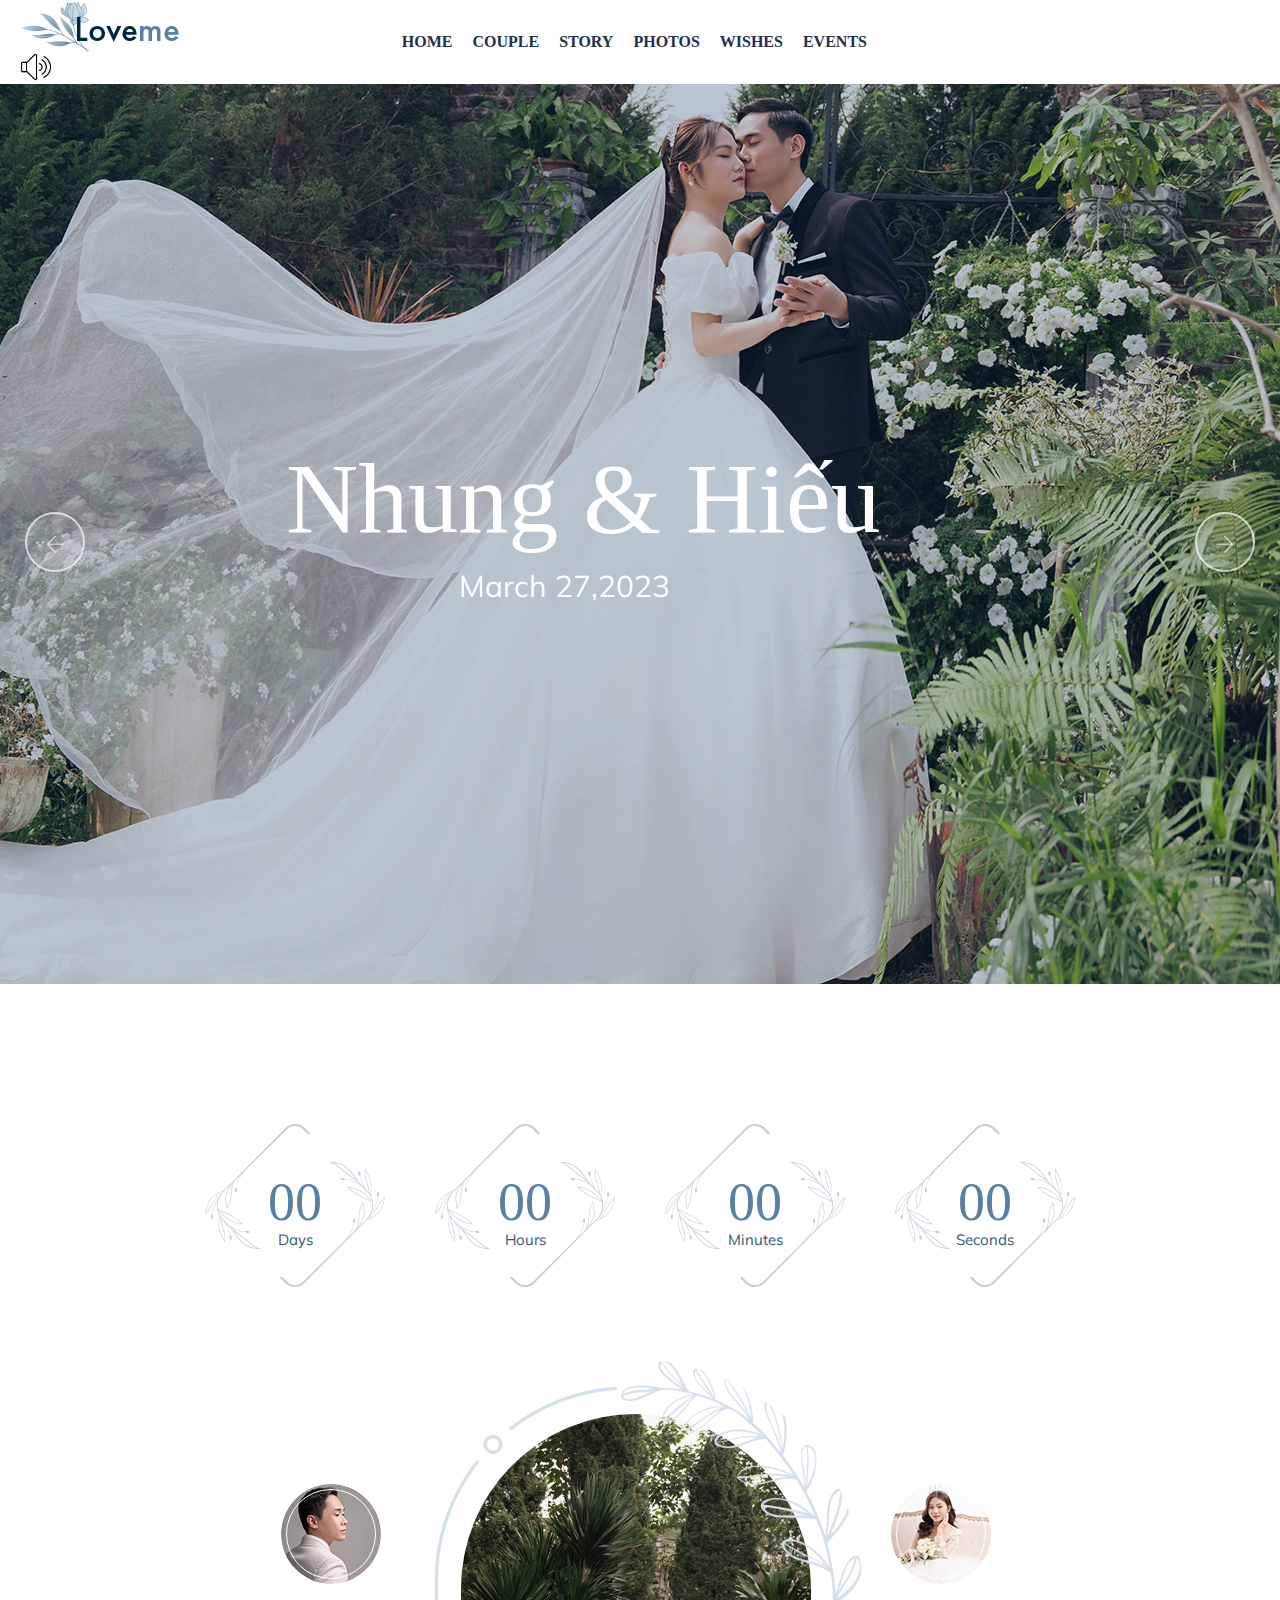
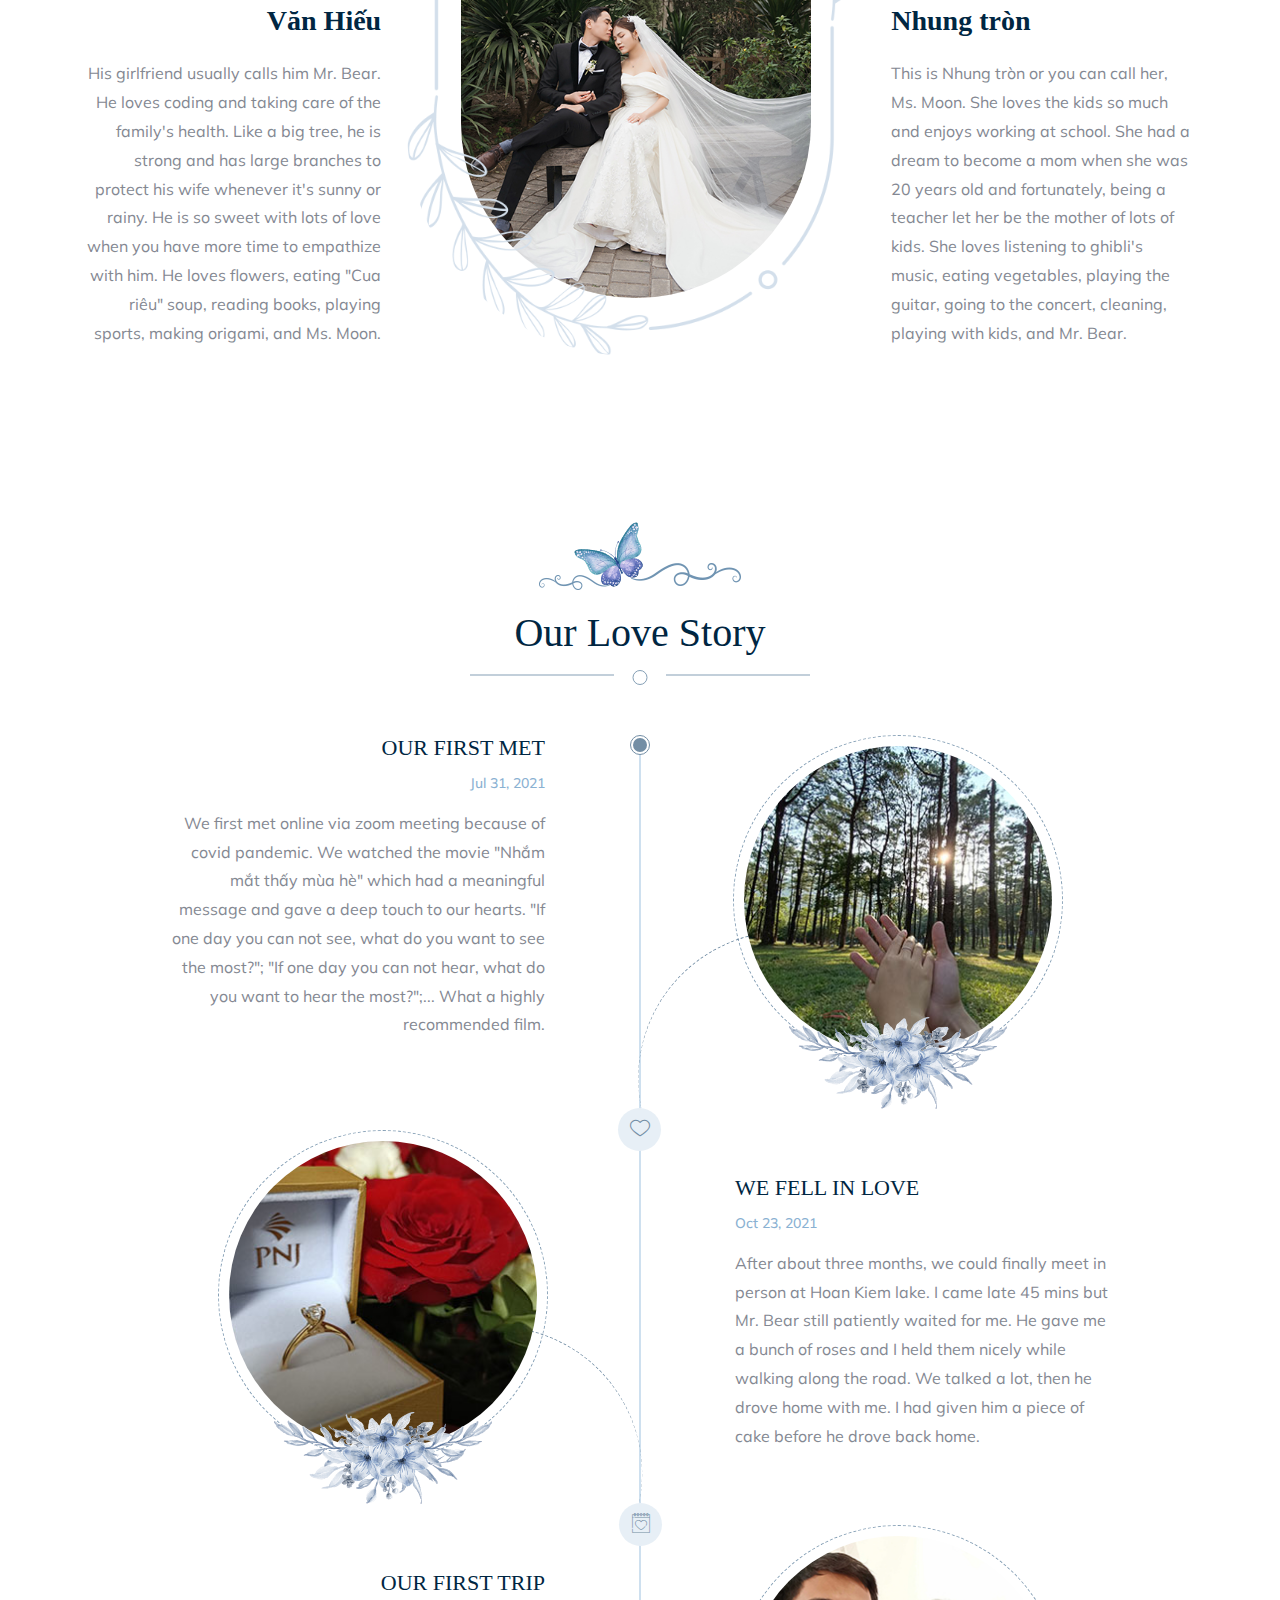
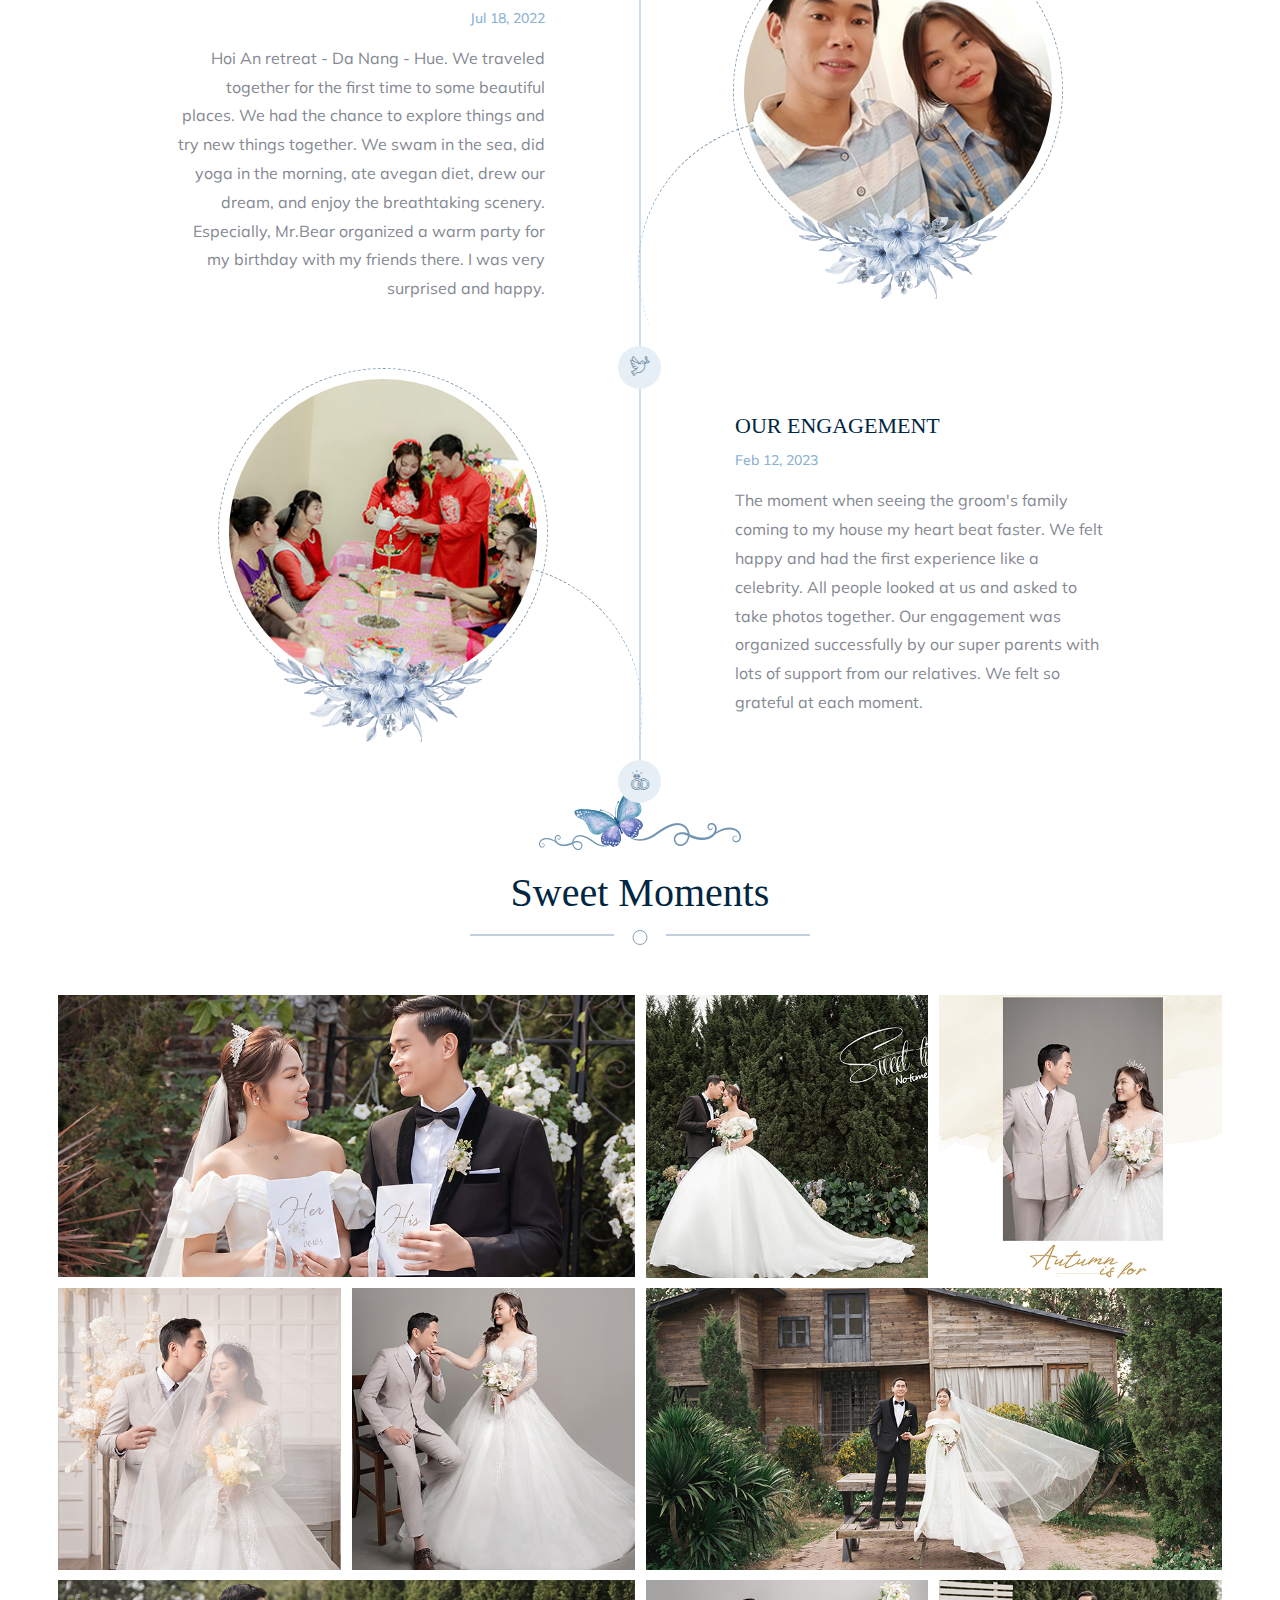
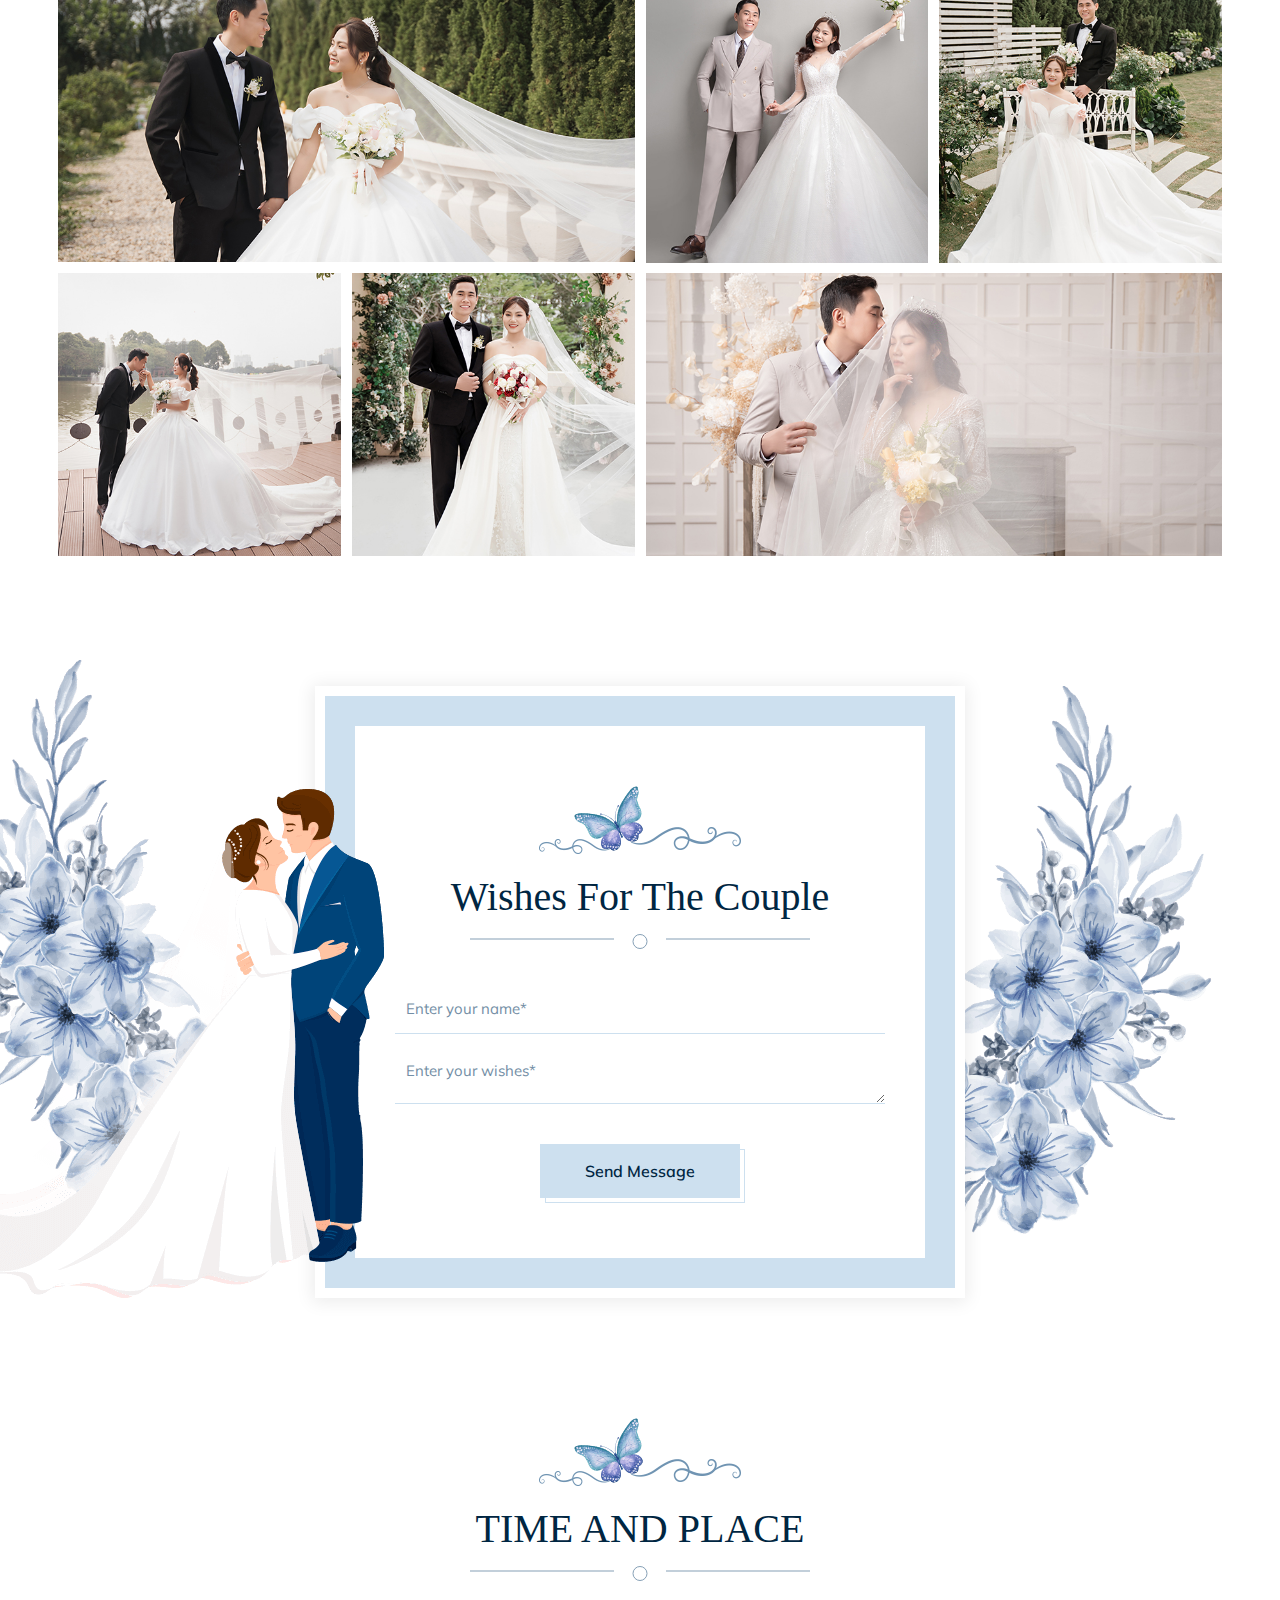
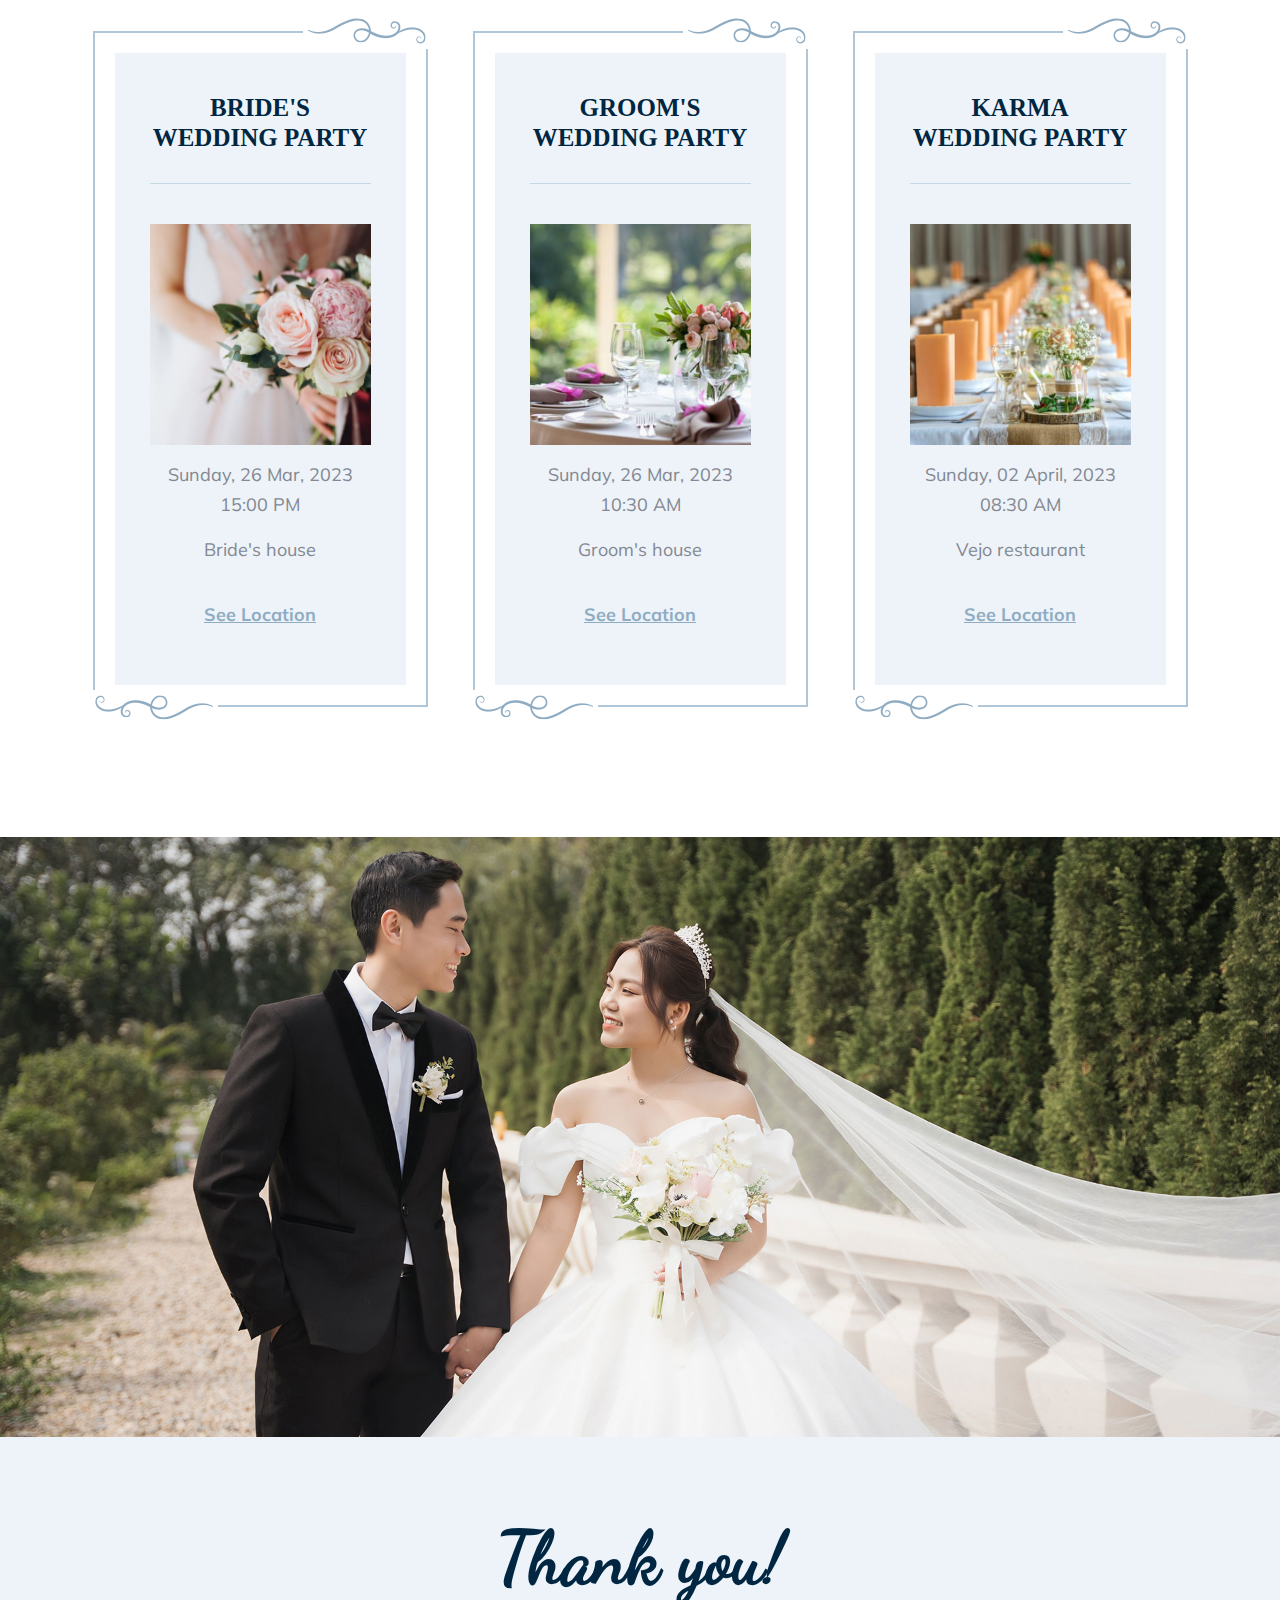
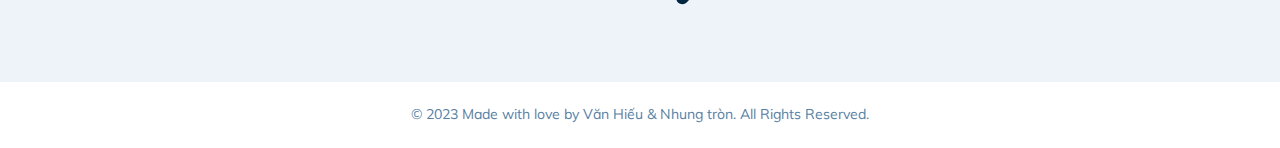
==== index.html @ 2d2f44b2 "Bổ sung nhạc" ====
<!DOCTYPE html>
<!-- saved from url=(0047)https://nhunghieu.github.io -->
<html lang="en" class="js no-touch cssanimations csstransitions">

<head>
    <meta http-equiv="Content-Type" content="text/html; charset=UTF-8">

    <meta http-equiv="X-UA-Compatible" content="IE=edge">
    <meta name="viewport" content="width=device-width, initial-scale=1">
    <meta name="author" content="wpOceans">
    <link rel="shortcut icon" type="image/png"
        href="./Loveme - Wedding &amp; Wedding Planner HTML5 Template_files/favicon.png">
    <title> Loveme - Wedding &amp; Wedding Planner HTML5 Template</title>
    <link href="./Loveme - Wedding &amp; Wedding Planner HTML5 Template_files/themify-icons.css" rel="stylesheet">
    <link href="./Loveme - Wedding &amp; Wedding Planner HTML5 Template_files/font-awesome.min.css" rel="stylesheet">
    <link href="./Loveme - Wedding &amp; Wedding Planner HTML5 Template_files/flaticon.css" rel="stylesheet">
    <link href="./Loveme - Wedding &amp; Wedding Planner HTML5 Template_files/bootstrap.min.css" rel="stylesheet">
    <link href="./Loveme - Wedding &amp; Wedding Planner HTML5 Template_files/magnific-popup.css" rel="stylesheet">
    <link href="./Loveme - Wedding &amp; Wedding Planner HTML5 Template_files/animate.css" rel="stylesheet">
    <link href="./Loveme - Wedding &amp; Wedding Planner HTML5 Template_files/owl.carousel.css" rel="stylesheet">
    <link href="./Loveme - Wedding &amp; Wedding Planner HTML5 Template_files/owl.theme.css" rel="stylesheet">
    <link href="./Loveme - Wedding &amp; Wedding Planner HTML5 Template_files/slick.css" rel="stylesheet">
    <link href="./Loveme - Wedding &amp; Wedding Planner HTML5 Template_files/slick-theme.css" rel="stylesheet">
    <link href="./Loveme - Wedding &amp; Wedding Planner HTML5 Template_files/swiper.min.css" rel="stylesheet">
    <link href="./Loveme - Wedding &amp; Wedding Planner HTML5 Template_files/nice-select.css" rel="stylesheet">
    <link href="./Loveme - Wedding &amp; Wedding Planner HTML5 Template_files/owl.transitions.css" rel="stylesheet">
    <link href="./Loveme - Wedding &amp; Wedding Planner HTML5 Template_files/jquery.fancybox.css" rel="stylesheet">
    <link href="./Loveme - Wedding &amp; Wedding Planner HTML5 Template_files/odometer-theme-default.css"
        rel="stylesheet">
    <link href="./Loveme - Wedding &amp; Wedding Planner HTML5 Template_files/style.css" rel="stylesheet">
    <link href="./Loveme - Wedding &amp; Wedding Planner HTML5 Template_files/fonts.css" rel="stylesheet">
    <style type="text/css">
        .fancybox-margin {
            margin-right: 14px;
        }
    </style>
</head>

<body>

    <!-- start page-wrapper -->
    <div class="page-wrapper">
        <!-- start preloader -->
        <div class="preloader" style="display: none;">
            <div class="vertical-centered-box">
                <div class="content">
                    <div class="loader-circle"></div>
                    <div class="loader-line-mask">
                        <div class="loader-line"></div>
                    </div>
                    <img src="./Loveme - Wedding &amp; Wedding Planner HTML5 Template_files/favicon.png" alt="">
                </div>
            </div>
        </div>
        <!-- end preloader -->
        <!-- Start header -->
        <header id="header">
            <div class="wpo-site-header">
                <nav class="navigation navbar navbar-expand-lg navbar-light original">
                    <div class="container-fluid">
                        <div class="row align-items-center">
                            <div class="col-lg-3 col-md-3 col-3 d-lg-none dl-block">
                                <div class="mobail-menu">
                                    <button type="button" class="navbar-toggler open-btn">
                                        <span class="sr-only">Toggle navigation</span>
                                        <span class="icon-bar first-angle"></span>
                                        <span class="icon-bar middle-angle"></span>
                                        <span class="icon-bar last-angle"></span>
                                    </button>
                                </div>
                            </div>
                            <div class="col-lg-2 col-md-6 col-6">
                                <div class="navbar-header">
                                    <a class="navbar-brand" href="https://nhunghieu.github.io"><img
                                            src="./Loveme - Wedding &amp; Wedding Planner HTML5 Template_files/logo.png"
                                            alt=""></a>
                                </div>
                                <div>
                                    <audio
                                        src="./Loveme - Wedding &amp; Wedding Planner HTML5 Template_files/sources/music/A Thousand Years.mp3"
                                        id="audio"></audio>
                                    <span id="playerVolumeOff">
                                        <a href="javascript:playSound();"><img
                                                src="./Loveme - Wedding &amp; Wedding Planner HTML5 Template_files/images/Sound on.png"
                                                width="30" height="30" border="0" alt="Click for Sound"></a><br>
                                    </span>
                                    <span style="display:none;" id="playerVolumeOn">
                                        <a href="javascript:playSound();"><img
                                                src="./Loveme - Wedding &amp; Wedding Planner HTML5 Template_files/images/Sound off.png"
                                                width="30" height="30" border="0" alt="Click for Sound"></a><br>
                                    </span>
                                </div>
                            </div>
                            <div class="col-lg-8 col-md-1 col-1">
                                <div id="navbar" class="collapse navbar-collapse navigation-holder">
                                    <button class="menu-close"><i class="ti-close"></i></button>
                                    <ul class="nav navbar-nav mb-2 mb-lg-0">
                                        <li class="menu-item-has-children">
                                            <!-- <a href="https://nhunghieu.github.io#">Home</a> -->
                                            <a href="https://nhunghieu.github.io/#">Home</a>
                                            <!-- <ul class="sub-menu">
                                                <li><a href="https://nhunghieu.github.io">Main Home</a></li>
                                                <li><a href="https://wpocean.com/html/tf/loveme/index-2.html">Wedding Planner</a></li>
                                                <li><a class="active" href="https://nhunghieu.github.io">Announcement S1</a></li>
                                                <li><a href="https://wpocean.com/html/tf/loveme/index-4.html">Announcement S2</a></li>
                                                <li><a href="https://wpocean.com/html/tf/loveme/index-5.html">Wedding Home</a></li>
                                                <li><a href="https://wpocean.com/html/tf/loveme/index-7.html">Shop Home</a></li>
                                                <li><a href="https://wpocean.com/html/tf/loveme/index-6.html">Invitation</a></li>
                                            </ul> -->
                                        </li>
                                        <li class="menu-item-has-children">
                                            <a href="https://nhunghieu.github.io/#couple">Couple</a>
                                        </li>
                                        <li class="menu-item-has-children">
                                            <a href="https://nhunghieu.github.io/#story">Story</a>
                                        </li>
                                        <li class="menu-item-has-children">
                                            <a href="https://nhunghieu.github.io/#gallery">Photos</a>
                                        </li>
                                        <li class="menu-item-has-children">
                                            <a href="https://nhunghieu.github.io/#RSVP">Wishes</a>
                                        </li>
                                        <li class="menu-item-has-children">
                                            <a href="https://nhunghieu.github.io/#event">Events</a>
                                        </li>
                                    </ul>

                                </div><!-- end of nav-collapse -->
                            </div>
                            <!-- <div class="col-lg-2 col-md-2 col-2">
                                <div class="header-right">
                                    <div class="header-search-form-wrapper">
                                        <div class="cart-search-contact">
                                            <button class="search-toggle-btn"><i class="fi flaticon-search"></i></button>
                                            <div class="header-search-form">
                                                <form>
                                                    <div>
                                                        <input type="text" class="form-control" placeholder="Search here...">
                                                        <button type="submit"><i class="fi flaticon-search"></i></button>
                                                    </div>
                                                </form>
                                            </div>
                                        </div>
                                    </div>
                                    <div class="mini-cart">
                                        <button class="cart-toggle-btn"> <i class="fi flaticon-shopping-cart"></i>
                                            <span class="cart-count">2</span></button>
                                        <div class="mini-cart-content">
                                            <button class="mini-cart-close"><i class="ti-close"></i></button>
                                            <div class="mini-cart-items">
                                                <div class="mini-cart-item clearfix">
                                                    <div class="mini-cart-item-image">
                                                        <a href="https://wpocean.com/html/tf/loveme/shop.html"><img src="./Loveme - Wedding &amp; Wedding Planner HTML5 Template_files/img-1.jpg" alt=""></a>
                                                    </div>
                                                    <div class="mini-cart-item-des">
                                                        <a href="https://wpocean.com/html/tf/loveme/shop.html">Wedding Gown</a>
                                                        <span class="mini-cart-item-price">$20.15 x 1</span>
                                                        <span class="mini-cart-item-quantity"><a href="https://nhunghieu.github.io#"><i class="ti-close"></i></a></span>
                                                    </div>
                                                </div>
                                                <div class="mini-cart-item clearfix">
                                                    <div class="mini-cart-item-image">
                                                        <a href="https://wpocean.com/html/tf/loveme/shop.html"><img src="./Loveme - Wedding &amp; Wedding Planner HTML5 Template_files/img-2.jpg" alt=""></a>
                                                    </div>
                                                    <div class="mini-cart-item-des">
                                                        <a href="https://wpocean.com/html/tf/loveme/shop.html">Bridal Flower</a>
                                                        <span class="mini-cart-item-price">$13.25 x 2</span>
                                                        <span class="mini-cart-item-quantity"><a href="https://nhunghieu.github.io#"><i class="ti-close"></i></a></span>
                                                    </div>
                                                </div>
                                            </div>
                                            <div class="mini-cart-action clearfix">
                                                <span class="mini-checkout-price">Subtotal:
                                                    <span>$215.14</span></span>
                                                <div class="mini-btn">
                                                    <a href="https://wpocean.com/html/tf/loveme/checkout.html" class="view-cart-btn s1">Checkout</a>
                                                    <a href="https://wpocean.com/html/tf/loveme/cart.html" class="view-cart-btn">View Cart</a>
                                                </div>
                                            </div>
                                        </div>
                                    </div>
                                </div>
                            </div> -->
                        </div>
                    </div><!-- end of container -->
                </nav>
                <nav class="navigation navbar navbar-expand-lg navbar-light sticky-header">
                    <div class="container-fluid">
                        <div class="row align-items-center">
                            <div class="col-lg-3 col-md-3 col-3 d-lg-none dl-block">
                                <div class="mobail-menu">
                                    <button type="button" class="navbar-toggler open-btn">
                                        <span class="sr-only">Toggle navigation</span>
                                        <span class="icon-bar first-angle"></span>
                                        <span class="icon-bar middle-angle"></span>
                                        <span class="icon-bar last-angle"></span>
                                    </button>
                                </div>
                            </div>
                            <div class="col-lg-2 col-md-6 col-6">
                                <div class="navbar-header">
                                    <a class="navbar-brand" href="https://nhunghieu.github.io"><img
                                            src="./Loveme - Wedding &amp; Wedding Planner HTML5 Template_files/logo.png"
                                            alt=""></a>
                                </div>
                            </div>
                            <div class="col-lg-8 col-md-1 col-1">
                                <div id="navbar" class="collapse navbar-collapse navigation-holder">
                                    <button class="menu-close"><i class="ti-close"></i></button>
                                    <ul class="nav navbar-nav mb-2 mb-lg-0">
                                        <li class="menu-item-has-children">
                                            <a href="https://nhunghieu.github.io#">Home</a>
                                            <!-- <ul class="sub-menu"> -->
                                            <!-- <li><a href="https://nhunghieu.github.io">Main Home</a></li> -->
                                            <!-- <li><a href="https://wpocean.com/html/tf/loveme/index-2.html">Wedding Planner</a></li> -->
                                            <!-- <li><a class="active" href="https://nhunghieu.github.io">Announcement S1</a></li> -->
                                            <!-- <li><a href="https://wpocean.com/html/tf/loveme/index-4.html">Announcement S2</a></li> -->
                                            <!-- <li><a href="https://wpocean.com/html/tf/loveme/index-5.html">Wedding Home</a></li> -->
                                            <!-- <li><a href="https://wpocean.com/html/tf/loveme/index-7.html">Shop Home</a></li> -->
                                            <!-- <li><a href="https://wpocean.com/html/tf/loveme/index-6.html">Invitation</a></li> -->
                                            <!-- </ul> -->
                                        </li>
                                        <li class="menu-item-has-children">
                                            <a href="https://nhunghieu.github.io#couple">Couple</a>
                                        </li>
                                        <li class="menu-item-has-children">
                                            <a href="https://nhunghieu.github.io#story">Story</a>
                                        </li>
                                        <li class="menu-item-has-children">
                                            <a href="https://nhunghieu.github.io#gallery">Photos</a>
                                        </li>
                                        <li class="menu-item-has-children">
                                            <a href="https://nhunghieu.github.io#RSVP">Wishes</a>
                                        </li>
                                        <li class="menu-item-has-children">
                                            <a href="https://nhunghieu.github.io#event">Events</a>
                                        </li>
                                    </ul>

                                </div><!-- end of nav-collapse -->
                            </div>
                            <!-- <div class="col-lg-2 col-md-2 col-2">
                                <div class="header-right">
                                    <div class="header-search-form-wrapper">
                                        <div class="cart-search-contact">
                                            <button class="search-toggle-btn"><i class="fi flaticon-search"></i></button>
                                            <div class="header-search-form">
                                                <form>
                                                    <div>
                                                        <input type="text" class="form-control" placeholder="Search here...">
                                                        <button type="submit"><i class="fi flaticon-search"></i></button>
                                                    </div>
                                                </form>
                                            </div>
                                        </div>
                                    </div>
                                    <div class="mini-cart">
                                        <button class="cart-toggle-btn"> <i class="fi flaticon-shopping-cart"></i>
                                            <span class="cart-count">2</span></button>
                                        <div class="mini-cart-content">
                                            <button class="mini-cart-close"><i class="ti-close"></i></button>
                                            <div class="mini-cart-items">
                                                <div class="mini-cart-item clearfix">
                                                    <div class="mini-cart-item-image">
                                                        <a href="https://wpocean.com/html/tf/loveme/shop.html"><img src="./Loveme - Wedding &amp; Wedding Planner HTML5 Template_files/img-1.jpg" alt=""></a>
                                                    </div>
                                                    <div class="mini-cart-item-des">
                                                        <a href="https://wpocean.com/html/tf/loveme/shop.html">Wedding Gown</a>
                                                        <span class="mini-cart-item-price">$20.15 x 1</span>
                                                        <span class="mini-cart-item-quantity"><a href="https://nhunghieu.github.io#"><i class="ti-close"></i></a></span>
                                                    </div>
                                                </div>
                                                <div class="mini-cart-item clearfix">
                                                    <div class="mini-cart-item-image">
                                                        <a href="https://wpocean.com/html/tf/loveme/shop.html"><img src="./Loveme - Wedding &amp; Wedding Planner HTML5 Template_files/img-2.jpg" alt=""></a>
                                                    </div>
                                                    <div class="mini-cart-item-des">
                                                        <a href="https://wpocean.com/html/tf/loveme/shop.html">Bridal Flower</a>
                                                        <span class="mini-cart-item-price">$13.25 x 2</span>
                                                        <span class="mini-cart-item-quantity"><a href="https://nhunghieu.github.io#"><i class="ti-close"></i></a></span>
                                                    </div>
                                                </div>
                                            </div>
                                            <div class="mini-cart-action clearfix">
                                                <span class="mini-checkout-price">Subtotal:
                                                    <span>$215.14</span></span>
                                                <div class="mini-btn">
                                                    <a href="https://wpocean.com/html/tf/loveme/checkout.html" class="view-cart-btn s1">Checkout</a>
                                                    <a href="https://wpocean.com/html/tf/loveme/cart.html" class="view-cart-btn">View Cart</a>
                                                </div>
                                            </div>
                                        </div>
                                    </div>
                                </div>
                            </div> -->
                        </div>
                    </div><!-- end of container -->
                </nav>
            </div>
        </header>
        <!-- end of header -->
        <!-- start of hero -->
        <section class="wpo-hero-slider wpo-hero-slider-s2">
            <div class="swiper-container swiper-container-horizontal">
                <div class="swiper-wrapper"
                    style="transform: translate3d(-6088px, 0px, 0px); transition-duration: 1000ms;">
                    <div class="swiper-slide swiper-slide-duplicate swiper-slide-next swiper-slide-duplicate-prev"
                        data-swiper-slide-index="2" style="width: 1522px; transition: all 1000ms ease 0s;">
                        <div class="slide-inner slide-bg-image"
                            data-background="./Loveme - Wedding &amp; Wedding Planner HTML5 Template_files/assets/images/slider/slide-6.jpg"
                            style="transform: translate3d(3044px, 0px, 0px); transition: all 1000ms ease 0s; background-image: url(&quot;./Loveme - Wedding &amp; Wedding Planner HTML5 Template_files/assets/images/slider/slide-6.jpg&quot;);">
                            <!-- <div class="gradient-overlay"></div> -->
                            <div class="container-fluid">
                                <div class="slide-content">
                                    <div data-swiper-parallax="300" class="slide-title"
                                        style="transform: translate3d(300px, 0px, 0px); transition-duration: 1000ms;">
                                        <h2>Nhung &amp; Hiếu</h2>
                                    </div>
                                    <div data-swiper-parallax="400" class="slide-text"
                                        style="transform: translate3d(400px, 0px, 0px); transition-duration: 1000ms;">
                                        <p>March 27,2023</p>
                                    </div>
                                    <!-- <div class="border-1"></div>
                                    <div class="border-2"></div>
                                    <div class="border-3"></div>
                                    <div class="border-4"></div>
                                    <div class="s-img-1"><img src="./Loveme - Wedding &amp; Wedding Planner HTML5 Template_files/shape3.png" alt=""></div>
                                    <div class="s-img-2"><img src="./Loveme - Wedding &amp; Wedding Planner HTML5 Template_files/shape4.png" alt=""></div> -->
                                </div>
                            </div>
                        </div> <!-- end slide-inner -->
                    </div>
                    <div class="swiper-slide swiper-slide-duplicate-active" data-swiper-slide-index="0"
                        style="width: 1522px; transition: all 1000ms ease 0s;">
                        <div class="slide-inner slide-bg-image"
                            data-background="./Loveme - Wedding &amp; Wedding Planner HTML5 Template_files/assets/images/slider/slide-3.jpg"
                            style="transform: translate3d(2283px, 0px, 0px); transition: all 1000ms ease 0s; background-image: url(&quot;./Loveme - Wedding &amp; Wedding Planner HTML5 Template_files/assets/images/slider/slide-3.jpg&quot;);">
                            <!-- <div class="gradient-overlay"></div> -->
                            <div class="container-fluid">
                                <div class="slide-content">
                                    <div data-swiper-parallax="300" class="slide-title"
                                        style="transform: translate3d(300px, 0px, 0px); transition-duration: 1000ms;">
                                        <h2>Nhung &amp; Hiếu</h2>
                                    </div>
                                    <div data-swiper-parallax="400" class="slide-text"
                                        style="transform: translate3d(400px, 0px, 0px); transition-duration: 1000ms;">
                                        <p>March 27,2023</p>
                                    </div>
                                    <!-- <div class="border-1"></div>
                                    <div class="border-2"></div>
                                    <div class="border-3"></div>
                                    <div class="border-4"></div>
                                    <div class="s-img-1"><img src="./Loveme - Wedding &amp; Wedding Planner HTML5 Template_files/shape3.png" alt=""></div>
                                    <div class="s-img-2"><img src="./Loveme - Wedding &amp; Wedding Planner HTML5 Template_files/shape4.png" alt=""></div> -->
                                </div>
                            </div>
                        </div> <!-- end slide-inner -->
                    </div> <!-- end swiper-slide -->
                    <div class="swiper-slide swiper-slide-duplicate-active" data-swiper-slide-index="0"
                        style="width: 1522px; transition: all 1000ms ease 0s;">
                        <div class="slide-inner slide-bg-image"
                            data-background="./Loveme - Wedding &amp; Wedding Planner HTML5 Template_files/assets/images/slider/slide-4.jpg"
                            style="transform: translate3d(2283px, 0px, 0px); transition: all 1000ms ease 0s; background-image: url(&quot;./Loveme - Wedding &amp; Wedding Planner HTML5 Template_files/assets/images/slider/slide-4.jpg&quot;);">
                            <!-- <div class="gradient-overlay"></div> -->
                            <div class="container-fluid">
                                <div class="slide-content">
                                    <div data-swiper-parallax="300" class="slide-title"
                                        style="transform: translate3d(300px, 0px, 0px); transition-duration: 1000ms;">
                                        <h2>Nhung &amp; Hiếu</h2>
                                    </div>
                                    <div data-swiper-parallax="400" class="slide-text"
                                        style="transform: translate3d(400px, 0px, 0px); transition-duration: 1000ms;">
                                        <p>March 27,2023</p>
                                    </div>
                                    <!-- <div class="border-1"></div>
                                    <div class="border-2"></div>
                                    <div class="border-3"></div>
                                    <div class="border-4"></div>
                                    <div class="s-img-1"><img src="./Loveme - Wedding &amp; Wedding Planner HTML5 Template_files/shape3.png" alt=""></div>
                                    <div class="s-img-2"><img src="./Loveme - Wedding &amp; Wedding Planner HTML5 Template_files/shape4.png" alt=""></div> -->
                                </div>
                            </div>
                        </div> <!-- end slide-inner -->
                    </div> <!-- end swiper-slide -->

                    <div class="swiper-slide" data-swiper-slide-index="1"
                        style="width: 1522px; transition: all 1000ms ease 0s;">
                        <div class="slide-inner slide-bg-image"
                            data-background="./Loveme - Wedding &amp; Wedding Planner HTML5 Template_files/assets/images/slider/slide-5.jpg"
                            style="transform: translate3d(1522px, 0px, 0px); transition: all 1000ms ease 0s; background-image: url(&quot;./Loveme - Wedding &amp; Wedding Planner HTML5 Template_files/assets/images/slider/slide-5.jpg&quot;);">
                            <!-- <div class="gradient-overlay"></div> -->
                            <div class="container-fluid">
                                <div class="slide-content">
                                    <div data-swiper-parallax="300" class="slide-title"
                                        style="transform: translate3d(300px, 0px, 0px); transition-duration: 1000ms;">
                                        <h2>Nhung &amp; Hiếu</h2>
                                    </div>
                                    <div data-swiper-parallax="400" class="slide-text"
                                        style="transform: translate3d(400px, 0px, 0px); transition-duration: 1000ms;">
                                        <p>March 27,2023</p>
                                    </div>
                                    <!-- <div class="border-1"></div>
                                    <div class="border-2"></div>
                                    <div class="border-3"></div>
                                    <div class="border-4"></div>
                                    <div class="s-img-1"><img src="./Loveme - Wedding &amp; Wedding Planner HTML5 Template_files/shape3.png" alt=""></div>
                                    <div class="s-img-2"><img src="./Loveme - Wedding &amp; Wedding Planner HTML5 Template_files/shape4.png" alt=""></div> -->
                                </div>
                            </div>
                        </div> <!-- end slide-inner -->
                    </div> <!-- end swiper-slide -->

                    <div class="swiper-slide swiper-slide-prev swiper-slide-duplicate-next" data-swiper-slide-index="2"
                        style="width: 1522px; transition: all 1000ms ease 0s;">
                        <div class="slide-inner slide-bg-image"
                            data-background="./Loveme - Wedding &amp; Wedding Planner HTML5 Template_files/assets/images/slider/slide-6.jpg"
                            style="transform: translate3d(761px, 0px, 0px); transition: all 1000ms ease 0s; background-image: url(&quot;./Loveme - Wedding &amp; Wedding Planner HTML5 Template_files/assets/images/slider/slide-6.jpg&quot;);">
                            <!-- <div class="gradient-overlay"></div> -->
                            <div class="container-fluid">
                                <div class="slide-content">
                                    <div data-swiper-parallax="300" class="slide-title"
                                        style="transform: translate3d(300px, 0px, 0px); transition-duration: 1000ms;">
                                        <h2>Nhung &amp; Hiếu</h2>
                                    </div>
                                    <div data-swiper-parallax="400" class="slide-text"
                                        style="transform: translate3d(400px, 0px, 0px); transition-duration: 1000ms;">
                                        <p>March 27,2023</p>
                                    </div>
                                    <!-- <div class="border-1"></div>
                                    <div class="border-2"></div>
                                    <div class="border-3"></div>
                                    <div class="border-4"></div>
                                    <div class="s-img-1"><img src="./Loveme - Wedding &amp; Wedding Planner HTML5 Template_files/shape3.png" alt=""></div>
                                    <div class="s-img-2"><img src="./Loveme - Wedding &amp; Wedding Planner HTML5 Template_files/shape4.png" alt=""></div> -->
                                </div>
                            </div>
                        </div> <!-- end slide-inner -->
                    </div> <!-- end swiper-slide -->
                    <div class="swiper-slide swiper-slide-duplicate swiper-slide-active" data-swiper-slide-index="0"
                        style="width: 1522px; transition: all 1000ms ease 0s;">
                        <div class="slide-inner slide-bg-image"
                            data-background="./Loveme - Wedding &amp; Wedding Planner HTML5 Template_files/assets/images/slider/slide-4.jpg"
                            style="transform: translate3d(0px, 0px, 0px); transition: all 1000ms ease 0s; background-image: url(&quot;./Loveme - Wedding &amp; Wedding Planner HTML5 Template_files/assets/images/slider/slide-4.jpg&quot;);">
                            <!-- <div class="gradient-overlay"></div> -->
                            <div class="container-fluid">
                                <div class="slide-content">
                                    <div data-swiper-parallax="300" class="slide-title"
                                        style="transform: translate3d(0px, 0px, 0px); transition-duration: 1000ms;">
                                        <h2>Nhung &amp; Hiếu</h2>
                                    </div>
                                    <div data-swiper-parallax="400" class="slide-text"
                                        style="transform: translate3d(0px, 0px, 0px); transition-duration: 1000ms;">
                                        <p>March 27,2023</p>
                                    </div>
                                    <!-- <div class="border-1"></div>
                                    <div class="border-2"></div>
                                    <div class="border-3"></div>
                                    <div class="border-4"></div>
                                    <div class="s-img-1"><img src="./Loveme - Wedding &amp; Wedding Planner HTML5 Template_files/shape3.png" alt=""></div>
                                    <div class="s-img-2"><img src="./Loveme - Wedding &amp; Wedding Planner HTML5 Template_files/shape4.png" alt=""></div> -->
                                </div>
                            </div>
                        </div> <!-- end slide-inner -->
                    </div>
                </div>
                <!-- end swiper-wrapper -->

                <!-- swipper controls -->
                <div class="swiper-pagination swiper-pagination-clickable swiper-pagination-bullets"><span
                        class="swiper-pagination-bullet swiper-pagination-bullet-active"></span><span
                        class="swiper-pagination-bullet"></span><span class="swiper-pagination-bullet"></span></div>
                <div class="swiper-button-next"></div>
                <div class="swiper-button-prev"></div>
            </div>
        </section>
        <!-- end of wpo-hero-slide-section-->
        <!-- start wpo-wedding-date -->
        <section class="wpo-wedding-date section-padding">
            <h2 class="hidden">some</h2>
            <!-- <div class="container">
                <div class="row">
                    <div class="col col-xs-12">
                        <div class="clock-grids">
                            <div id="clock">
                                <div class="box">
                                    <div>
                                        <div class="time">00</div> <span>Month</span>
                                    </div>
                                </div>
                                <div class="box">
                                    <div>
                                        <div class="time">00</div> <span>Days</span>
                                    </div>
                                </div>
                                <div class="box">
                                    <div>
                                        <div class="time">00</div> <span>Hours</span>
                                    </div>
                                </div>
                                <div class="box">
                                    <div>
                                        <div class="time">00</div> <span>Mins</span>
                                    </div>
                                </div>
                                <div class="box">
                                    <div>
                                        <div class="time">00</div> <span>Secs</span>
                                    </div>
                                </div>
                            </div>
                        </div>
                    </div>
                </div>
            </div> -->
            <!-- end container -->
            <div class="container">
                <div class="row">
                    <div class="col col-xs-12">
                        <div class="clock-grids">
                            <div id="clock" data-date="2023-03-27" data-text-day="Days" data-text-hour="Hours"
                                data-text-minute="Minutes" data-text-second="Seconds">
                                <div class="box">
                                    <div>
                                        <div class="time">62</div>
                                        <span>Days</span>
                                    </div>
                                </div>
                                <div class="box">
                                    <div>
                                        <div class="time">22</div>
                                        <span>Hours</span>
                                    </div>
                                </div>
                                <div class="box">
                                    <div>
                                        <div class="time">42</div>
                                        <span>Mins</span>
                                    </div>
                                </div>
                                <div class="box">
                                    <div>
                                        <div class="time">15</div>
                                        <span>Secs</span>
                                    </div>
                                </div>
                            </div>
                        </div>
                    </div>
                </div>
            </div>
        </section>
        <!-- end wpo-wedding-date -->
        <!-- start couple-section -->
        <section class="couple-section section-padding" id="couple">
            <div class="container">
                <div class="row align-items-center">
                    <div class="col col-xs-12">
                        <div class="couple-area clearfix">
                            <div class="text-grid bride">
                                <div class="couple-img">
                                    <img src="./Loveme - Wedding &amp; Wedding Planner HTML5 Template_files/2.jpg"
                                        alt="">
                                </div>
                                <h3>Văn Hiếu</h3>
                                <p>His girlfriend usually calls him Mr. Bear. He loves coding and taking care of the
                                    family's health. Like a big tree, he is strong and has large branches to protect his
                                    wife whenever it's sunny or rainy. He is so sweet with lots of love when you have
                                    more time to empathize with him. He loves flowers, eating "Cua riêu" soup, reading
                                    books, playing sports, making origami, and Ms. Moon.</p>
                                <!-- <div class="social">
                                    <ul>
                                        <li><a href="https://nhunghieu.github.io#"><i class="ti-facebook"></i></a></li>
                                        <li><a href="https://nhunghieu.github.io#"><i class="ti-twitter-alt"></i></a></li>
                                        <li><a href="https://nhunghieu.github.io#"><i class="ti-instagram"></i></a></li>
                                    </ul>
                                </div> -->
                            </div>
                            <div class="middle-couple-pic">
                                <img src="./Loveme - Wedding &amp; Wedding Planner HTML5 Template_files/1.jpg" alt="">
                                <div class="frame-img"><img
                                        src="./Loveme - Wedding &amp; Wedding Planner HTML5 Template_files/shape.png"
                                        alt=""></div>
                            </div>
                            <div class="text-grid groom">
                                <div class="couple-img">
                                    <img src="./Loveme - Wedding &amp; Wedding Planner HTML5 Template_files/3.jpg"
                                        alt="">
                                </div>
                                <h3>Nhung tròn</h3>
                                <p>This is Nhung tròn or you can call her, Ms. Moon. She loves the kids so much and
                                    enjoys working at school. She had a dream to become a mom when she was 20 years old
                                    and fortunately, being a teacher let her be the mother of lots of kids. She loves
                                    listening to ghibli's music, eating vegetables, playing the guitar, going to the
                                    concert, cleaning, playing with kids, and Mr. Bear.</p>
                                <!-- <div class="social">
                                    <ul>
                                        <li><a href="https://nhunghieu.github.io#"><i class="ti-facebook"></i></a></li>
                                        <li><a href="https://nhunghieu.github.io#"><i class="ti-twitter-alt"></i></a></li>
                                        <li><a href="https://nhunghieu.github.io#"><i class="ti-instagram"></i></a></li>
                                    </ul>
                                </div> -->
                            </div>
                        </div>
                    </div>
                </div>
            </div> <!-- end container -->
        </section>
        <!-- end couple-section -->
        <!-- start wpo-video-section -->
        <!-- <section class="wpo-video-section-s2">
            <h2 class="hidden">some</h2>
            <div class="wpo-video-item">
                <div class="wpo-video-img">
                    <img src="./Loveme - Wedding &amp; Wedding Planner HTML5 Template_files/cta2.jpg" alt="">
                    <a href="https://www.youtube.com/embed/teLhLLlhfzc" class="video-btn" data-type="iframe"><i class="fi flaticon-play"></i></a>
                </div>
            </div>
        </section> -->
        <!-- end wpo-video-section-->

        <!-- start story-section -->
        <section class="story-section" id="story">
            <div class="container">
                <div class="row">
                    <div class="wpo-section-title-s2">
                        <div class="section-title-simg">
                            <img src="./Loveme - Wedding &amp; Wedding Planner HTML5 Template_files/section-title2.png"
                                alt="">
                        </div>
                        <h2>Our Love Story</h2>
                        <div class="section-title-img">
                            <div class="round-ball"></div>
                        </div>
                    </div>
                </div>

                <div class="row">
                    <div class="col col-xs-12">
                        <div class="story-timeline">
                            <div class="round-shape"></div>
                            <div class="row">
                                <div class="col col-lg-6 col-12">
                                    <div class="story-text right-align-text">
                                        <h3>Our first met</h3>
                                        <span class="date">Jul 31, 2021</span>
                                        <p>We first met online via zoom meeting because of covid pandemic. We watched
                                            the movie "Nhắm mắt thấy mùa hè" which had a meaningful message and gave a
                                            deep touch to our hearts. "If one day you can not see, what do you want to
                                            see the most?"; "If one day you can not hear, what do you want to hear the
                                            most?";... What a highly recommended film.</p>
                                    </div>
                                </div>
                                <div class="col col-lg-6 col-12">
                                    <div class="img-holder">
                                        <img src="./Loveme - Wedding &amp; Wedding Planner HTML5 Template_files/1(1).jpg"
                                            alt="" class="img img-responsive">
                                        <div class="story-shape-img">
                                            <img src="./Loveme - Wedding &amp; Wedding Planner HTML5 Template_files/shape(1).png"
                                                alt="">
                                        </div>
                                    </div>
                                </div>
                            </div>
                            <div class="row">
                                <div class="col col-lg-6 col-12">
                                    <div class="img-holder right-align-text left-site">
                                        <img src="./Loveme - Wedding &amp; Wedding Planner HTML5 Template_files/2(1).jpg"
                                            alt="" class="img img-responsive">
                                        <div class="story-shape-img">
                                            <img src="./Loveme - Wedding &amp; Wedding Planner HTML5 Template_files/shape(1).png"
                                                alt="">
                                        </div>
                                    </div>
                                </div>
                                <div class="col col-lg-6 col-12 text-holder">
                                    <span class="heart">
                                        <i class="fi flaticon-heart"></i>
                                    </span>
                                    <div class="story-text">
                                        <h3>We fell in love</h3>
                                        <span class="date">Oct 23, 2021</span>
                                        <p>After about three months, we could finally meet in person at Hoan Kiem lake.
                                            I came late 45 mins but Mr. Bear still patiently waited for me. He gave me a
                                            bunch of roses and I held them nicely while walking along the road. We
                                            talked a lot, then he drove home with me. I had given him a piece of cake
                                            before he drove back home. </p>
                                    </div>
                                </div>
                            </div>
                            <div class="row">
                                <div class="col col-lg-6 col-12 text-holder right-heart">
                                    <span class="heart">
                                        <i class="fi flaticon-calendar"></i>
                                    </span>
                                    <div class="story-text right-align-text">
                                        <h3>Our first trip</h3>
                                        <span class="date">Jul 18, 2022</span>
                                        <p>Hoi An retreat - Da Nang - Hue.
                                            We traveled together for the first time to some beautiful places. We had the
                                            chance to explore things and try new things together. We swam in the sea,
                                            did yoga in the morning, ate avegan diet, drew our dream, and enjoy the
                                            breathtaking scenery. Especially, Mr.Bear organized a warm party for my
                                            birthday with my friends there. I was very surprised and happy.</p>
                                    </div>
                                </div>
                                <div class="col col-lg-6 col-12">
                                    <div class="img-holder right-align-text">
                                        <img src="./Loveme - Wedding &amp; Wedding Planner HTML5 Template_files/3(1).jpg"
                                            alt="" class="img img-responsive">
                                        <div class="story-shape-img">
                                            <img src="./Loveme - Wedding &amp; Wedding Planner HTML5 Template_files/shape(1).png"
                                                alt="">
                                        </div>
                                    </div>
                                </div>
                            </div>
                            <div class="row">
                                <div class="col col-lg-6 col-12">
                                    <div class="img-holder video-holder left-site">
                                        <img src="./Loveme - Wedding &amp; Wedding Planner HTML5 Template_files/4.jpg"
                                            alt="" class="img img-responsive">
                                        <div class="story-shape-img">
                                            <img src="./Loveme - Wedding &amp; Wedding Planner HTML5 Template_files/shape(1).png"
                                                alt="">
                                        </div>
                                    </div>
                                </div>
                                <div class="col col-lg-6 col-12 text-holder">
                                    <span class="heart">
                                        <i class="fi flaticon-dove"></i>
                                    </span>
                                    <div class="story-text">
                                        <h3>Our Engagement</h3>
                                        <span class="date">Feb 12, 2023</span>
                                        <p>The moment when seeing the groom's family coming to my house my heart beat
                                            faster. We felt happy and had the first experience like a celebrity. All
                                            people looked at us and asked to take photos together. Our engagement was
                                            organized successfully by our super parents with lots of support from our
                                            relatives. We felt so grateful at each moment.</p>
                                    </div>
                                </div>
                            </div>
                            <div class="row">
                                <div class="col offset-lg-6 col-lg-6 col-12 text-holder">
                                    <span class="heart">
                                        <i class="fi flaticon-wedding-rings"></i>
                                    </span>
                                </div>
                            </div>
                        </div>
                    </div>
                </div> <!-- end row -->
            </div> <!-- end container -->
        </section>
        <!-- end story-section -->

        <!-- start wpo-portfolio-section -->
        <section class="wpo-portfolio-section-s2 section-padding" id="gallery">
            <div class="row">
                <div class="wpo-section-title-s2">
                    <div class="section-title-simg">
                        <img src="./Loveme - Wedding &amp; Wedding Planner HTML5 Template_files/section-title2.png"
                            alt="">
                    </div>
                    <h2>Sweet Moments</h2>
                    <div class="section-title-img">
                        <div class="round-ball"></div>
                    </div>
                </div>
            </div>
            <div class="sortable-gallery">
                <div class="row">
                    <div class="col-lg-12">
                        <div class="portfolio-grids gallery-container clearfix">
                            <div class="grid">
                                <div class="img-holder">
                                    <a href="./Loveme - Wedding &amp; Wedding Planner HTML5 Template_files/sources/images_Nhung_Hieu/sweet_moments/a (2).jpg"
                                        class="fancybox" data-fancybox-group="gall-1">
                                        <img src="./Loveme - Wedding &amp; Wedding Planner HTML5 Template_files/sources/images_Nhung_Hieu/sweet_moments/a (2).jpg"
                                            alt="" class="img img-responsive">
                                        <div class="hover-content">
                                            <i class="ti-plus"></i>
                                        </div>
                                    </a>
                                </div>
                            </div>
                            <div class="grid">
                                <div class="img-holder">
                                    <a href="./Loveme - Wedding &amp; Wedding Planner HTML5 Template_files/sources/images_Nhung_Hieu/sweet_moments/a (7).jpg"
                                        class="fancybox" data-fancybox-group="gall-1">
                                        <img src="./Loveme - Wedding &amp; Wedding Planner HTML5 Template_files/sources/images_Nhung_Hieu/sweet_moments/a (7).jpg"
                                            alt="" class="img img-responsive">
                                        <div class="hover-content">
                                            <i class="ti-plus"></i>
                                        </div>
                                    </a>
                                </div>
                            </div>
                            <div class="grid">
                                <div class="img-holder">
                                    <a href="./Loveme - Wedding &amp; Wedding Planner HTML5 Template_files/sources/images_Nhung_Hieu/sweet_moments/a (8).jpg"
                                        class="fancybox" data-fancybox-group="gall-1">
                                        <img src="./Loveme - Wedding &amp; Wedding Planner HTML5 Template_files/sources/images_Nhung_Hieu/sweet_moments/a (8).jpg"
                                            alt="" class="img img-responsive">
                                        <div class="hover-content">
                                            <i class="ti-plus"></i>
                                        </div>
                                    </a>
                                </div>
                            </div>
                            <div class="grid">
                                <div class="img-holder">
                                    <a href="./Loveme - Wedding &amp; Wedding Planner HTML5 Template_files/sources/images_Nhung_Hieu/sweet_moments/a (25).jpg"
                                        class="fancybox" data-fancybox-group="gall-1">
                                        <img src="./Loveme - Wedding &amp; Wedding Planner HTML5 Template_files/sources/images_Nhung_Hieu/sweet_moments/a (25).jpg"
                                            alt="" class="img img-responsive">
                                        <div class="hover-content">
                                            <i class="ti-plus"></i>
                                        </div>
                                    </a>
                                </div>
                            </div>
                            <div class="grid">
                                <div class="img-holder">
                                    <a href="./Loveme - Wedding &amp; Wedding Planner HTML5 Template_files/sources/images_Nhung_Hieu/sweet_moments/a (41).jpg"
                                        class="fancybox" data-fancybox-group="gall-1">
                                        <img src="./Loveme - Wedding &amp; Wedding Planner HTML5 Template_files/sources/images_Nhung_Hieu/sweet_moments/a (41).jpg"
                                            alt="" class="img img-responsive">
                                        <div class="hover-content">
                                            <i class="ti-plus"></i>
                                        </div>
                                    </a>
                                </div>
                            </div>
                            <div class="grid">
                                <div class="img-holder">
                                    <a href="./Loveme - Wedding &amp; Wedding Planner HTML5 Template_files/sources/images_Nhung_Hieu/sweet_moments/a (5).jpg"
                                        class="fancybox" data-fancybox-group="gall-1">
                                        <img src="./Loveme - Wedding &amp; Wedding Planner HTML5 Template_files/sources/images_Nhung_Hieu/sweet_moments/a (5).jpg"
                                            alt="" class="img img-responsive">
                                        <div class="hover-content">
                                            <i class="ti-plus"></i>
                                        </div>
                                    </a>
                                </div>
                            </div>
                        </div>
                    </div>
                    <div class="col-lg-12">
                        <div class="portfolio-grids gallery-container clearfix">
                            <div class="grid">
                                <div class="img-holder">
                                    <a href="./Loveme - Wedding &amp; Wedding Planner HTML5 Template_files/sources/images_Nhung_Hieu/sweet_moments/a (13).jpg"
                                        class="fancybox" data-fancybox-group="gall-1">
                                        <img src="./Loveme - Wedding &amp; Wedding Planner HTML5 Template_files/sources/images_Nhung_Hieu/sweet_moments/a (13).jpg"
                                            alt="" class="img img-responsive">
                                        <div class="hover-content">
                                            <i class="ti-plus"></i>
                                        </div>
                                    </a>
                                </div>
                            </div>
                            <div class="grid">
                                <div class="img-holder">
                                    <a href="./Loveme - Wedding &amp; Wedding Planner HTML5 Template_files/sources/images_Nhung_Hieu/sweet_moments/BIA.jpg"
                                        class="fancybox" data-fancybox-group="gall-1">
                                        <img src="./Loveme - Wedding &amp; Wedding Planner HTML5 Template_files/sources/images_Nhung_Hieu/sweet_moments/BIA.jpg"
                                            alt="" class="img img-responsive">
                                        <div class="hover-content">
                                            <i class="ti-plus"></i>
                                        </div>
                                    </a>
                                </div>
                            </div>
                            <div class="grid">
                                <div class="img-holder">
                                    <a href="./Loveme - Wedding &amp; Wedding Planner HTML5 Template_files/sources/images_Nhung_Hieu/sweet_moments/TTT07113.jpg"
                                        class="fancybox" data-fancybox-group="gall-1">
                                        <img src="./Loveme - Wedding &amp; Wedding Planner HTML5 Template_files/sources/images_Nhung_Hieu/sweet_moments/TTT07113.jpg"
                                            alt="" class="img img-responsive">
                                        <div class="hover-content">
                                            <i class="ti-plus"></i>
                                        </div>
                                    </a>
                                </div>
                            </div>
                            <div class="grid">
                                <div class="img-holder">
                                    <a href="./Loveme - Wedding &amp; Wedding Planner HTML5 Template_files/sources/images_Nhung_Hieu/sweet_moments/TTT07665.jpg"
                                        class="fancybox" data-fancybox-group="gall-1">
                                        <img src="./Loveme - Wedding &amp; Wedding Planner HTML5 Template_files/sources/images_Nhung_Hieu/sweet_moments/TTT07665.jpg"
                                            alt="" class="img img-responsive">
                                        <div class="hover-content">
                                            <i class="ti-plus"></i>
                                        </div>
                                    </a>
                                </div>
                            </div>
                            <div class="grid">
                                <div class="img-holder">
                                    <a href="./Loveme - Wedding &amp; Wedding Planner HTML5 Template_files/sources/images_Nhung_Hieu/sweet_moments/TTT07884.jpg"
                                        class="fancybox" data-fancybox-group="gall-1">
                                        <img src="./Loveme - Wedding &amp; Wedding Planner HTML5 Template_files/sources/images_Nhung_Hieu/sweet_moments/TTT07884.jpg"
                                            alt="" class="img img-responsive">
                                        <div class="hover-content">
                                            <i class="ti-plus"></i>
                                        </div>
                                    </a>
                                </div>
                            </div>
                            <div class="grid">
                                <div class="img-holder">
                                    <a href="./Loveme - Wedding &amp; Wedding Planner HTML5 Template_files/sources/images_Nhung_Hieu/sweet_moments/TTT08877.jpg"
                                        class="fancybox" data-fancybox-group="gall-1">
                                        <img src="./Loveme - Wedding &amp; Wedding Planner HTML5 Template_files/sources/images_Nhung_Hieu/sweet_moments/TTT08877.jpg"
                                            alt="" class="img img-responsive">
                                        <div class="hover-content">
                                            <i class="ti-plus"></i>
                                        </div>
                                    </a>
                                </div>
                            </div>
                        </div>
                    </div>
                </div>
            </div>

    </div> <!-- end container -->
    </section>
    <!-- end wpo-portfolio-section -->

    <!-- start of wpo-contact-section -->
    <section class="wpo-contact-section section-padding" id="RSVP">
        <div class="container">
            <div class="wpo-contact-section-wrapper">
                <div class="wpo-contact-form-area">
                    <div class="wpo-section-title-s2">
                        <div class="section-title-simg">
                            <img src="./Loveme - Wedding &amp; Wedding Planner HTML5 Template_files/section-title2.png"
                                alt="">
                        </div>
                        <h2>Wishes for the couple</h2>
                        <div class="section-title-img">
                            <div class="round-ball"></div>
                        </div>
                    </div>
                    <!-- <form method="post" class="contact-validation-active" id="contact-form-main" novalidate="novalidate">
                            <div>
                                <input type="text" class="form-control" name="name" id="name" placeholder="Name">
                            </div>
                            <div>
                                <input type="email" class="form-control" name="email" id="email" placeholder="Email">
                            </div>
                            <div>
                                <input type="text" class="form-control" name="adress" id="adress" placeholder="Adress">
                            </div>
                            <div>
                                <select name="service" class="form-control">
                                    <option disabled="disabled" selected="">Services</option>
                                    <option>Photography</option>
                                    <option>The Rehearsal Dinner</option>
                                    <option>The Afterparty</option>
                                    <option>Videographers</option>
                                    <option>Perfect Cake</option>
                                    <option>All Of The Above</option>
                                </select>
                            </div>
                            <div>
                                <select name="guest" class="form-control">
                                    <option disabled="disabled" selected="">Number Of Guests</option>
                                    <option>01</option>
                                    <option>02</option>
                                    <option>03</option>
                                    <option>04</option>
                                    <option>05</option>
                                </select>
                            </div>
                            <div>
                                <select name="meal" class="form-control last">
                                    <option disabled="disabled" selected="">Meal Preferences</option>
                                    <option>Chicken Soup</option>
                                    <option>Motton Kabab</option>
                                    <option>Chicken BBQ</option>
                                    <option>Mix Salad</option>
                                    <option>Beef Ribs </option>
                                </select>
                            </div>
                            <div class="submit-area">
                                <button type="submit" class="theme-btn-s3">Send An Inquiry</button>
                                <div id="c-loader">
                                    <i class="ti-reload"></i>
                                </div>
                            </div>
                            <div class="clearfix error-handling-messages">
                                <div id="success">Thank you</div>
                                <div id="error"> Error occurred while sending email. Please try again later.
                                </div>
                            </div>
                        </form> -->
                    <form class="contact-validation-active" id="submit-to-google-sheet-Hieu"
                        name="submit-to-google-sheet">
                        <div>
                            <input type="text" name="UserName" class="form-control" placeholder="Enter your name*"
                                required>
                        </div>
                        <!-- <div>
                                <input type="text" name="Attend" class="form-control" placeholder="I am attending or I am not attending"/ required>
                            </div> -->
                        <div>
                            <textarea class="form-control" name="WeddingWishes" placeholder="Enter your wishes*"
                                required></textarea>
                        </div>
                        <!-- <div>
                                <select name="Attend" class="form-control" required>
                                    <option disabled="disabled" selected="">Attend</option>
                                    <option selected="">I am attending</option>
                                    <option>I am not attending</option>
                                  </select>
                            </div> -->
                        <div class="submit-area">
                            <button type="submit" class="theme-btn-s3">Send Message</button>
                        </div>
                    </form>
                    <div class="border-style"></div>
                </div>
                <div class="vector-1">
                    <img src="./Loveme - Wedding &amp; Wedding Planner HTML5 Template_files/1.png" alt="">
                </div>
                <div class="vector-2">
                    <img src="./Loveme - Wedding &amp; Wedding Planner HTML5 Template_files/2.png" alt="">
                </div>
            </div>
        </div>
    </section>
    <!-- end of wpo-contact-section -->


    <!-- start wpo-cta-section -->

    <!-- <div class="wpo-cta-section-s3">
            <div class="conatiner-fluid">
                <div class="wpo-cta-item">
                    <h2>Adventure Begins</h2>
                    <p>Nov 22,2021, Wedding Unity Center, road 525 USA</p>
                    <a class="theme-btn-s2" href="https://wpocean.com/html/tf/loveme/contact.html">View Details</a>
                </div>
            </div>
        </div> -->

    <!-- end wpo-cta-section -->

    <!-- start wpo-event-section -->
    <section class="wpo-event-section" id="event">
        <div class="container">
            <div class="row">
                <div class="wpo-section-title-s2">
                    <div class="section-title-simg">
                        <img src="./Loveme - Wedding &amp; Wedding Planner HTML5 Template_files/section-title2.png"
                            alt="">
                    </div>
                    <h2>TIME AND PLACE</h2>
                    <div class="section-title-img">
                        <div class="round-ball"></div>
                    </div>
                </div>
            </div>
            <div class="wpo-event-wrap">
                <div class="row">
                    <div class="col col-lg-4 col-md-6 col-12">
                        <div class="wpo-event-item">
                            <div class="wpo-event-text">
                                <h2>BRIDE'S WEDDING PARTY</h2>
                                <ul>
                                    <li><img src="./Loveme - Wedding &amp; Wedding Planner HTML5 Template_files/assets/images/events/event_1.jpeg"
                                            alt="" class="img img-responsive"></li>
                                    <li>Sunday, 26 Mar, 2023
                                        15:00 PM</li>
                                    <li>Bride's house</li>
                                    <!-- <li>Phone : +12345678910</li> -->

                                    <!-- <li> <a class="popup-gmaps" href="https://www.google.com/maps/embed?pb=!1m18!1m12!1m3!1d25211.21212385712!2d144.95275648773628!3d-37.82748510398018!2m3!1f0!2f0!3f0!3m2!1i1024!2i768!4f13.1!3m3!1m2!1s0x6ad642af0f11fd81%3A0x5045675218ce7e0!2zTWVsYm91cm5lIFZJQyAzMDA0LCDgpoXgprjgp43gpp_gp43gprDgp4fgprLgpr_gpq_gprzgpr4!5e0!3m2!1sbn!2sbd!4v1503742051881">See Location</a></li> -->
                                    <a style="font-weight: 700;color: #8facc2;position: relative;display: inline-block;margin-top: 20px;margin-bottom: 15px;font-size: 18px;line-height: 30px;text-decoration:underline;"
                                        href="https://www.google.com/maps/place/21%C2%B006'10.7%22N+105%C2%B043'44.1%22E/@21.1024358,105.7275456,17.75z/data=!4m5!3m4!1s0x0:0xdc122a940d37a918!8m2!3d21.10296!4d105.728929"
                                        target="_blank">See Location</a>
                                </ul>
                            </div>
                            <div class="event-shape-1">
                                <img src="./Loveme - Wedding &amp; Wedding Planner HTML5 Template_files/event-shape-1.png"
                                    alt="">
                            </div>
                            <div class="event-shape-2">
                                <img src="./Loveme - Wedding &amp; Wedding Planner HTML5 Template_files/event-shape-2.png"
                                    alt="">
                            </div>
                        </div>
                    </div>
                    <div class="col col-lg-4 col-md-6 col-12">
                        <div class="wpo-event-item">
                            <div class="wpo-event-text">
                                <h2>GROOM'S WEDDING PARTY</h2>
                                <ul>
                                    <li><img src="./Loveme - Wedding &amp; Wedding Planner HTML5 Template_files/assets/images/events/event_2.jpeg"
                                            alt="" class="img img-responsive"></li>
                                    <li>Sunday, 26 Mar, 2023
                                        10:30 AM</li>
                                    <li>Groom's house</li>
                                    <!-- <li>Phone : +12345678910</li> -->

                                    <!-- <li> <a class="popup-gmaps" href="https://www.google.com/maps/embed?pb=!1m18!1m12!1m3!1d25211.21212385712!2d144.95275648773628!3d-37.82748510398018!2m3!1f0!2f0!3f0!3m2!1i1024!2i768!4f13.1!3m3!1m2!1s0x6ad642af0f11fd81%3A0x5045675218ce7e0!2zTWVsYm91cm5lIFZJQyAzMDA0LCDgpoXgprjgp43gpp_gp43gprDgp4fgprLgpr_gpq_gprzgpr4!5e0!3m2!1sbn!2sbd!4v1503742051881">See Location</a></li> -->
                                    <a style="font-weight: 700;color: #8facc2;position: relative;display: inline-block;margin-top: 20px;margin-bottom: 15px;font-size: 18px;line-height: 30px;text-decoration:underline;"
                                        href="https://www.google.com/maps/place/60+%C4%90.+T%E1%BA%A3+Thanh+Oai,+T%E1%BA%A3+Thanh+Oai,+Thanh+Tr%C3%AC,+H%C3%A0+N%E1%BB%99i,+Vi%E1%BB%87t+Nam/@20.9545025,105.8095552,18.25z/data=!4m5!3m4!1s0x3135ad19ea74f721:0x3a26357b6e3c5980!8m2!3d20.9545305!4d105.80996"
                                        target="_blank">See Location</a>
                                </ul>
                            </div>
                            <div class="event-shape-1">
                                <img src="./Loveme - Wedding &amp; Wedding Planner HTML5 Template_files/event-shape-1.png"
                                    alt="">
                            </div>
                            <div class="event-shape-2">
                                <img src="./Loveme - Wedding &amp; Wedding Planner HTML5 Template_files/event-shape-2.png"
                                    alt="">
                            </div>
                        </div>
                    </div>
                    <div class="col col-lg-4 col-md-6 col-12">
                        <div class="wpo-event-item">
                            <div class="wpo-event-text">
                                <h2>KARMA WEDDING PARTY</h2>
                                <ul>
                                    <li><img src="./Loveme - Wedding &amp; Wedding Planner HTML5 Template_files/assets/images/events/event_3.jpeg"
                                            alt="" class="img img-responsive"></li>
                                    <li>Sunday, 02 April, 2023
                                        08:30 AM</li>
                                    <li>Vejo restaurant</li>
                                    <!-- <li>Phone : +12345678910</li> -->

                                    <!-- <li> <a class="popup-gmaps" href="https://www.google.com/maps/embed?pb=!1m18!1m12!1m3!1d25211.21212385712!2d144.95275648773628!3d-37.82748510398018!2m3!1f0!2f0!3f0!3m2!1i1024!2i768!4f13.1!3m3!1m2!1s0x6ad642af0f11fd81%3A0x5045675218ce7e0!2zTWVsYm91cm5lIFZJQyAzMDA0LCDgpoXgprjgp43gpp_gp43gprDgp4fgprLgpr_gpq_gprzgpr4!5e0!3m2!1sbn!2sbd!4v1503742051881">See Location</a></li> -->
                                    <a style="font-weight: 700;color: #8facc2;position: relative;display: inline-block;margin-top: 20px;margin-bottom: 15px;font-size: 18px;line-height: 30px;text-decoration:underline;"
                                        href="https://www.google.com/maps/place/VEJO+-+The+Vege+journey/@21.0332407,105.8407447,15.5z/data=!4m6!3m5!1s0x3135abc5ffbf1827:0x4f92650ad06f2835!8m2!3d21.0337565!4d105.8463605!16s%2Fg%2F11jqyzb1ld"
                                        target="_blank">See Location</a>
                                </ul>
                            </div>
                            <div class="event-shape-1">
                                <img src="./Loveme - Wedding &amp; Wedding Planner HTML5 Template_files/event-shape-1.png"
                                    alt="">
                            </div>
                            <div class="event-shape-2">
                                <img src="./Loveme - Wedding &amp; Wedding Planner HTML5 Template_files/event-shape-2.png"
                                    alt="">
                            </div>
                        </div>
                    </div>
                </div>
            </div>

        </div> <!-- end container -->
    </section>
    <!-- end wpo-event-section -->
    <!-- start wpo-partners-section -->
    <!-- <section class="wpo-partners-section-s3">
            <h2 class="hidden">Partners</h2>
            <div class="container">
                <div class="row">
                    <div class="col col-xs-12">
                        <div class="partner-grids partners-slider owl-carousel owl-loaded owl-drag">
                            
                            
                            
                            
                            
                        <div class="owl-stage-outer"><div class="owl-stage" style="transform: translate3d(-1920px, 0px, 0px); transition: all 0.3s ease 0s; width: 3600px;"><div class="owl-item cloned" style="width: 210px; margin-right: 30px;"><div class="grid">
                                <img src="./Loveme - Wedding &amp; Wedding Planner HTML5 Template_files/1(2).png" alt="">
                            </div></div><div class="owl-item cloned" style="width: 210px; margin-right: 30px;"><div class="grid">
                                <img src="./Loveme - Wedding &amp; Wedding Planner HTML5 Template_files/2(2).png" alt="">
                            </div></div><div class="owl-item cloned" style="width: 210px; margin-right: 30px;"><div class="grid">
                                <img src="./Loveme - Wedding &amp; Wedding Planner HTML5 Template_files/3.png" alt="">
                            </div></div><div class="owl-item cloned" style="width: 210px; margin-right: 30px;"><div class="grid">
                                <img src="./Loveme - Wedding &amp; Wedding Planner HTML5 Template_files/4.png" alt="">
                            </div></div><div class="owl-item cloned" style="width: 210px; margin-right: 30px;"><div class="grid">
                                <img src="./Loveme - Wedding &amp; Wedding Planner HTML5 Template_files/5.png" alt="">
                            </div></div><div class="owl-item" style="width: 210px; margin-right: 30px;"><div class="grid">
                                <img src="./Loveme - Wedding &amp; Wedding Planner HTML5 Template_files/1(2).png" alt="">
                            </div></div><div class="owl-item" style="width: 210px; margin-right: 30px;"><div class="grid">
                                <img src="./Loveme - Wedding &amp; Wedding Planner HTML5 Template_files/2(2).png" alt="">
                            </div></div><div class="owl-item" style="width: 210px; margin-right: 30px;"><div class="grid">
                                <img src="./Loveme - Wedding &amp; Wedding Planner HTML5 Template_files/3.png" alt="">
                            </div></div><div class="owl-item active" style="width: 210px; margin-right: 30px;"><div class="grid">
                                <img src="./Loveme - Wedding &amp; Wedding Planner HTML5 Template_files/4.png" alt="">
                            </div></div><div class="owl-item active" style="width: 210px; margin-right: 30px;"><div class="grid">
                                <img src="./Loveme - Wedding &amp; Wedding Planner HTML5 Template_files/5.png" alt="">
                            </div></div><div class="owl-item cloned active" style="width: 210px; margin-right: 30px;"><div class="grid">
                                <img src="./Loveme - Wedding &amp; Wedding Planner HTML5 Template_files/1(2).png" alt="">
                            </div></div><div class="owl-item cloned active" style="width: 210px; margin-right: 30px;"><div class="grid">
                                <img src="./Loveme - Wedding &amp; Wedding Planner HTML5 Template_files/2(2).png" alt="">
                            </div></div><div class="owl-item cloned active" style="width: 210px; margin-right: 30px;"><div class="grid">
                                <img src="./Loveme - Wedding &amp; Wedding Planner HTML5 Template_files/3.png" alt="">
                            </div></div><div class="owl-item cloned" style="width: 210px; margin-right: 30px;"><div class="grid">
                                <img src="./Loveme - Wedding &amp; Wedding Planner HTML5 Template_files/4.png" alt="">
                            </div></div><div class="owl-item cloned" style="width: 210px; margin-right: 30px;"><div class="grid">
                                <img src="./Loveme - Wedding &amp; Wedding Planner HTML5 Template_files/5.png" alt="">
                            </div></div></div></div><div class="owl-nav disabled"><button type="button" role="presentation" class="owl-prev"><span aria-label="Previous">‹</span></button><button type="button" role="presentation" class="owl-next"><span aria-label="Next">›</span></button></div><div class="owl-dots disabled"></div></div>
                    </div>
                </div>
            </div> <!-- end container -->
    </section>
    <!-- end wpo-partners-section-->

    <!-- start wpo-blog-section -->
    <!-- <section class="wpo-blog-section-s3 section-padding" id="blog">
            <div class="container">
                <div class="row">
                    <div class="wpo-section-title-s2">
                        <div class="section-title-simg">
                            <img src="./Loveme - Wedding &amp; Wedding Planner HTML5 Template_files/section-title2.png" alt="">
                        </div>
                        <h2>From Our Blog</h2>
                        <div class="section-title-img">
                            <div class="round-ball"></div>
                        </div>
                    </div>
                </div>
                <div class="wpo-blog-items">
                    <div class="row">
                        <div class="col col-lg-4 col-md-6 col-12">
                            <div class="wpo-blog-item">
                                <div class="wpo-blog-img">
                                    <img src="./Loveme - Wedding &amp; Wedding Planner HTML5 Template_files/img-1(1).jpg" alt="">
                                </div>
                                <div class="wpo-blog-content">
                                    <ul>
                                        <li>By <a href="https://wpocean.com/html/tf/loveme/blog-single.html">Loura Sweety</a></li>
                                        <li>25 Sep 2021</li>
                                    </ul>
                                    <h2><a href="https://wpocean.com/html/tf/loveme/blog.html">Best wedding gift you may
                                            like &amp; choose.</a>
                                    </h2>
                                </div>
                            </div>
                        </div>
                        <div class="col col-lg-4 col-md-6 col-12">
                            <div class="wpo-blog-item">
                                <div class="wpo-blog-img">
                                    <img src="./Loveme - Wedding &amp; Wedding Planner HTML5 Template_files/img-2(1).jpg" alt="">
                                </div>
                                <div class="wpo-blog-content">
                                    <ul>
                                        <li>By <a href="https://wpocean.com/html/tf/loveme/blog-single.html">David Luis</a></li>
                                        <li>23 Sep 2021</li>
                                    </ul>
                                    <h2><a href="https://wpocean.com/html/tf/loveme/blog.html">Photography is the important part of wedding.</a>
                                    </h2>
                                </div>
                            </div>
                        </div>
                        <div class="col col-lg-4 col-md-6 col-12">
                            <div class="wpo-blog-item">
                                <div class="wpo-blog-img">
                                    <img src="./Loveme - Wedding &amp; Wedding Planner HTML5 Template_files/img-3.jpg" alt="">
                                </div>
                                <div class="wpo-blog-content">
                                    <ul>
                                        <li>By <a href="https://wpocean.com/html/tf/loveme/blog-single.html">Aliana de</a></li>
                                        <li>21 Sep 2021</li>
                                    </ul>
                                    <h2><a href="https://wpocean.com/html/tf/loveme/blog.html">Top 10 wedding fresh flower decoration idea.</a>
                                    </h2>
                                </div>
                            </div>
                        </div>
                    </div>
                </div>

            </div> <!-- end container -->
    </section>
    <!-- end wpo-blog-section -->

    <!-- start of wpo-site-footer-section -->
    <footer class="wpo-site-footer">
        <!-- <div class="wpo-upper-footer">
                <div class="container-fluid">
                    <div class="row">
                        <div class="col col-xl-3 col-lg-4 col-md-6 col-sm-12 col-12">
                            <div class="widget about-widget">
                                <div class="logo widget-title">
                                    <img src="./Loveme - Wedding &amp; Wedding Planner HTML5 Template_files/logo.png" alt="blog">
                                </div>
                                <p>Welcome and open yourself to your truest love this year with us! With the Release
                                    Process</p>
                                <ul>
                                    <li>
                                        <a href="https://nhunghieu.github.io#">
                                            <i class="ti-facebook"></i>
                                        </a>
                                    </li>
                                    <li>
                                        <a href="https://nhunghieu.github.io#">
                                            <i class="ti-twitter-alt"></i>
                                        </a>
                                    </li>
                                    <li>
                                        <a href="https://nhunghieu.github.io#">
                                            <i class="ti-instagram"></i>
                                        </a>
                                    </li>
                                    <li>
                                        <a href="https://nhunghieu.github.io#">
                                            <i class="ti-google"></i>
                                        </a>
                                    </li>
                                </ul>
                            </div>
                        </div>
                        <div class="col col-xl-3  col-lg-4 col-md-6 col-sm-12 col-12">
                            <div class="widget link-widget">
                                <div class="widget-title">
                                    <h3>Information</h3>
                                </div>
                                <ul>
                                    <li><a href="https://wpocean.com/html/tf/loveme/about.html">About Us</a></li>
                                    <li><a href="https://wpocean.com/html/tf/loveme/portfolio.html">Portfolio</a></li>
                                    <li><a href="https://wpocean.com/html/tf/loveme/blog.html">Latest News</a></li>
                                    <li><a href="https://wpocean.com/html/tf/loveme/contact.html">Contact us</a></li>
                                    <li><a href="https://wpocean.com/html/tf/loveme/service.html">Our Services</a></li>
                                </ul>
                            </div>
                        </div>
                        <div class="col col-xl-3  col-lg-4 col-md-6 col-sm-12 col-12">
                            <div class="widget wpo-service-link-widget">
                                <div class="widget-title">
                                    <h3>Contact </h3>
                                </div>
                                <div class="contact-ft">
                                    <p>Would you have any enquiries.Please feel free to contuct us</p>
                                    <ul>
                                        <li><i class="fi flaticon-email"></i>loveme@gmail.com</li>
                                        <li><i class="fi flaticon-phone-call"></i>+888 (123) 869523</li>
                                        <li><i class="fi flaticon-maps-and-flags"></i>New York – 1075 Firs Avenue
                                        </li>
                                    </ul>
                                </div>
                            </div>
                        </div>

                        <div class="col col-xl-3  col-lg-4 col-md-6 col-sm-12 col-12">
                            <div class="widget instagram">
                                <div class="widget-title">
                                    <h3>Instagram</h3>
                                </div>
                                <ul class="d-flex">
                                    <li><a href="https://wpocean.com/html/tf/loveme/portfolio-single.html"><img src="./Loveme - Wedding &amp; Wedding Planner HTML5 Template_files/1(3).jpg" alt=""></a></li>
                                    <li><a href="https://wpocean.com/html/tf/loveme/portfolio-single.html"><img src="./Loveme - Wedding &amp; Wedding Planner HTML5 Template_files/2(3).jpg" alt=""></a></li>
                                    <li><a href="https://wpocean.com/html/tf/loveme/portfolio-single.html"><img src="./Loveme - Wedding &amp; Wedding Planner HTML5 Template_files/3(2).jpg" alt=""></a></li>
                                    <li><a href="https://wpocean.com/html/tf/loveme/portfolio-single.html"><img src="./Loveme - Wedding &amp; Wedding Planner HTML5 Template_files/4(1).jpg" alt=""></a></li>
                                    <li><a href="https://wpocean.com/html/tf/loveme/portfolio-single.html"><img src="./Loveme - Wedding &amp; Wedding Planner HTML5 Template_files/5.jpg" alt=""></a></li>
                                    <li><a href="https://wpocean.com/html/tf/loveme/portfolio-single.html"><img src="./Loveme - Wedding &amp; Wedding Planner HTML5 Template_files/6.jpg" alt=""></a></li>
                                </ul>
                            </div>
                        </div>
                    </div>
                </div> 
            </div> -->
        <!-- end container -->
        <footer class="site-footer footer-style-1">
            <div class="inner">
                <div class="couple-pic">
                    <img src="./Loveme - Wedding &amp; Wedding Planner HTML5 Template_files/assets/images/slider/slide-4.jpg"
                        alt="Văn Hiếu &amp; Nhung tròn Wedding site!">
                </div>
                <h2>Thank you!</h2>
            </div>
        </footer>
        <div class="wpo-lower-footer">
            <div class="container">
                <div class="row">
                    <div class="col col-xs-12">
                        <p class="copyright"> © 2023 Made with love by Văn Hiếu & Nhung tròn. All Rights Reserved.</p>
                    </div>
                </div>
            </div>
        </div>
    </footer>
    <!-- end of wpo-site-footer-section -->

    <!-- color-switcher -->
    <!-- <div class="color-switcher-wrap">
            <div class="color-switcher-item">
                <div class="color-toggle-btn">
                    <i class="fa fa-cog"></i>
                </div>
                <ul id="switcher">
                    <li class="btn btn1" id="Button1"></li>
                    <li class="btn btn2" id="Button2"></li>
                    <li class="btn btn3" id="Button3"></li>
                    <li class="btn btn4" id="Button4"></li>
                    <li class="btn btn5" id="Button5"></li>
                    <li class="btn btn6" id="Button6"></li>
                    <li class="btn btn7" id="Button7"></li>
                    <li class="btn btn8" id="Button8"></li>
                    <li class="btn btn9" id="Button9"></li>
                    <li class="btn btn10" id="Button10"></li>
                    <li class="btn btn11" id="Button11"></li>
                    <li class="btn btn12" id="Button12"></li>
                </ul>
            </div>
        </div> -->

    </div>
    <!-- end of page-wrapper -->

    <!-- All JavaScript files
    ================================================== -->
    <script src="./Loveme - Wedding &amp; Wedding Planner HTML5 Template_files/jquery.min.js.download"></script>
    <script
        src="./Loveme - Wedding &amp; Wedding Planner HTML5 Template_files/bootstrap.bundle.min.js.download"></script>
    <!-- Plugins for this template -->
    <script src="./Loveme - Wedding &amp; Wedding Planner HTML5 Template_files/modernizr.custom.js.download"></script>
    <script src="./Loveme - Wedding &amp; Wedding Planner HTML5 Template_files/jquery.dlmenu.js.download"></script>
    <script
        src="./Loveme - Wedding &amp; Wedding Planner HTML5 Template_files/jquery-plugin-collection.js.download"></script>
    <!-- Custom script for this template -->
    <script src="./Loveme - Wedding &amp; Wedding Planner HTML5 Template_files/script.js.download"></script><a
        href="https://nhunghieu.github.io#" class="back-to-top"><i class="ti-arrow-up"></i></a>
    <script
        src="./Loveme - Wedding &amp; Wedding Planner HTML5 Template_files/jquery-plugin-collection_HieuNV.js"></script>
    <script src="./Loveme - Wedding &amp; Wedding Planner HTML5 Template_files/scriptHieuNV.js"></script>
    <script>
        // HieuNV viết thêm
        function playSound() {
            var audio = document.getElementById("audio");
            if (audio.paused) {
                audio.play();
                document.getElementById("playerVolumeOff").style.display = "none";
                document.getElementById("playerVolumeOn").style.display = "block";
            }
            else {
                audio.pause();
                audio.currentTime = 0;
                document.getElementById("playerVolumeOff").style.display = "block";
                document.getElementById("playerVolumeOn").style.display = "none";
            }
        }

        // const scriptURL = '<SCRIPT URL>'
        // const form = document.forms['submit-to-google-sheet']

        // form.addEventListener('submit', e => {
        //   e.preventDefault()
        //   fetch(scriptURL, { method: 'POST', body: new FormData(form)})
        //     .then(response => console.log('Success!', response))
        //     .catch(error => console.error('Error!', error.message))
        // })

        // HieuNV viết thêm
        const scriptURL = 'https://script.google.com/macros/s/AKfycbzDWNoYMckIc2oxrbDi0jC21KpQDiwJE0GZLqbvKA-n4TMK9rxQUYPwSqYIepE82SGW/exec'
        const form = document.forms['submit-to-google-sheet']

        form.addEventListener('submit', e => {
            e.preventDefault()
            fetch(scriptURL, { method: 'POST', body: new FormData(form) })
                .then(response => alert('Thank you for your message!'))
                .catch(error => console.error('Error!', error.message))
        })
    </script>

</body>

</html>
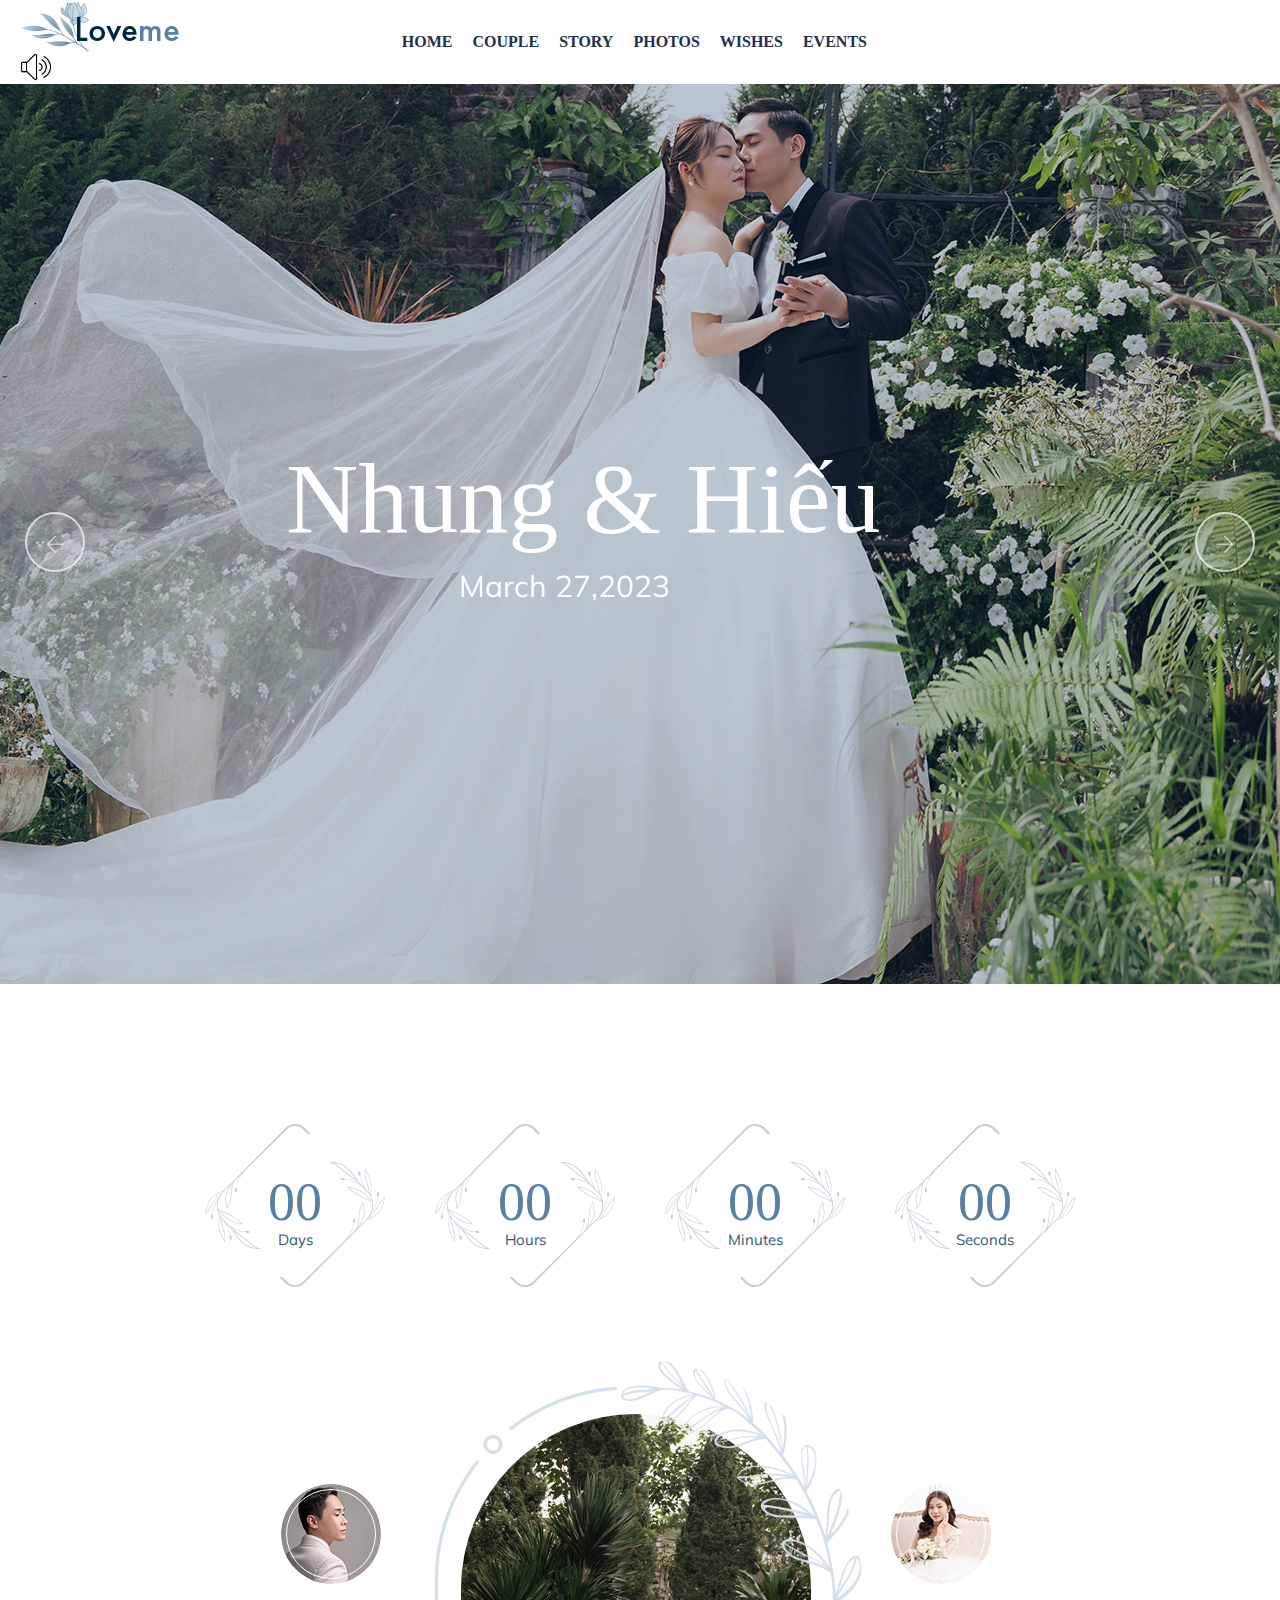
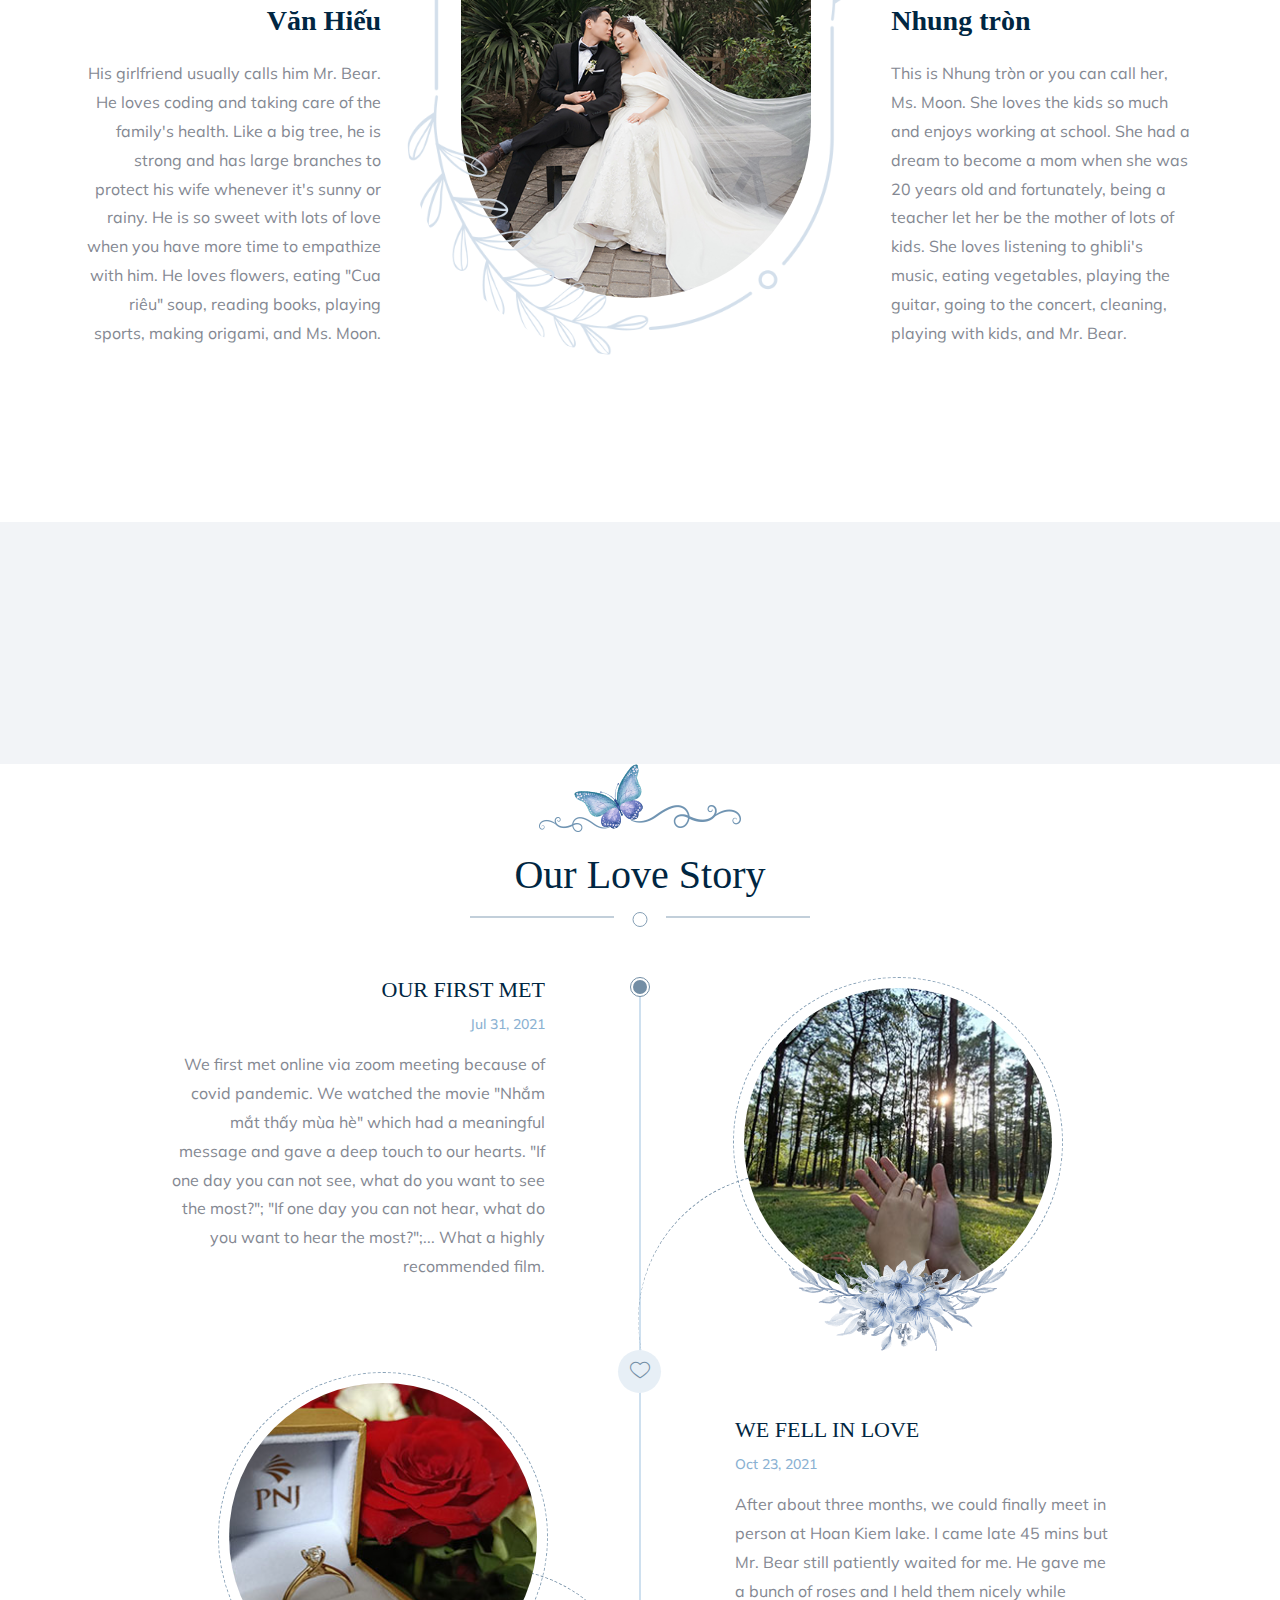
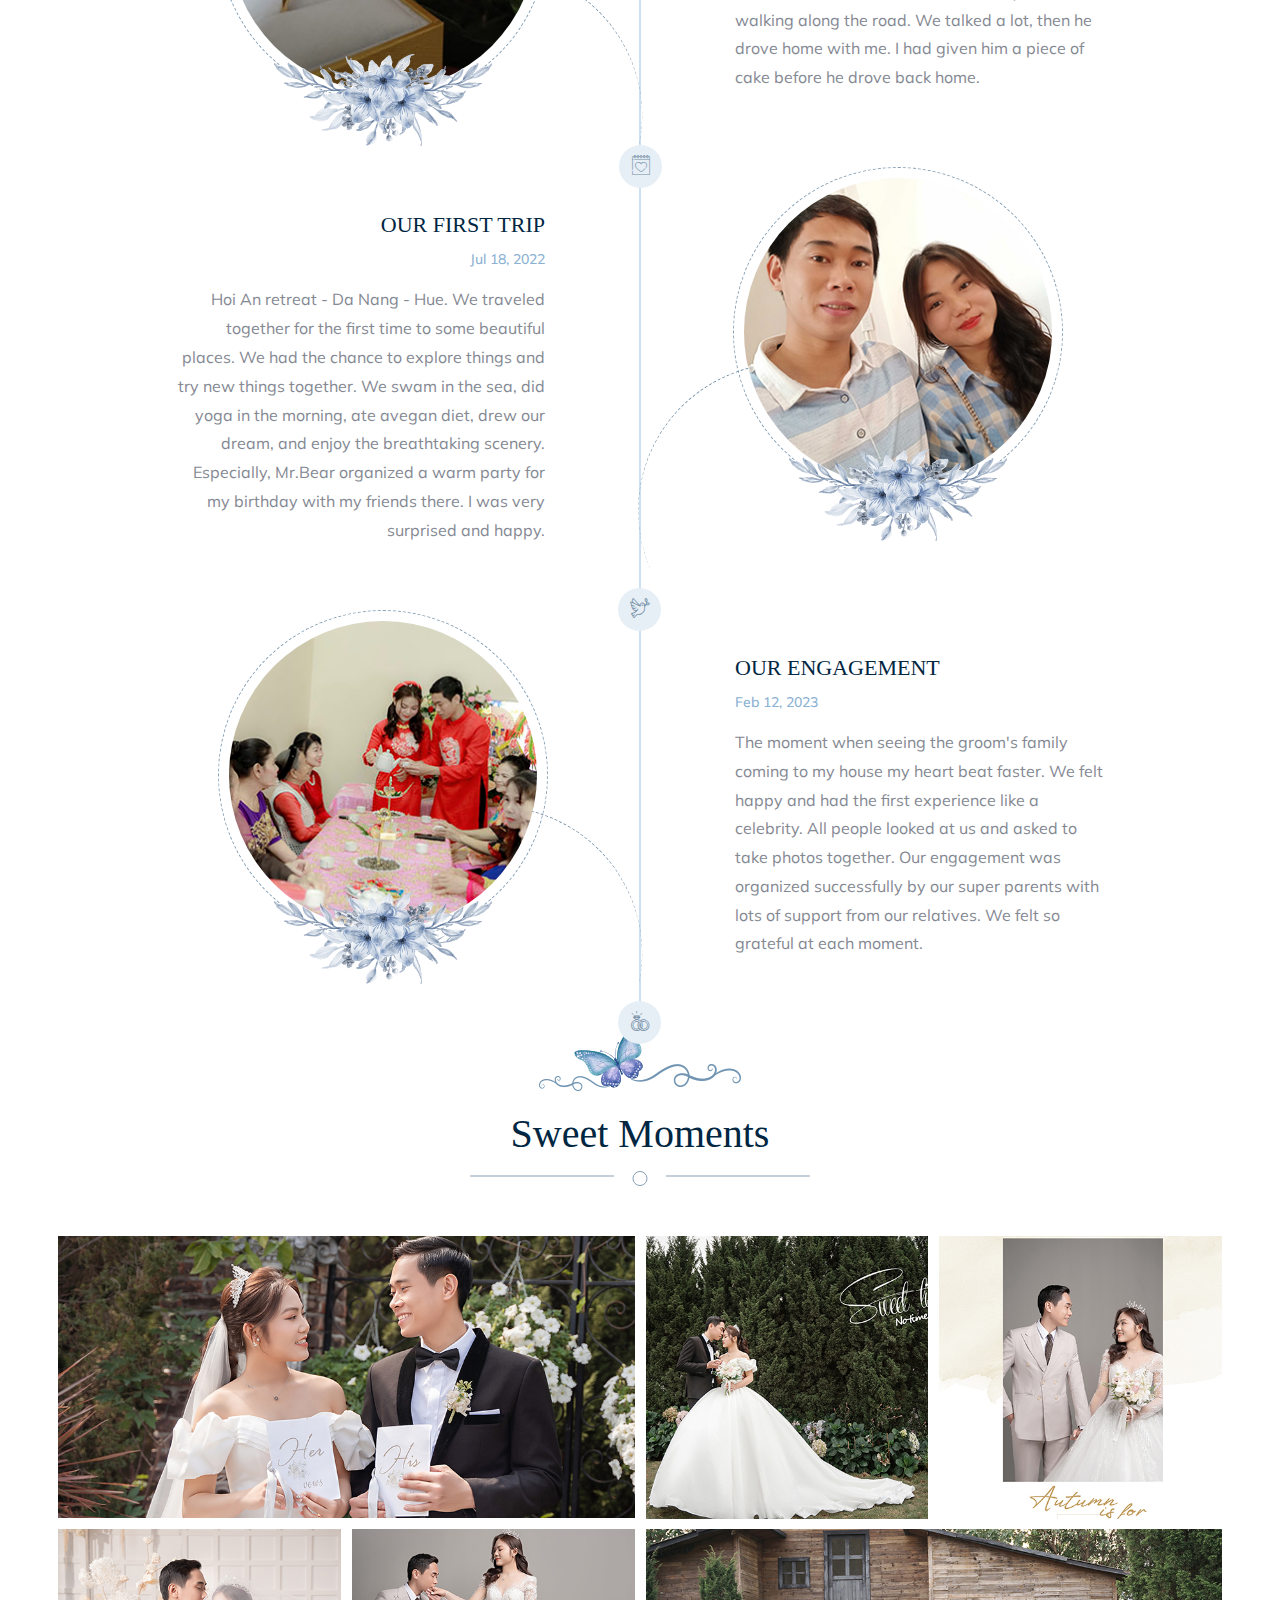
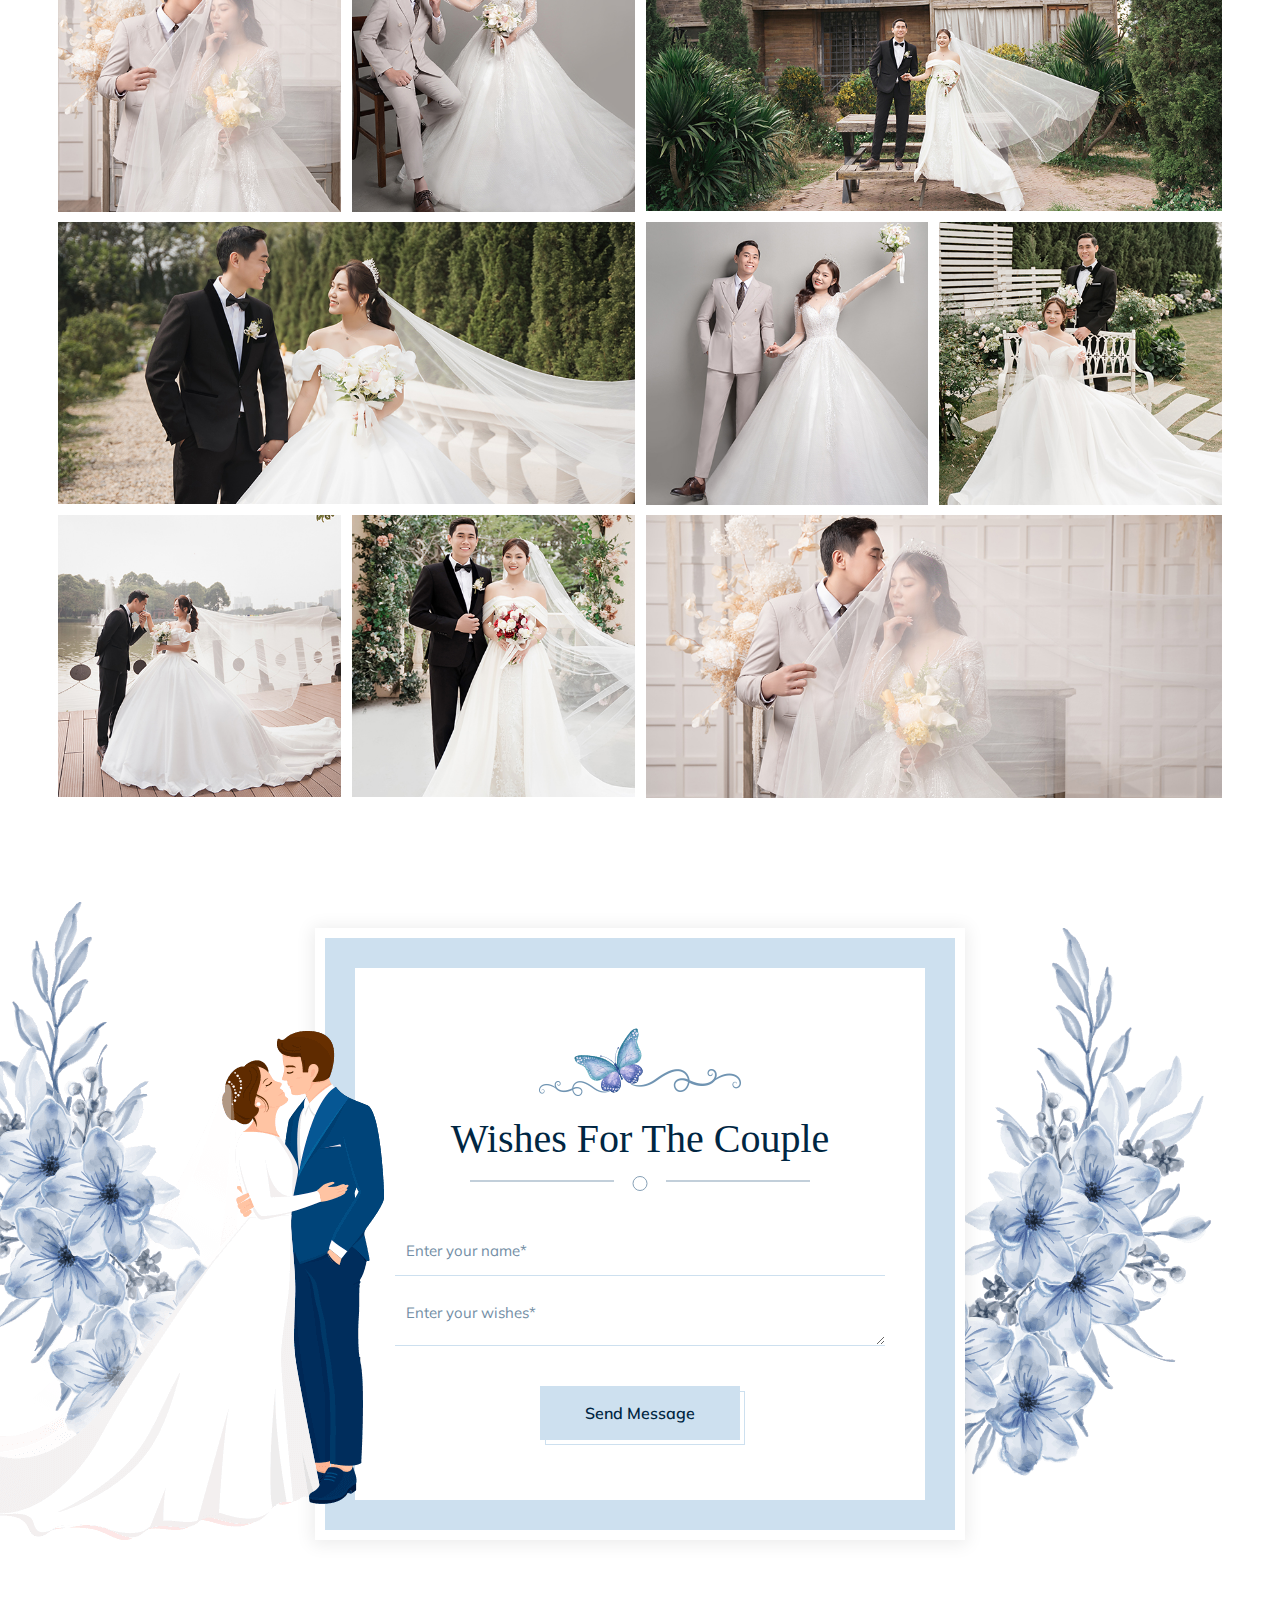
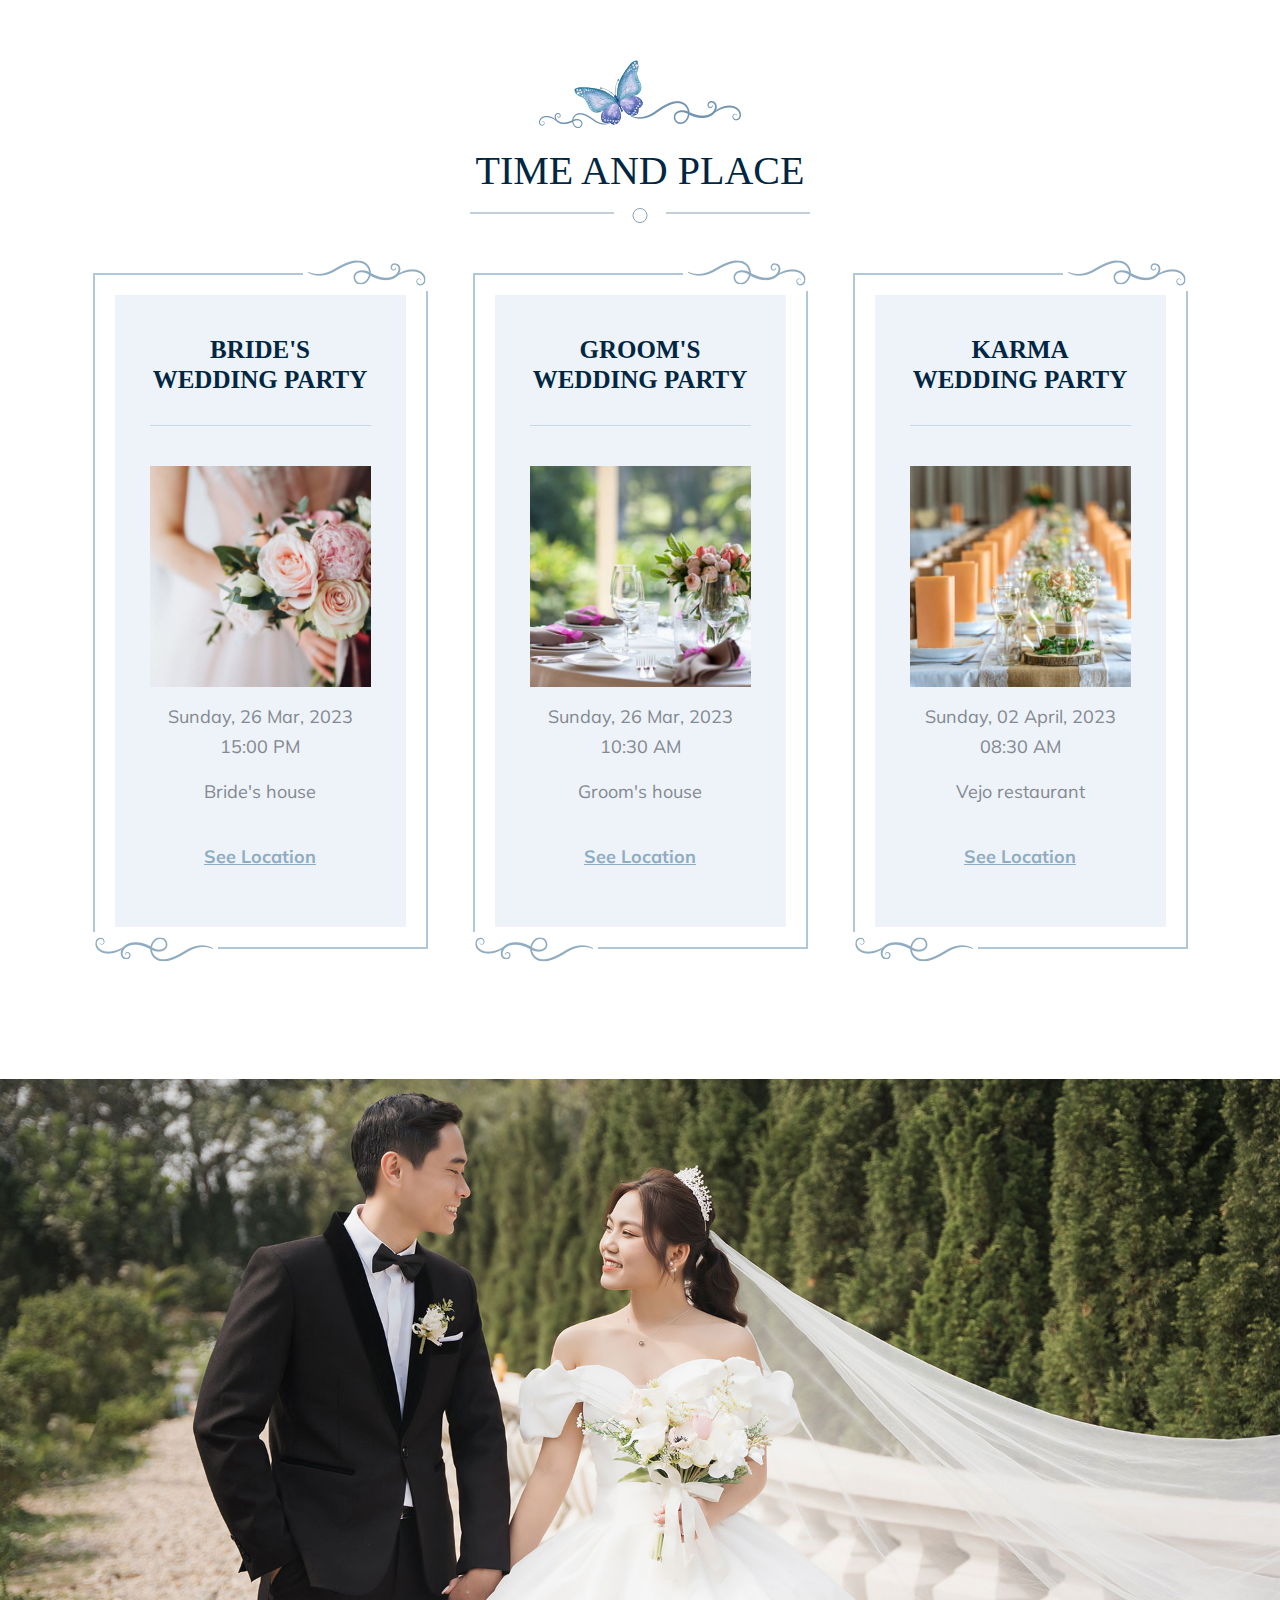
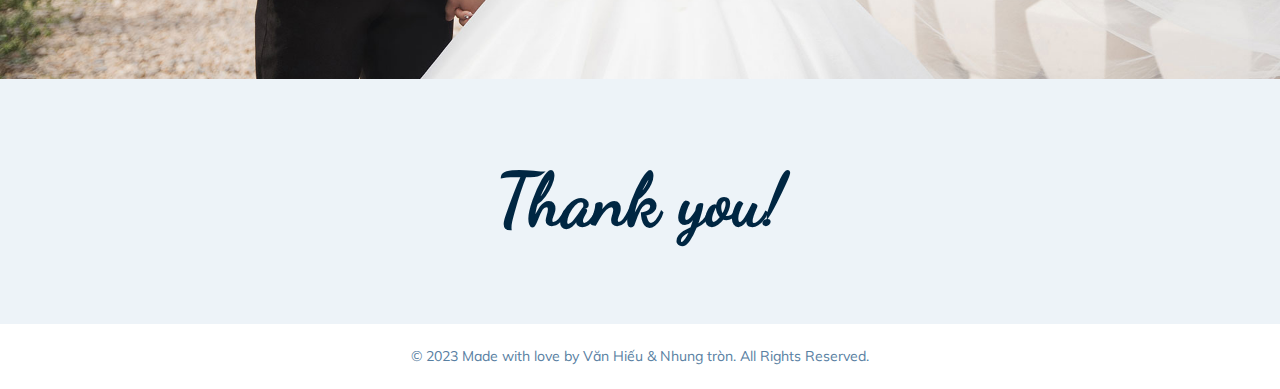
==== commit fb7570c6: "Thêm video cưới" ====
--- a/index.html
+++ b/index.html
@@ -607,15 +607,22 @@
         </section>
         <!-- end couple-section -->
         <!-- start wpo-video-section -->
-        <!-- <section class="wpo-video-section-s2">
+        <section class="wpo-video-section-s2">
             <h2 class="hidden">some</h2>
             <div class="wpo-video-item">
                 <div class="wpo-video-img">
-                    <img src="./Loveme - Wedding &amp; Wedding Planner HTML5 Template_files/cta2.jpg" alt="">
-                    <a href="https://www.youtube.com/embed/teLhLLlhfzc" class="video-btn" data-type="iframe"><i class="fi flaticon-play"></i></a>
+                    <!-- <img src="./Loveme - Wedding &amp; Wedding Planner HTML5 Template_files/cta2.jpg" alt=""> -->
+                    <!-- <a href="https://youtu.be/_tarnKccw04" class="video-btn" data-type="iframe"><i
+                            class="fi flaticon-play"></i></a> -->
+                    <!-- <a href="https://youtu.be/_tarnKccw04" class="video-btn" data-type="iframe"><i
+                            class="fi flaticon-play"></i></a> -->
+                    <iframe style="width: auto; height: 235px;" src="https://www.youtube.com/embed/_tarnKccw04"
+                        title="YouTube video player" frameborder="0"
+                        allow="accelerometer; autoplay; clipboard-write; encrypted-media; gyroscope; picture-in-picture; web-share"
+                        allowfullscreen></iframe>
                 </div>
             </div>
-        </section> -->
+        </section>
         <!-- end wpo-video-section-->
 
         <!-- start story-section -->
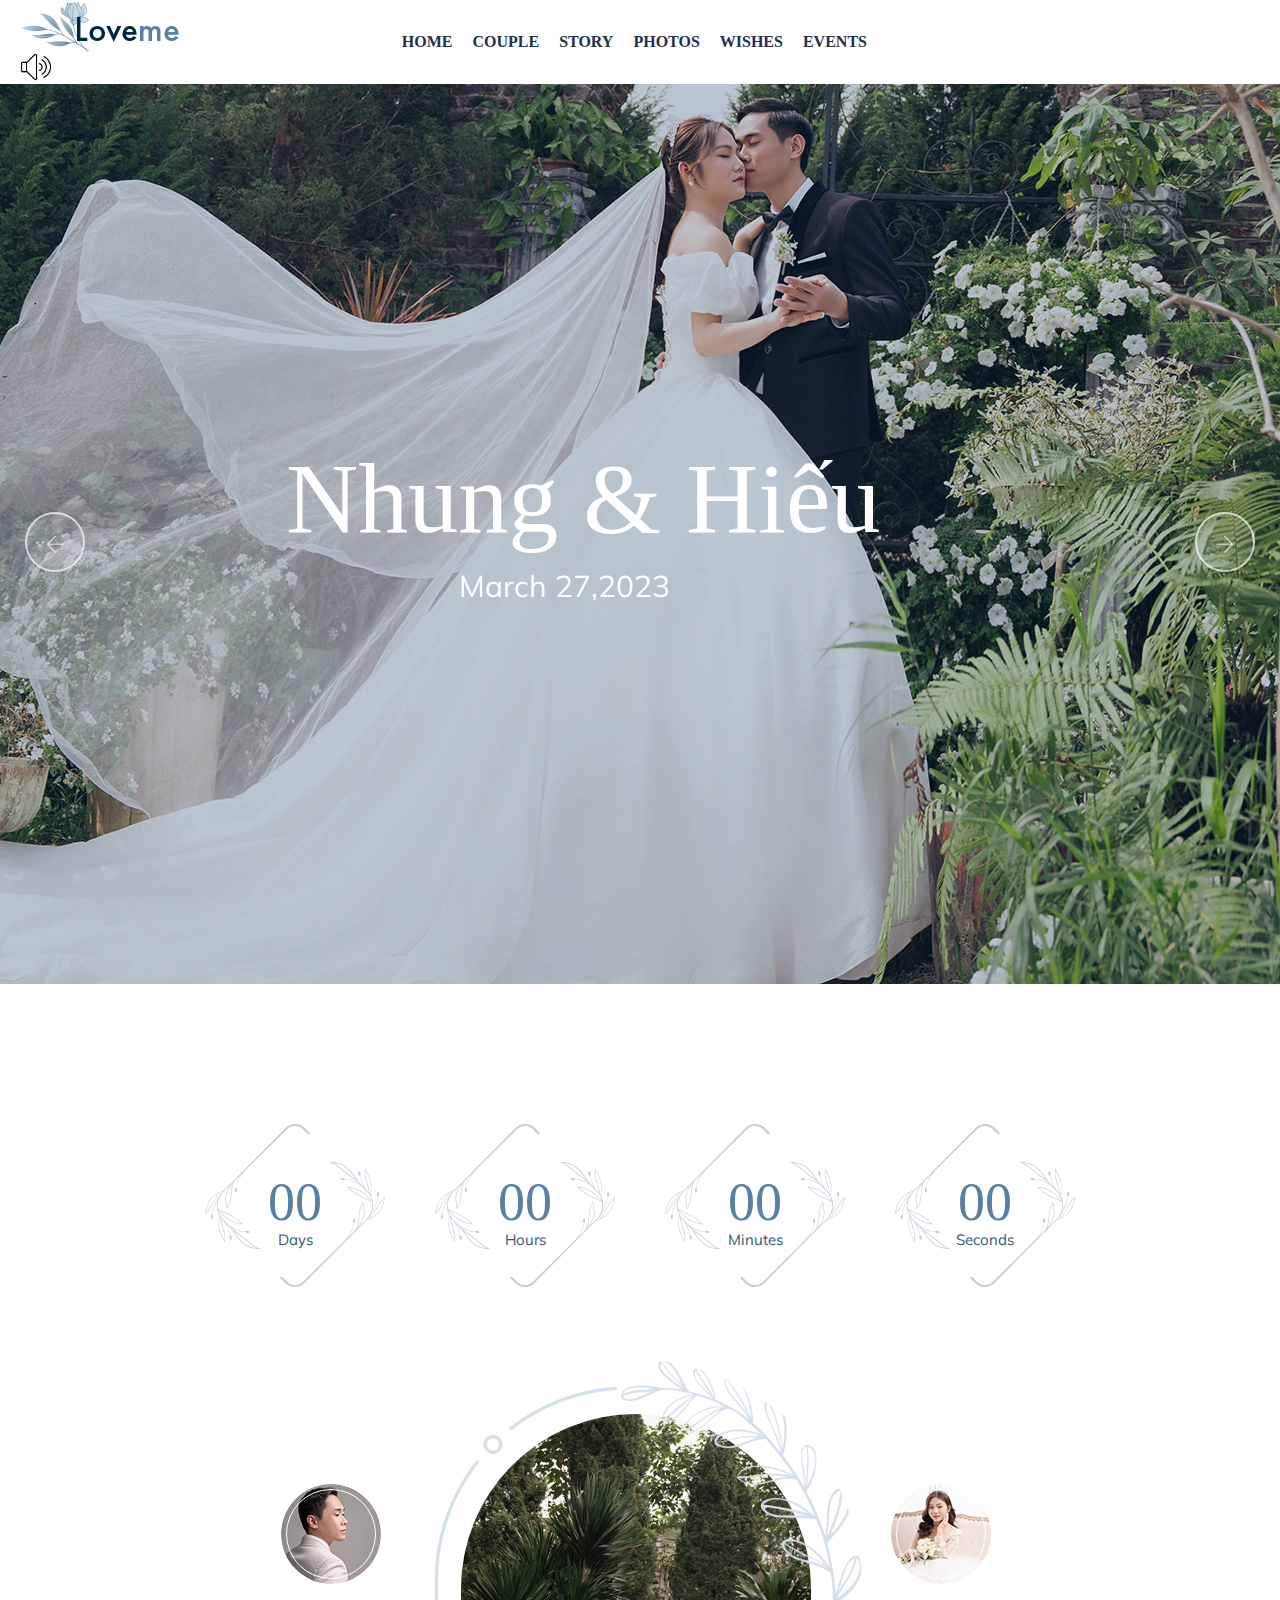
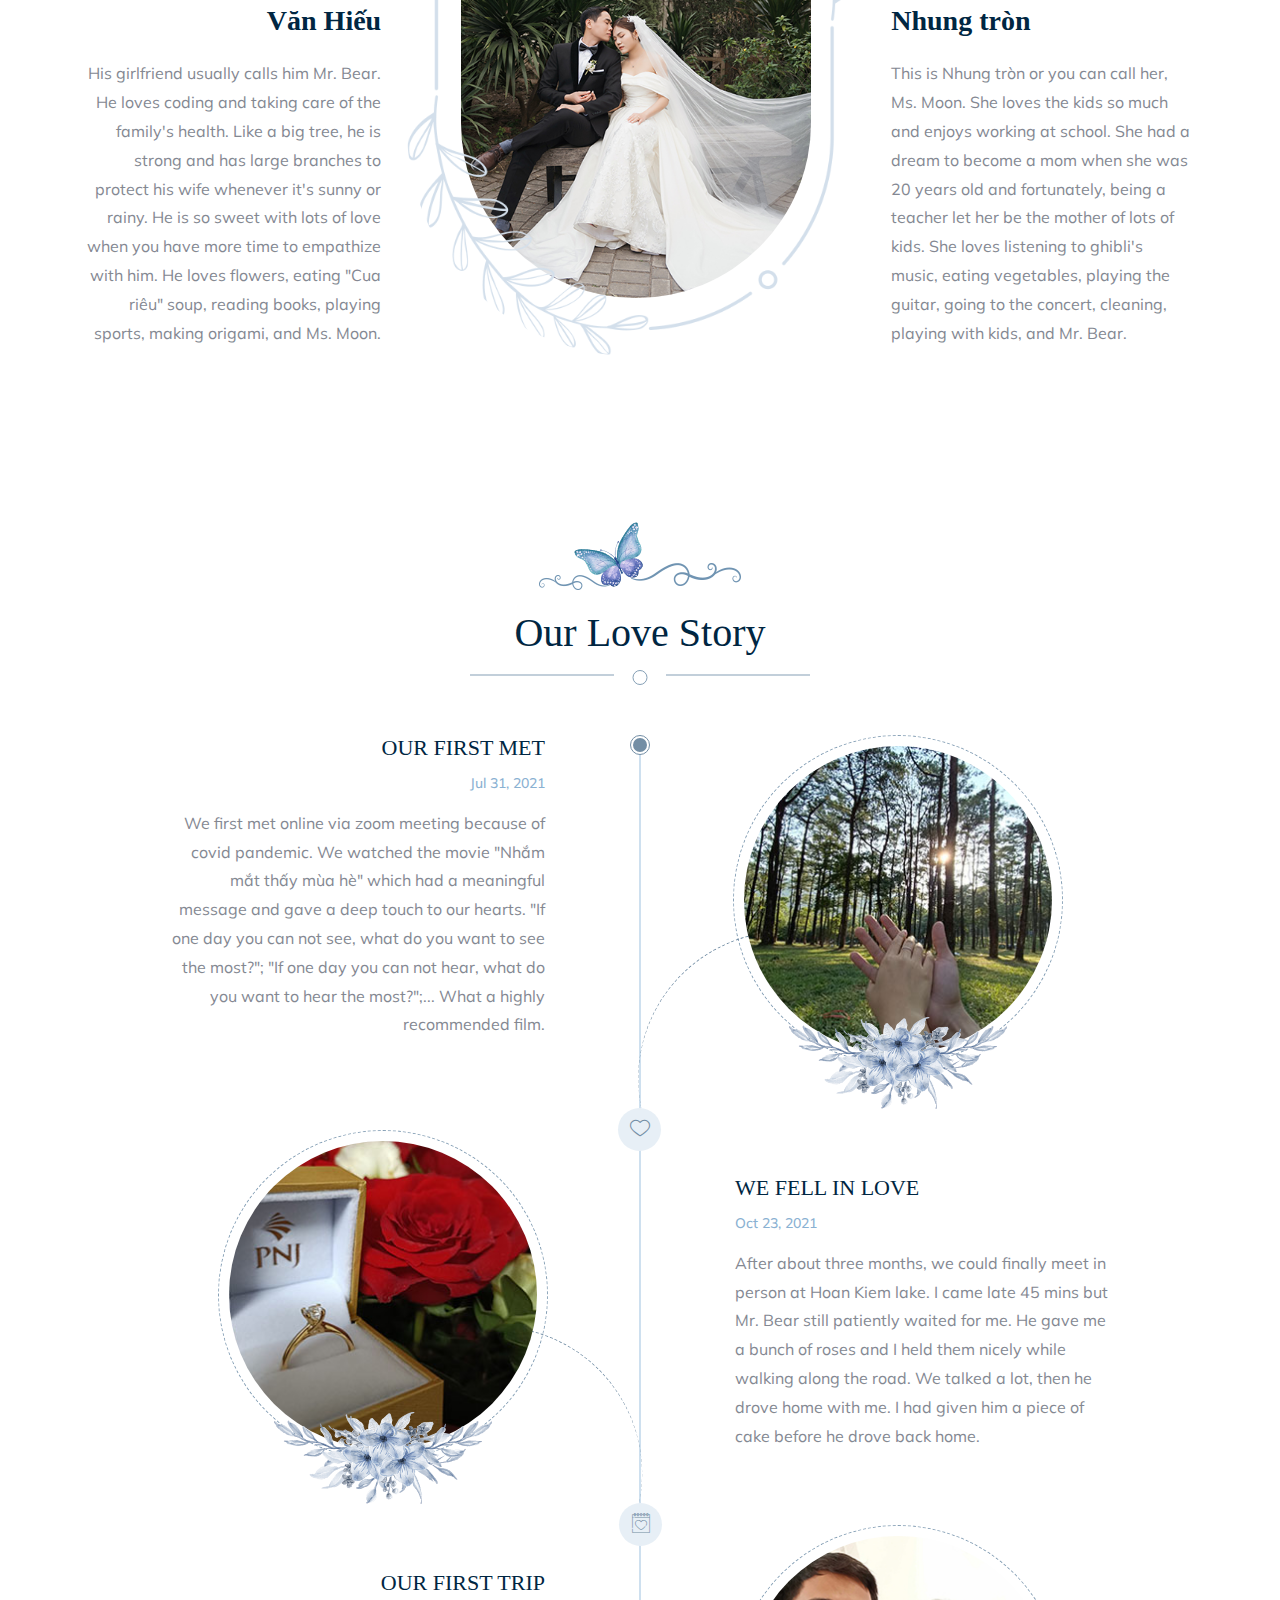
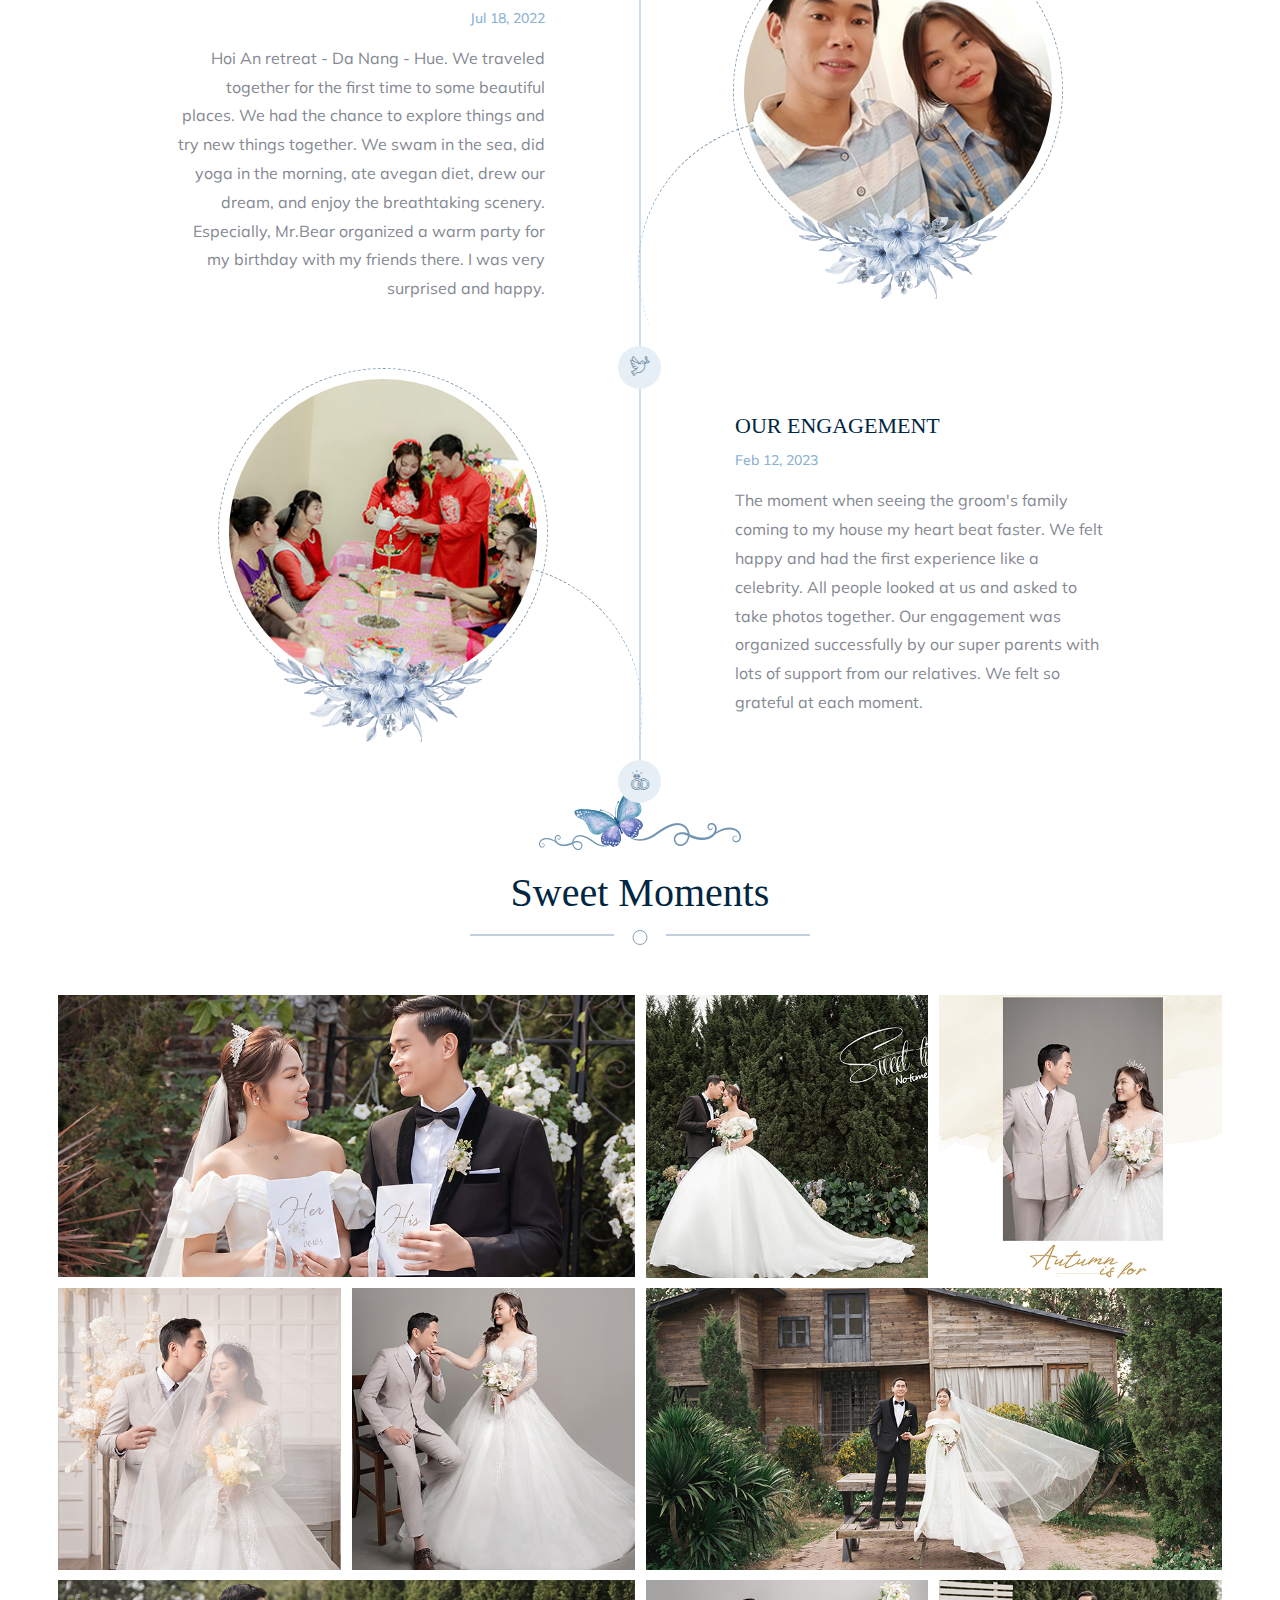
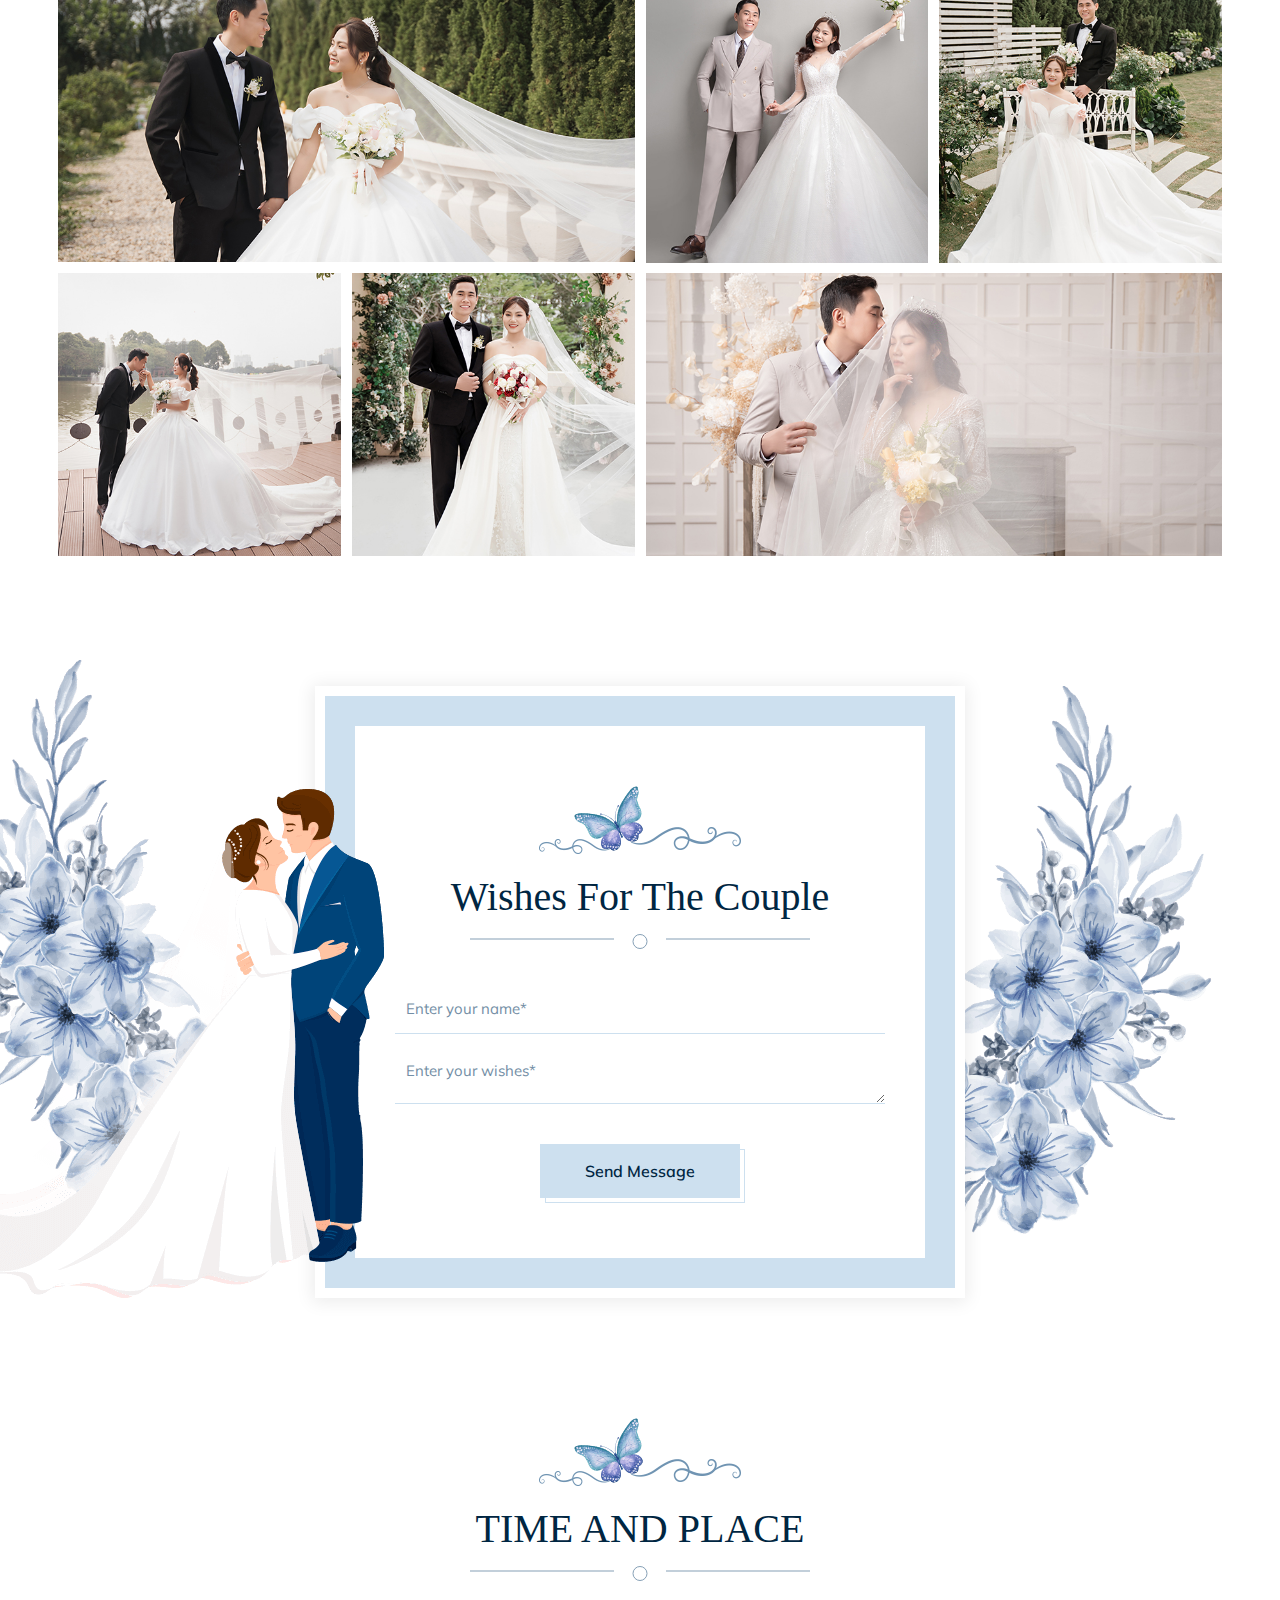
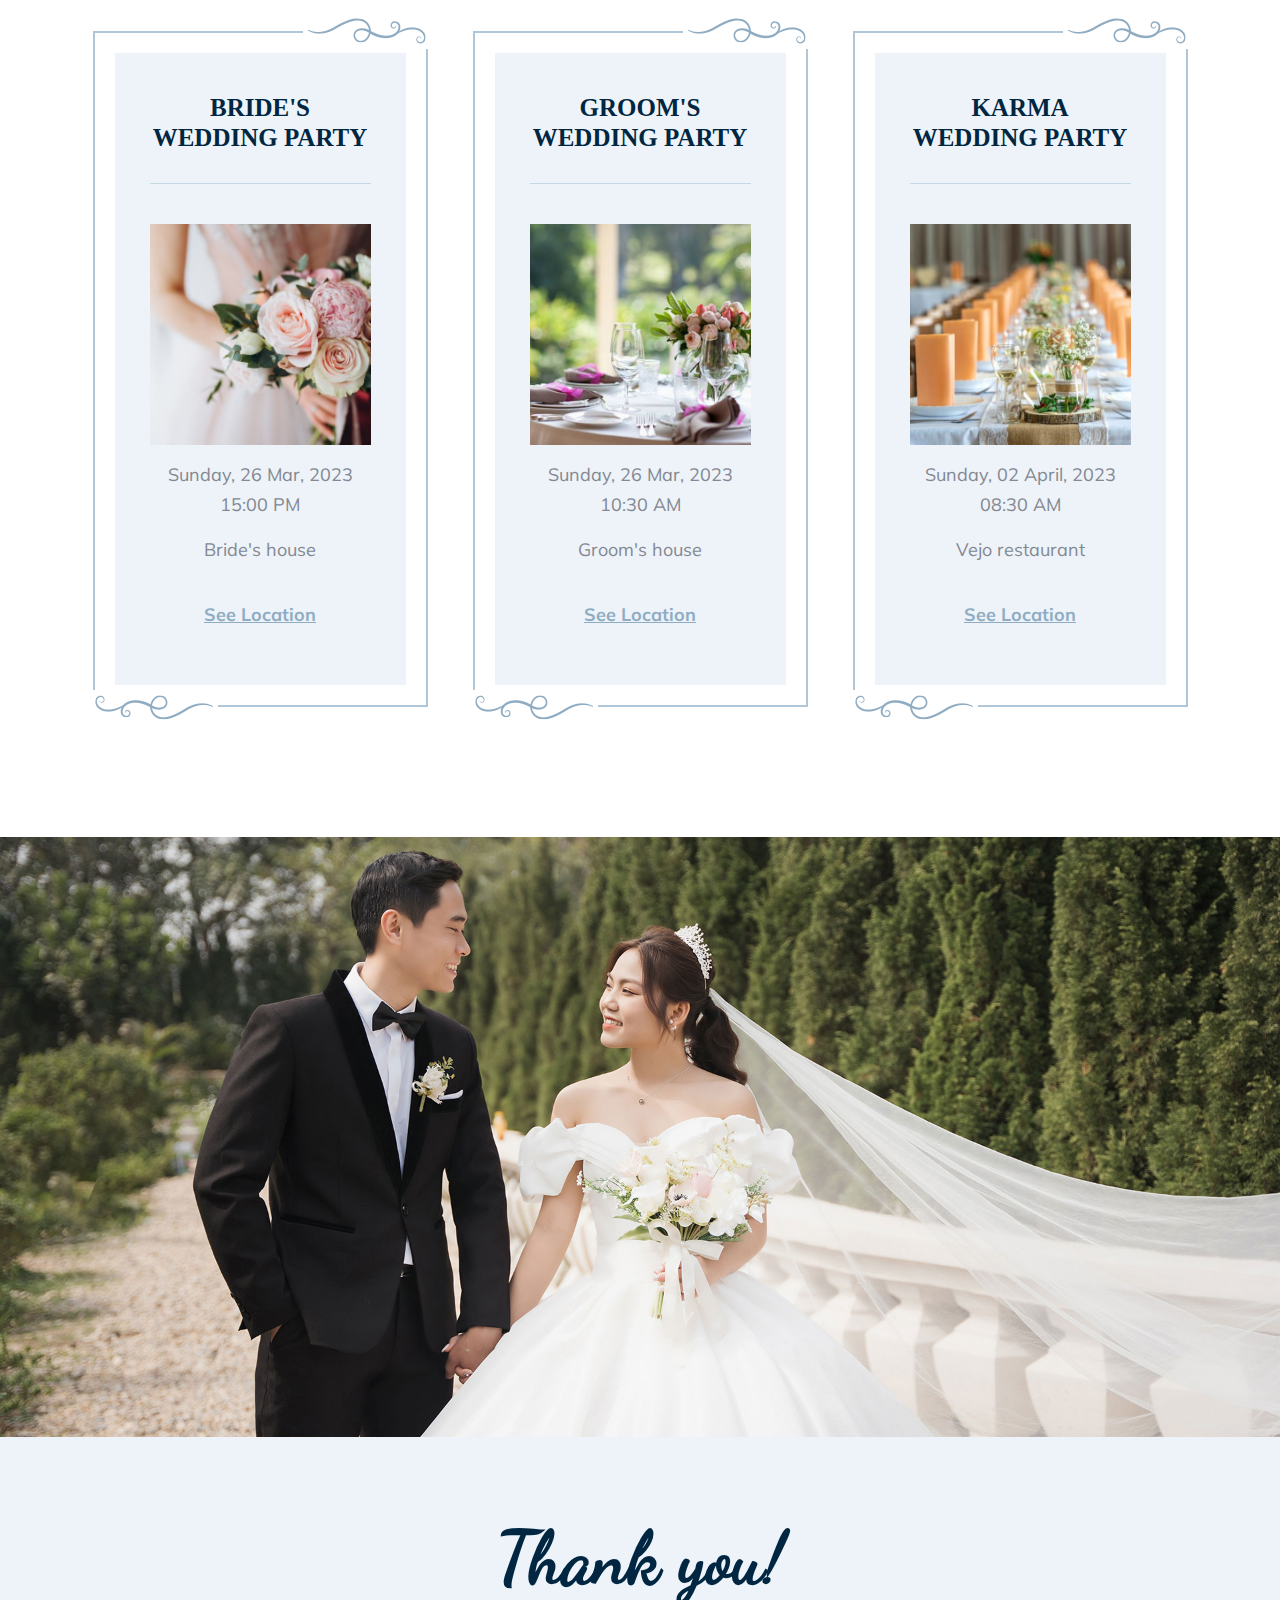
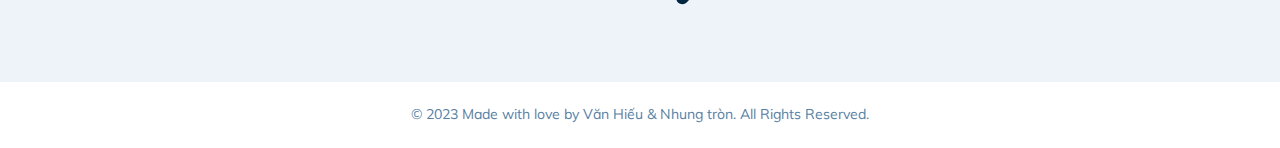
==== commit 2eb36dce: "Ẩn video" ====
--- a/index.html
+++ b/index.html
@@ -607,22 +607,15 @@
         </section>
         <!-- end couple-section -->
         <!-- start wpo-video-section -->
-        <section class="wpo-video-section-s2">
+        <!-- <section class="wpo-video-section-s2">
             <h2 class="hidden">some</h2>
             <div class="wpo-video-item">
                 <div class="wpo-video-img">
-                    <!-- <img src="./Loveme - Wedding &amp; Wedding Planner HTML5 Template_files/cta2.jpg" alt=""> -->
-                    <!-- <a href="https://youtu.be/_tarnKccw04" class="video-btn" data-type="iframe"><i
-                            class="fi flaticon-play"></i></a> -->
-                    <!-- <a href="https://youtu.be/_tarnKccw04" class="video-btn" data-type="iframe"><i
-                            class="fi flaticon-play"></i></a> -->
-                    <iframe style="width: auto; height: 235px;" src="https://www.youtube.com/embed/_tarnKccw04"
-                        title="YouTube video player" frameborder="0"
-                        allow="accelerometer; autoplay; clipboard-write; encrypted-media; gyroscope; picture-in-picture; web-share"
-                        allowfullscreen></iframe>
+                    <img src="./Loveme - Wedding &amp; Wedding Planner HTML5 Template_files/cta2.jpg" alt="">
+                    <a href="https://www.youtube.com/embed/teLhLLlhfzc" class="video-btn" data-type="iframe"><i class="fi flaticon-play"></i></a>
                 </div>
             </div>
-        </section>
+        </section> -->
         <!-- end wpo-video-section-->
 
         <!-- start story-section -->
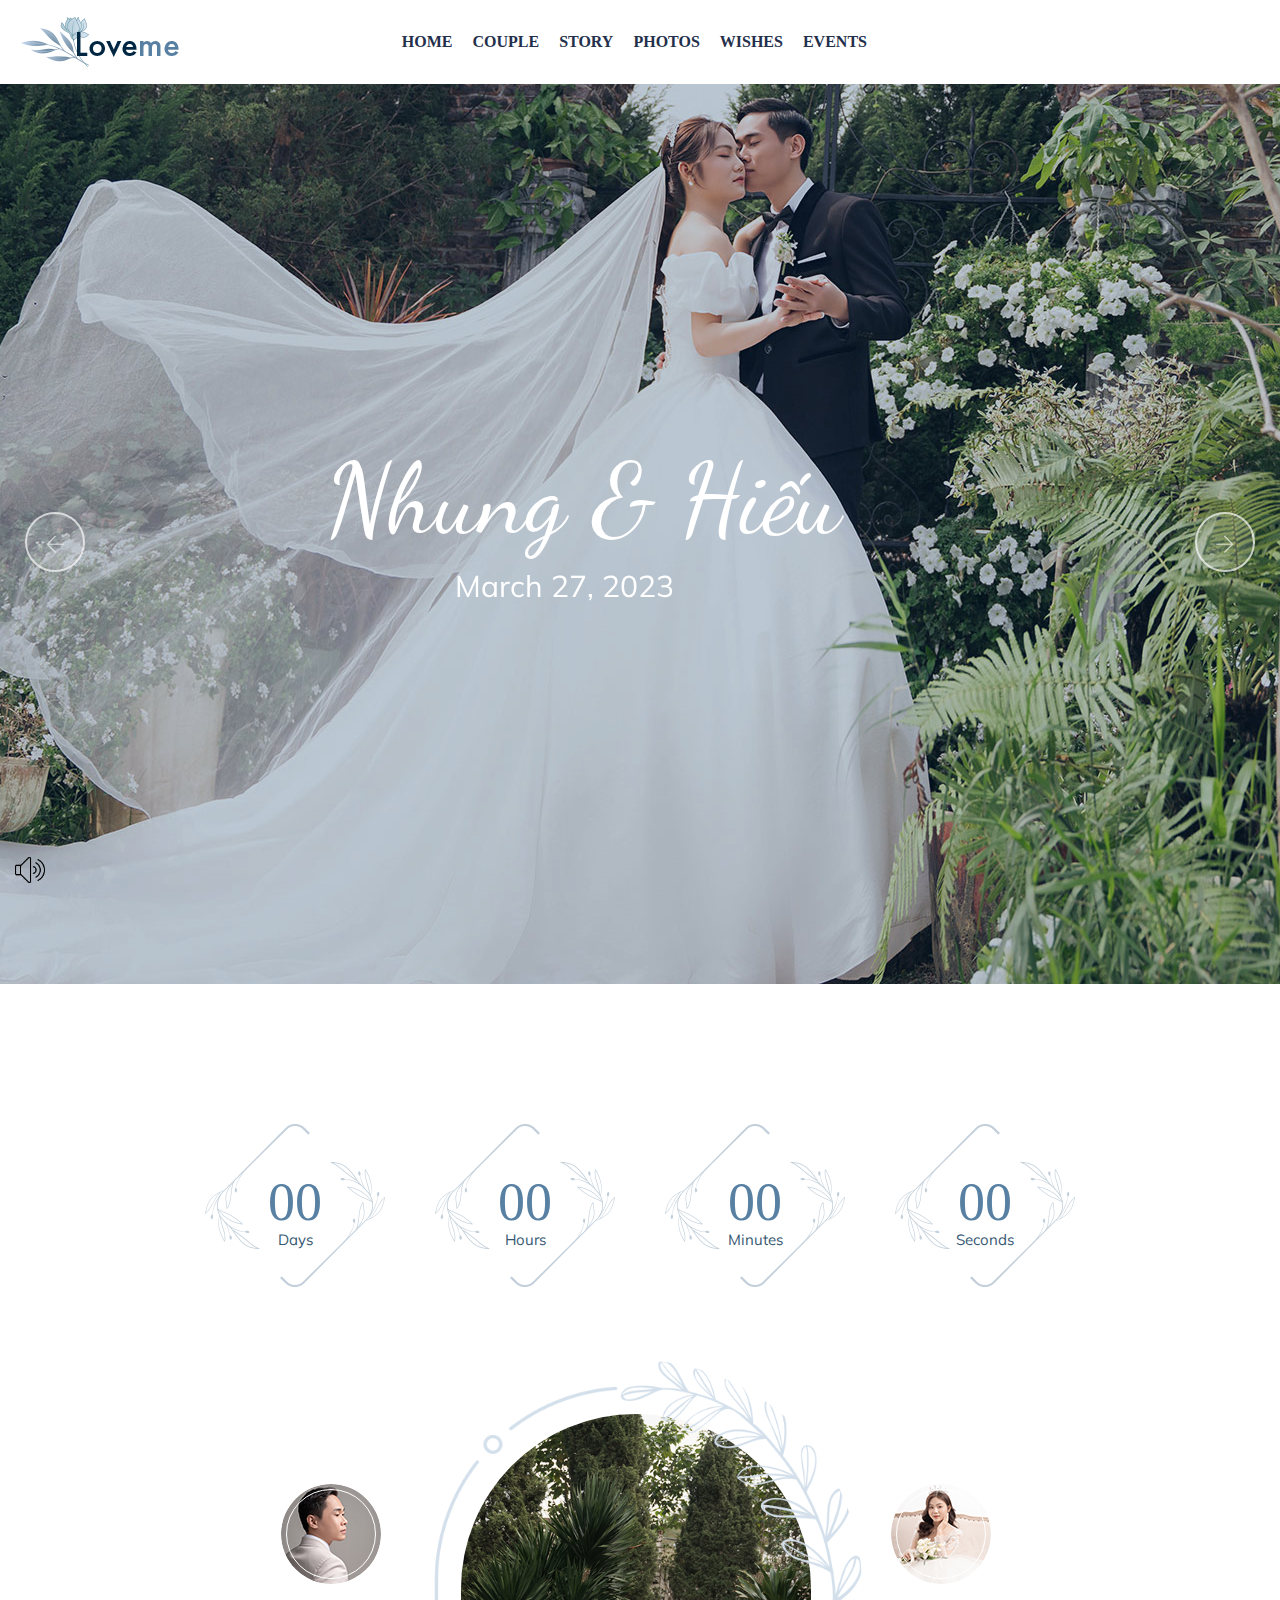
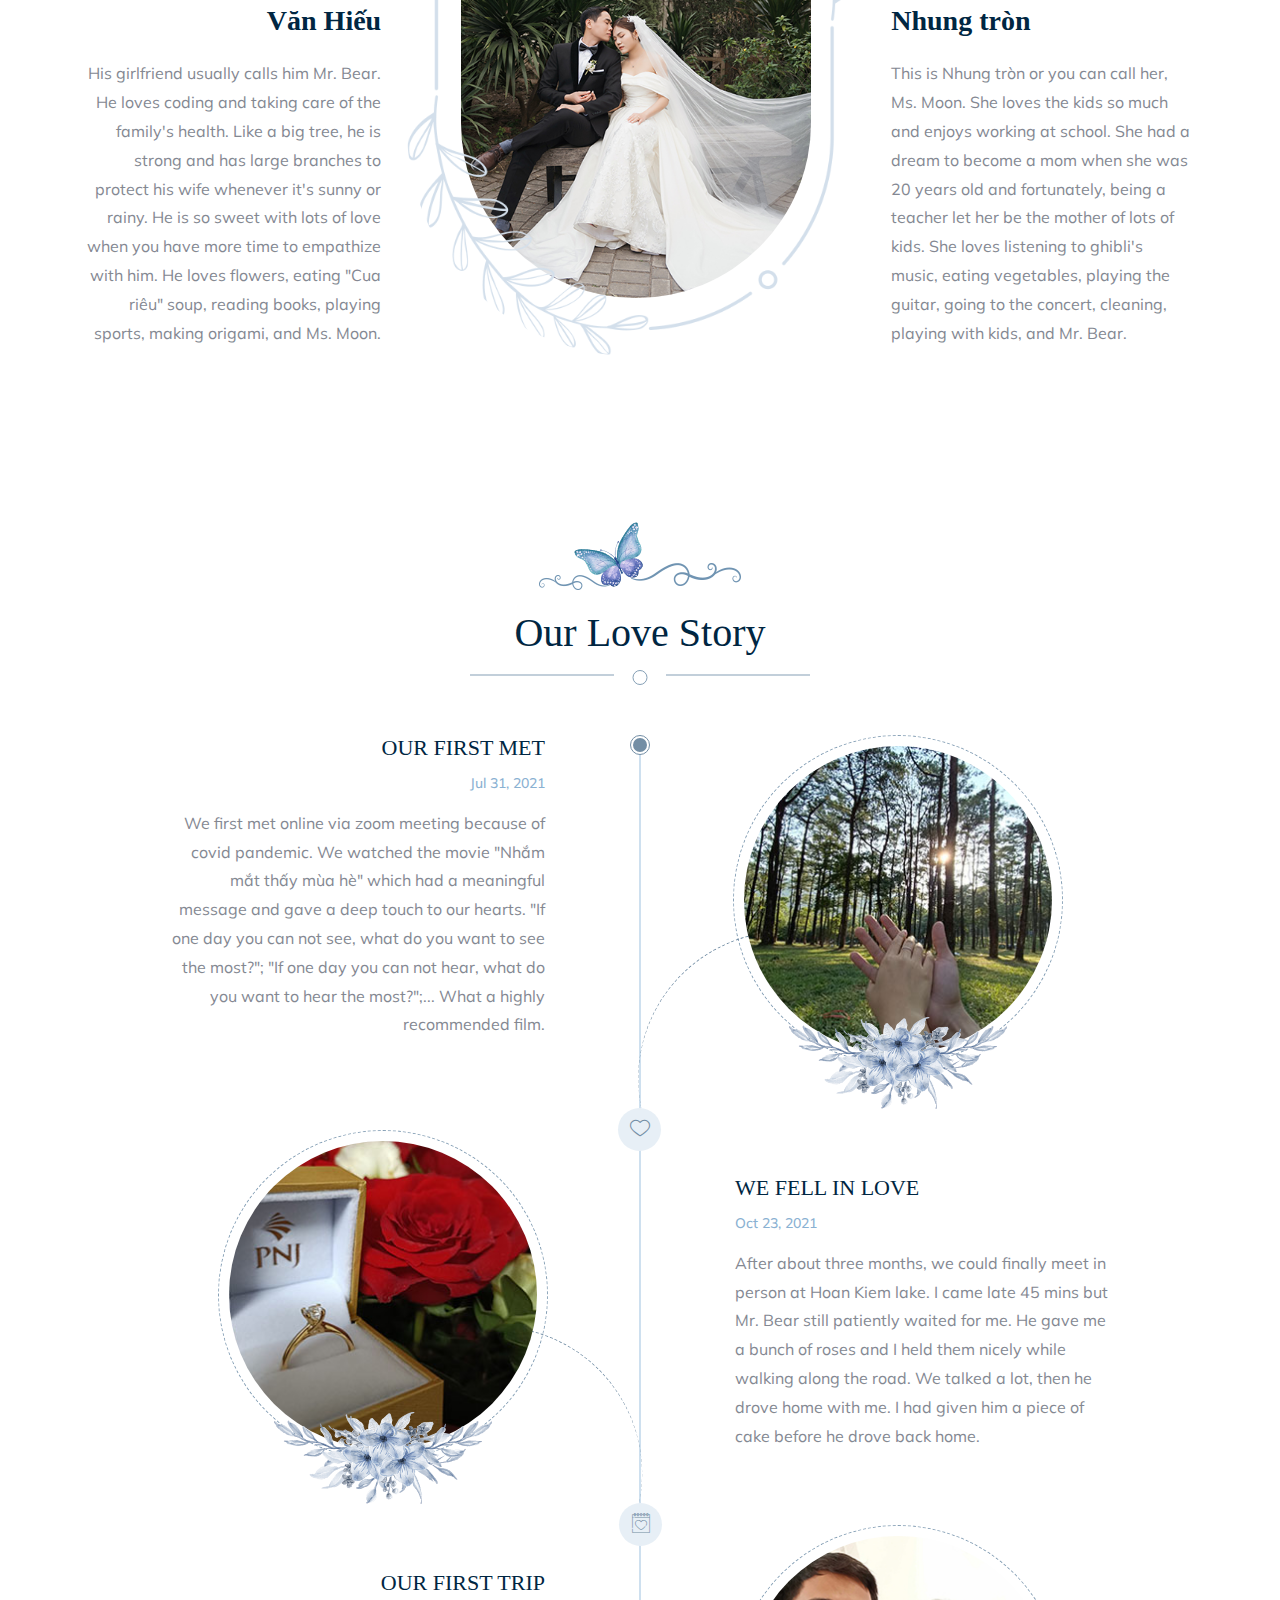
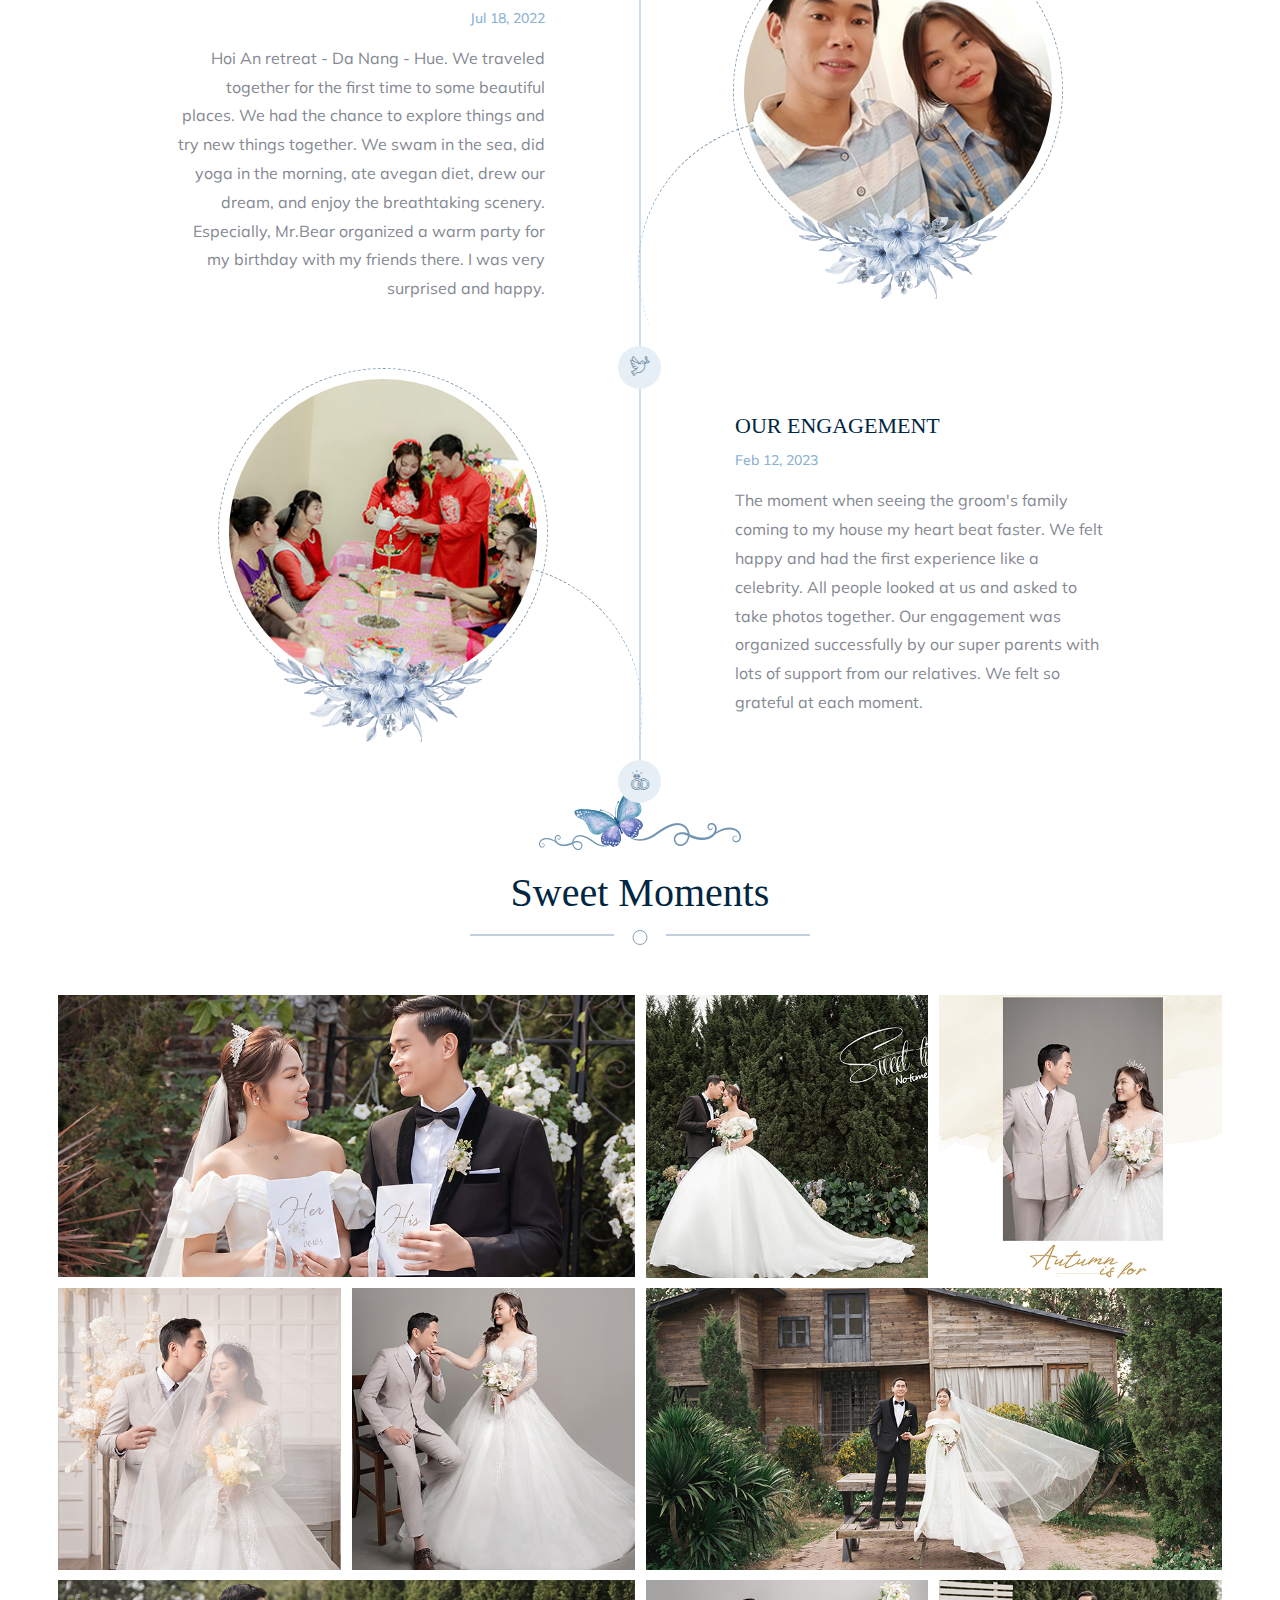
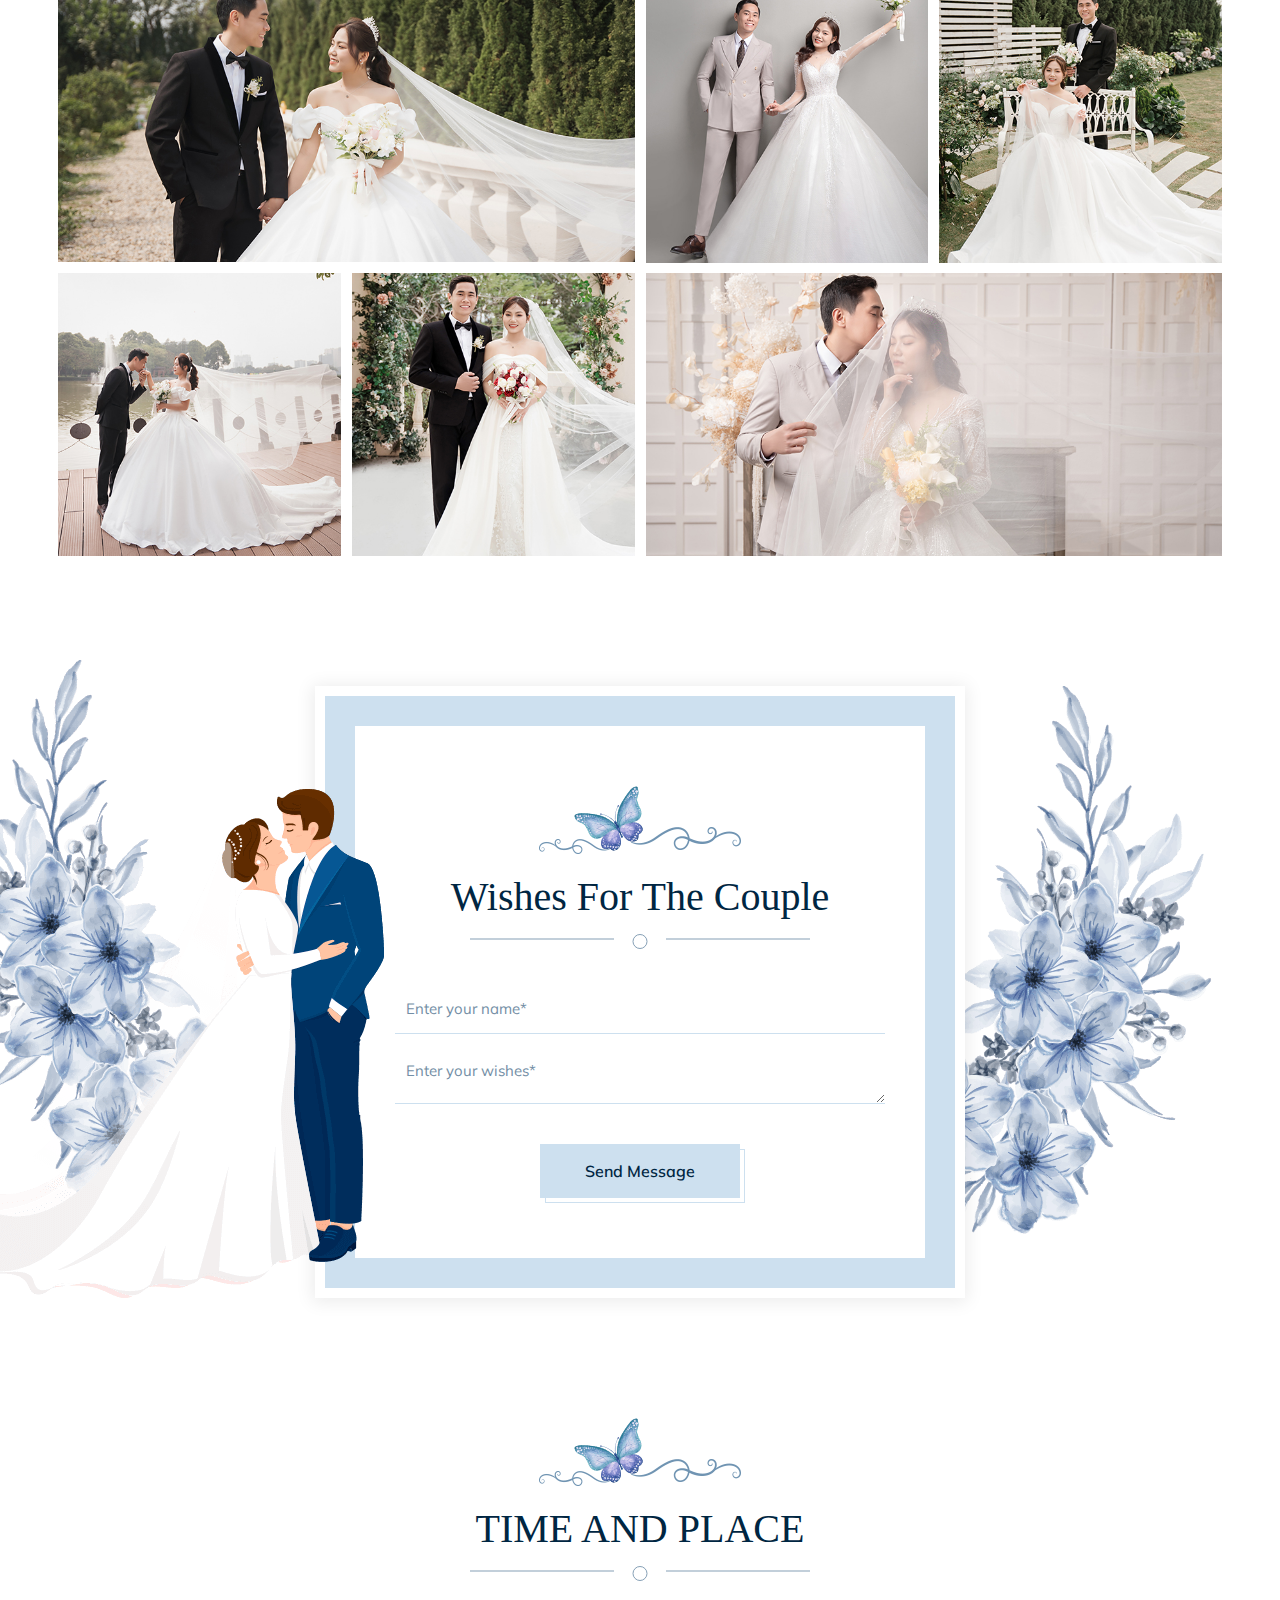
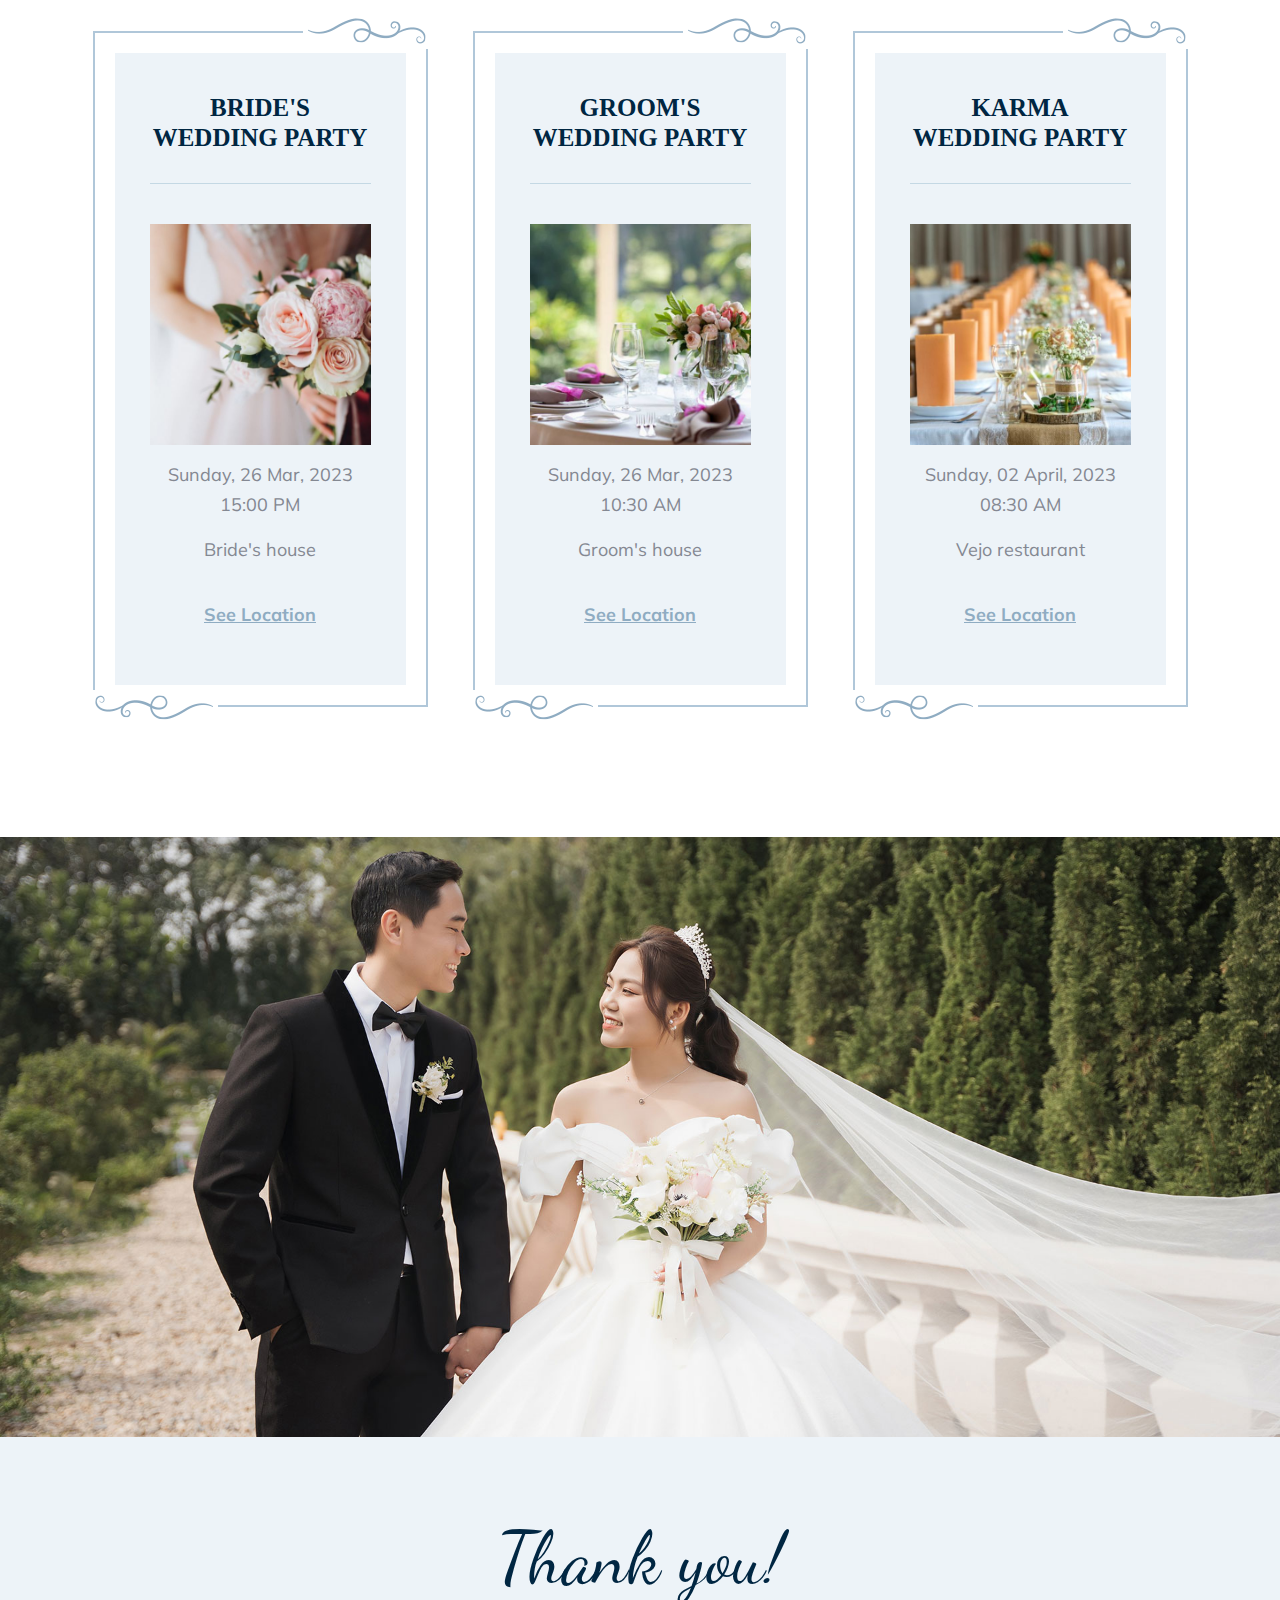
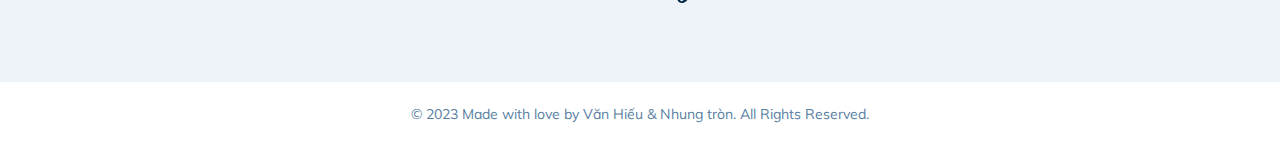
==== commit f8a81e36: "Sửa font chữ trên Slide và thêm danh sách nhạc, phát nhạc ngẫu nhiên từ danh sách" ====
--- a/index.html
+++ b/index.html
@@ -74,21 +74,6 @@
                                     <a class="navbar-brand" href="https://nhunghieu.github.io"><img
                                             src="./Loveme - Wedding &amp; Wedding Planner HTML5 Template_files/logo.png"
                                             alt=""></a>
-                                </div>
-                                <div>
-                                    <audio
-                                        src="./Loveme - Wedding &amp; Wedding Planner HTML5 Template_files/sources/music/A Thousand Years.mp3"
-                                        id="audio"></audio>
-                                    <span id="playerVolumeOff">
-                                        <a href="javascript:playSound();"><img
-                                                src="./Loveme - Wedding &amp; Wedding Planner HTML5 Template_files/images/Sound on.png"
-                                                width="30" height="30" border="0" alt="Click for Sound"></a><br>
-                                    </span>
-                                    <span style="display:none;" id="playerVolumeOn">
-                                        <a href="javascript:playSound();"><img
-                                                src="./Loveme - Wedding &amp; Wedding Planner HTML5 Template_files/images/Sound off.png"
-                                                width="30" height="30" border="0" alt="Click for Sound"></a><br>
-                                    </span>
                                 </div>
                             </div>
                             <div class="col-lg-8 col-md-1 col-1">
@@ -314,11 +299,11 @@
                                 <div class="slide-content">
                                     <div data-swiper-parallax="300" class="slide-title"
                                         style="transform: translate3d(300px, 0px, 0px); transition-duration: 1000ms;">
-                                        <h2>Nhung &amp; Hiếu</h2>
+                                        <h2 style="font-family: dancing_scriptregular, cursive;">Nhung &amp; Hiếu</h2>
                                     </div>
                                     <div data-swiper-parallax="400" class="slide-text"
                                         style="transform: translate3d(400px, 0px, 0px); transition-duration: 1000ms;">
-                                        <p>March 27,2023</p>
+                                        <p>March 27, 2023</p>
                                     </div>
                                     <!-- <div class="border-1"></div>
                                     <div class="border-2"></div>
@@ -340,11 +325,11 @@
                                 <div class="slide-content">
                                     <div data-swiper-parallax="300" class="slide-title"
                                         style="transform: translate3d(300px, 0px, 0px); transition-duration: 1000ms;">
-                                        <h2>Nhung &amp; Hiếu</h2>
+                                        <h2 style="font-family: dancing_scriptregular, cursive;">Nhung &amp; Hiếu</h2>
                                     </div>
                                     <div data-swiper-parallax="400" class="slide-text"
                                         style="transform: translate3d(400px, 0px, 0px); transition-duration: 1000ms;">
-                                        <p>March 27,2023</p>
+                                        <p>March 27, 2023</p>
                                     </div>
                                     <!-- <div class="border-1"></div>
                                     <div class="border-2"></div>
@@ -366,11 +351,11 @@
                                 <div class="slide-content">
                                     <div data-swiper-parallax="300" class="slide-title"
                                         style="transform: translate3d(300px, 0px, 0px); transition-duration: 1000ms;">
-                                        <h2>Nhung &amp; Hiếu</h2>
+                                        <h2 style="font-family: dancing_scriptregular, cursive;">Nhung &amp; Hiếu</h2>
                                     </div>
                                     <div data-swiper-parallax="400" class="slide-text"
                                         style="transform: translate3d(400px, 0px, 0px); transition-duration: 1000ms;">
-                                        <p>March 27,2023</p>
+                                        <p>March 27, 2023</p>
                                     </div>
                                     <!-- <div class="border-1"></div>
                                     <div class="border-2"></div>
@@ -393,11 +378,11 @@
                                 <div class="slide-content">
                                     <div data-swiper-parallax="300" class="slide-title"
                                         style="transform: translate3d(300px, 0px, 0px); transition-duration: 1000ms;">
-                                        <h2>Nhung &amp; Hiếu</h2>
+                                        <h2 style="font-family: dancing_scriptregular, cursive;">Nhung &amp; Hiếu</h2>
                                     </div>
                                     <div data-swiper-parallax="400" class="slide-text"
                                         style="transform: translate3d(400px, 0px, 0px); transition-duration: 1000ms;">
-                                        <p>March 27,2023</p>
+                                        <p>March 27, 2023</p>
                                     </div>
                                     <!-- <div class="border-1"></div>
                                     <div class="border-2"></div>
@@ -420,11 +405,11 @@
                                 <div class="slide-content">
                                     <div data-swiper-parallax="300" class="slide-title"
                                         style="transform: translate3d(300px, 0px, 0px); transition-duration: 1000ms;">
-                                        <h2>Nhung &amp; Hiếu</h2>
+                                        <h2 style="font-family: dancing_scriptregular, cursive;">Nhung &amp; Hiếu</h2>
                                     </div>
                                     <div data-swiper-parallax="400" class="slide-text"
                                         style="transform: translate3d(400px, 0px, 0px); transition-duration: 1000ms;">
-                                        <p>March 27,2023</p>
+                                        <p>March 27, 2023</p>
                                     </div>
                                     <!-- <div class="border-1"></div>
                                     <div class="border-2"></div>
@@ -446,11 +431,11 @@
                                 <div class="slide-content">
                                     <div data-swiper-parallax="300" class="slide-title"
                                         style="transform: translate3d(0px, 0px, 0px); transition-duration: 1000ms;">
-                                        <h2>Nhung &amp; Hiếu</h2>
+                                        <h2 style="font-family: dancing_scriptregular, cursive;">Nhung &amp; Hiếu</h2>
                                     </div>
                                     <div data-swiper-parallax="400" class="slide-text"
                                         style="transform: translate3d(0px, 0px, 0px); transition-duration: 1000ms;">
-                                        <p>March 27,2023</p>
+                                        <p>March 27, 2023</p>
                                     </div>
                                     <!-- <div class="border-1"></div>
                                     <div class="border-2"></div>
@@ -1163,11 +1148,6 @@
                 <div class="row">
                     <div class="col col-xs-12">
                         <div class="partner-grids partners-slider owl-carousel owl-loaded owl-drag">
-                            
-                            
-                            
-                            
-                            
                         <div class="owl-stage-outer"><div class="owl-stage" style="transform: translate3d(-1920px, 0px, 0px); transition: all 0.3s ease 0s; width: 3600px;"><div class="owl-item cloned" style="width: 210px; margin-right: 30px;"><div class="grid">
                                 <img src="./Loveme - Wedding &amp; Wedding Planner HTML5 Template_files/1(2).png" alt="">
                             </div></div><div class="owl-item cloned" style="width: 210px; margin-right: 30px;"><div class="grid">
@@ -1366,7 +1346,7 @@
                     <img src="./Loveme - Wedding &amp; Wedding Planner HTML5 Template_files/assets/images/slider/slide-4.jpg"
                         alt="Văn Hiếu &amp; Nhung tròn Wedding site!">
                 </div>
-                <h2>Thank you!</h2>
+                <h2 style="font-weight: 100;">Thank you!</h2>
             </div>
         </footer>
         <div class="wpo-lower-footer">
@@ -1404,6 +1384,31 @@
             </div>
         </div> -->
 
+    </div>
+    <div id="speakerId" style="position: fixed; left: 15px; bottom: 15px;">
+        <audio src="./Loveme - Wedding &amp; Wedding Planner HTML5 Template_files/sources/music/A Thousand Years.mp3"
+            id="audio_1" preload="none" loop></audio>
+        <audio src="./Loveme - Wedding &amp; Wedding Planner HTML5 Template_files/sources/music/Beautiful In White.mp3"
+            id="audio_2" preload="none" loop></audio>
+        <audio
+            src="./Loveme - Wedding &amp; Wedding Planner HTML5 Template_files/sources/music/Canon in D (Pachelbel's Canon).mp3"
+            id="audio_3" preload="none" loop></audio>
+        <audio src="./Loveme - Wedding &amp; Wedding Planner HTML5 Template_files/sources/music/I do.mp3" id="audio_4"
+            preload="none" loop></audio>
+        <audio
+            src="./Loveme - Wedding &amp; Wedding Planner HTML5 Template_files/sources/music/Nothing's Gonna Change My Love for You.mp3"
+            id="audio_5" preload="none" loop></audio>
+        <span id="playerVolumeOff">
+            <a href="javascript:playSoundMultiple();"><img
+                    src="./Loveme - Wedding &amp; Wedding Planner HTML5 Template_files/images/Sound on.png" width="30"
+                    height="30" border="0" alt="Click for Sound"></a><br>
+        </span>
+        <span style="display:none;" id="playerVolumeOn">
+            <a href="javascript:playSoundMultiple();"><img
+                    src="./Loveme - Wedding &amp; Wedding Planner HTML5 Template_files/images/Sound off.png" width="30"
+                    height="30" border="0" alt="Click for Sound"></a><br>
+        </span>
+    </div>
     </div>
     <!-- end of page-wrapper -->
 
@@ -1425,18 +1430,71 @@
     <script src="./Loveme - Wedding &amp; Wedding Planner HTML5 Template_files/scriptHieuNV.js"></script>
     <script>
         // HieuNV viết thêm
+        var numberSound = 0;
+        var countClickSound = 0;
         function playSound() {
+            // var audio = document.getElementsByTagName("audio")[0];
             var audio = document.getElementById("audio");
             if (audio.paused) {
                 audio.play();
                 document.getElementById("playerVolumeOff").style.display = "none";
                 document.getElementById("playerVolumeOn").style.display = "block";
-            }
-            else {
+            } else {
                 audio.pause();
                 audio.currentTime = 0;
                 document.getElementById("playerVolumeOff").style.display = "block";
                 document.getElementById("playerVolumeOn").style.display = "none";
+            }
+        }
+        // Lấy số ngẫu nhiên
+        function getRandomNumber() {
+            var minNumber = 1; // The minimum number you want
+            var maxNumber = 5; // The maximum number you want
+            var random = Math.random();
+            // var randomNumber = Math.floor(Math.random() * (maxNumber + 1) + minNumber); // Generates random number
+            var randomNumber = Math.floor(random * (maxNumber + 1) + minNumber); // Generates random number
+            if (randomNumber > maxNumber || randomNumber < minNumber) {
+                randomNumber = 1;
+            }
+            return randomNumber;
+        }
+
+        function playSoundNumber(numberSound) {
+            var audio = document.getElementById("audio_" + numberSound);
+            if (audio.paused) {
+                audio.play();
+                document.getElementById("playerVolumeOff").style.display = "none";
+                document.getElementById("playerVolumeOn").style.display = "block";
+            } else {
+                audio.pause();
+                audio.currentTime = 0;
+                document.getElementById("playerVolumeOff").style.display = "block";
+                document.getElementById("playerVolumeOn").style.display = "none";
+            }
+        }
+
+        function playSoundMultiple() {
+            countClickSound += 1;
+            if (numberSound == 0) {
+                numberSound = 1;
+            }
+            var phanDu = countClickSound % 2;
+            if (phanDu == 0) {
+                // Tắt nhạc
+                playSoundNumber(numberSound);
+            }
+            if (phanDu == 1) {
+                // Mở nhạc
+                // 1. Lấy số ngẫu nhiên
+                var randomNumber = getRandomNumber();
+                numberSound = randomNumber;
+                // 2. Mở nhạc
+                playSoundNumber(numberSound);
+            } else {
+                // 1. Tắt nhạc cũ đã mở
+                var audio = document.getElementById("audio_" + numberSound);
+                audio.pause();
+                audio.currentTime = 0;
             }
         }
 
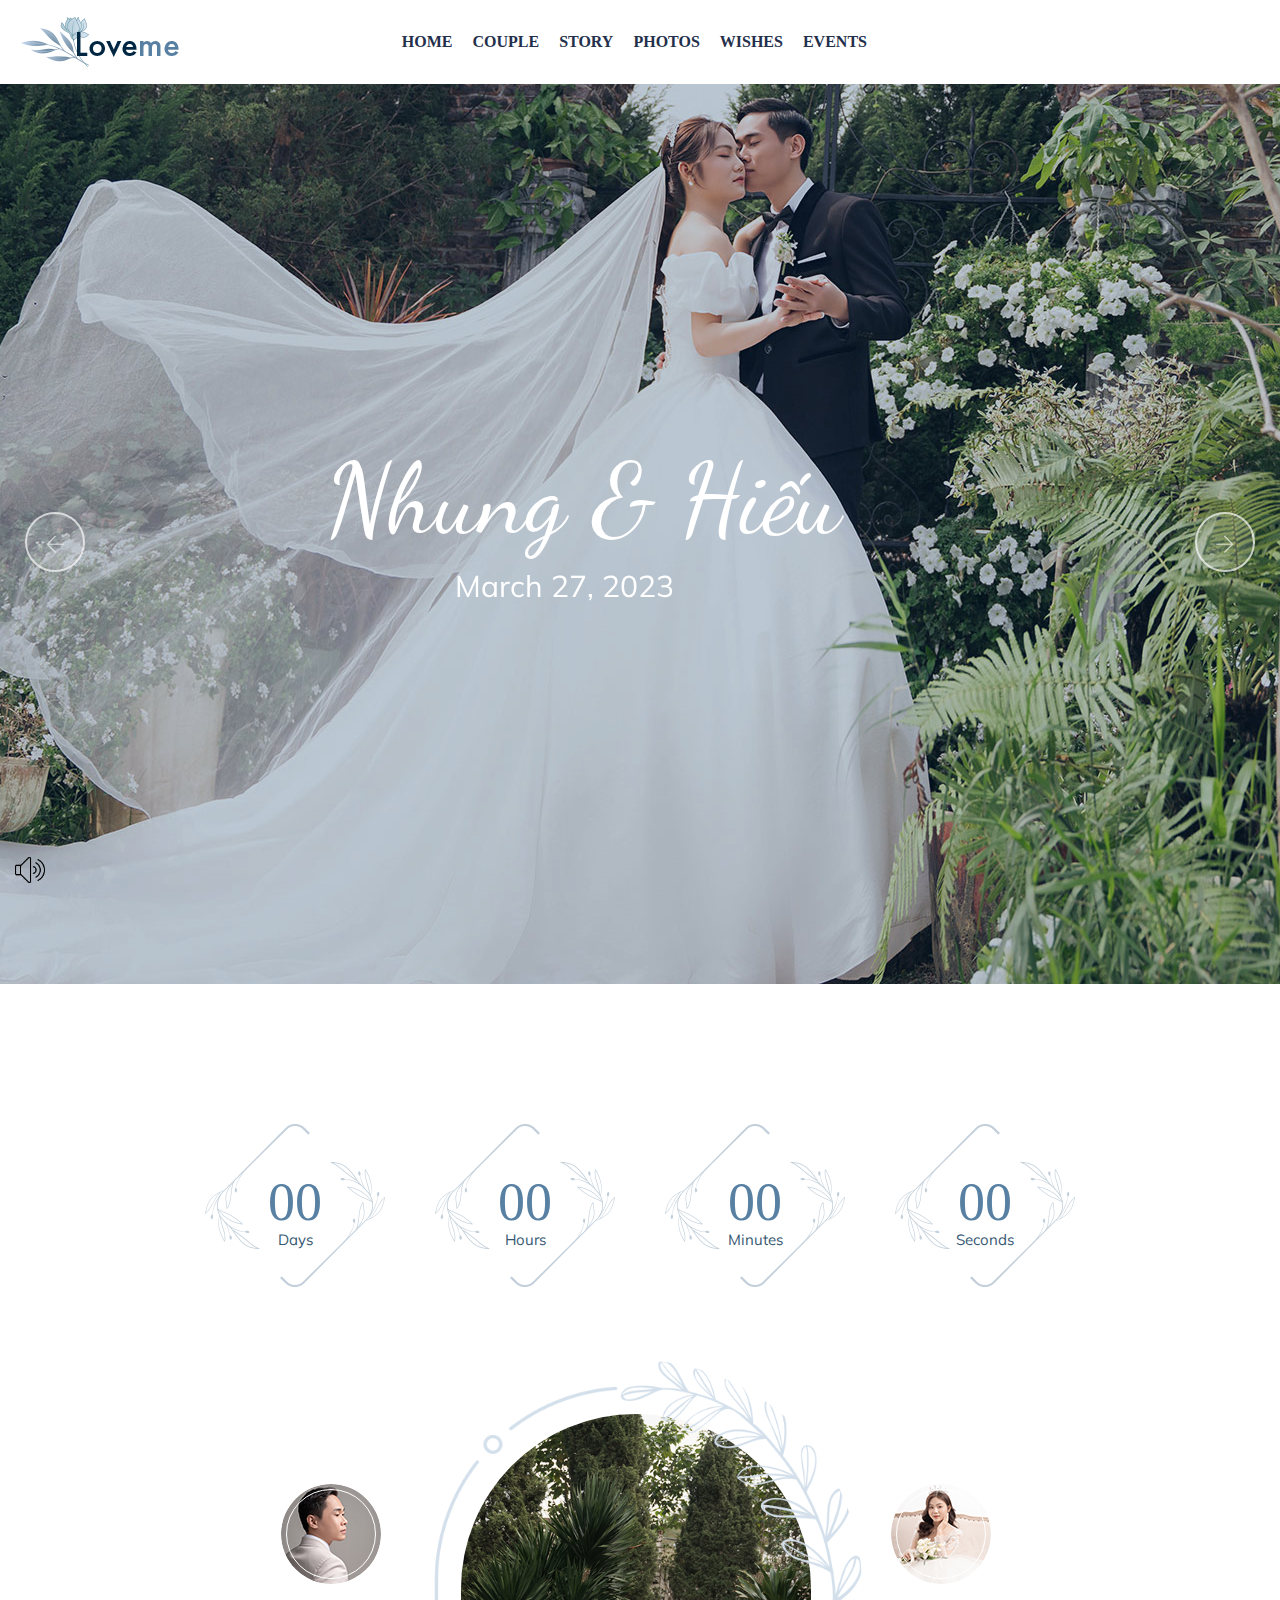
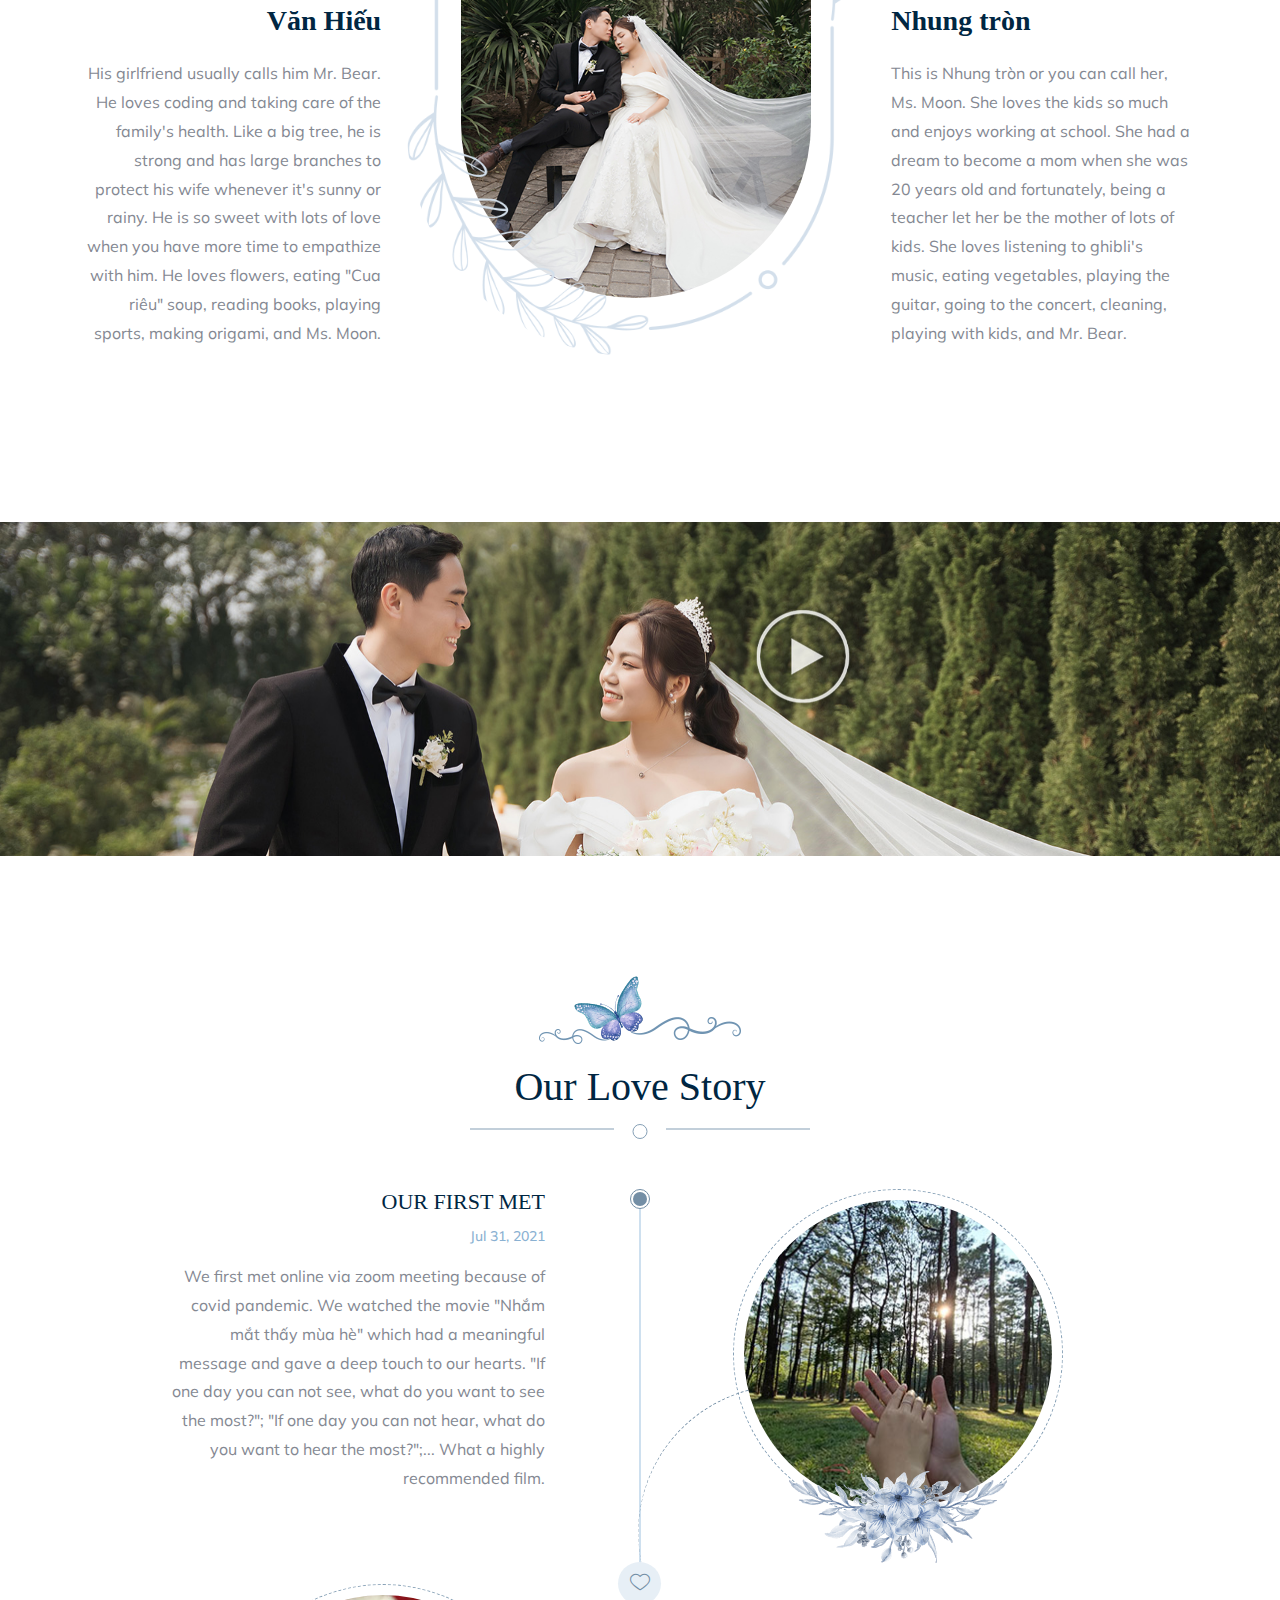
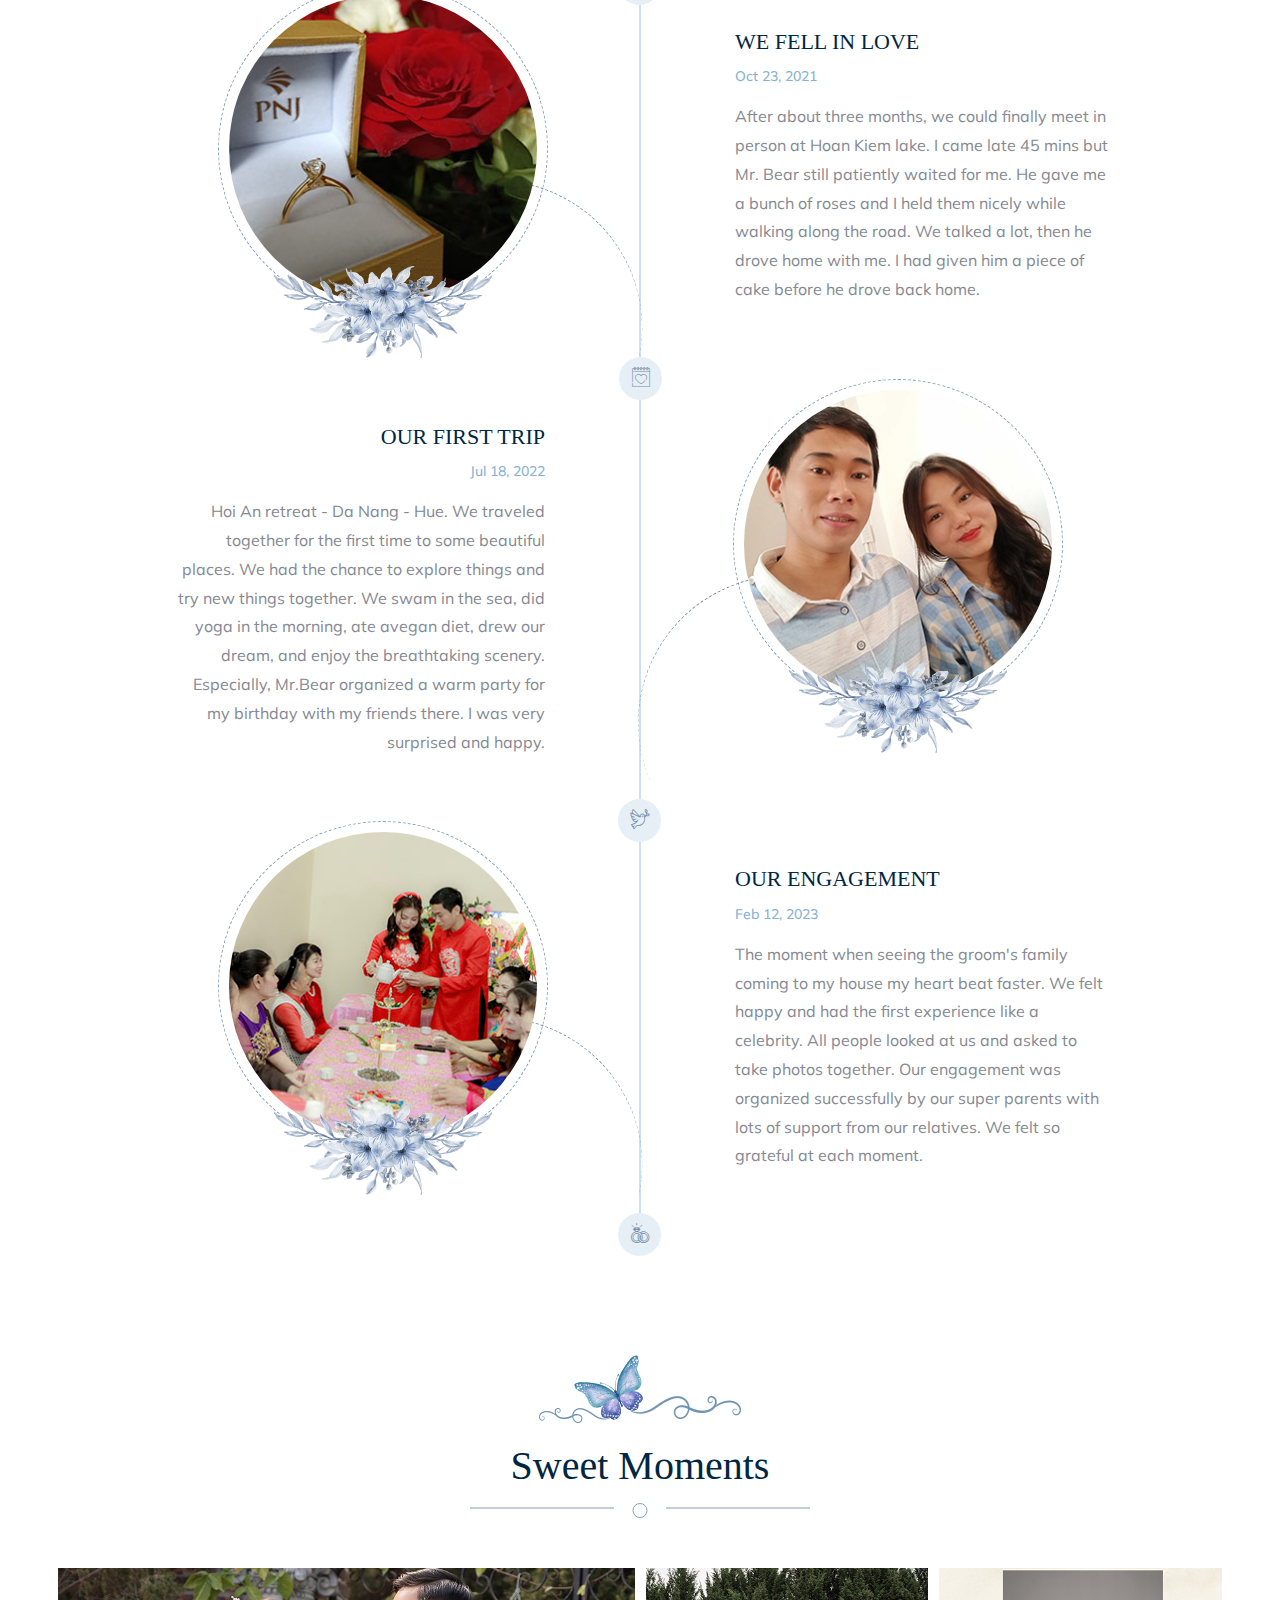
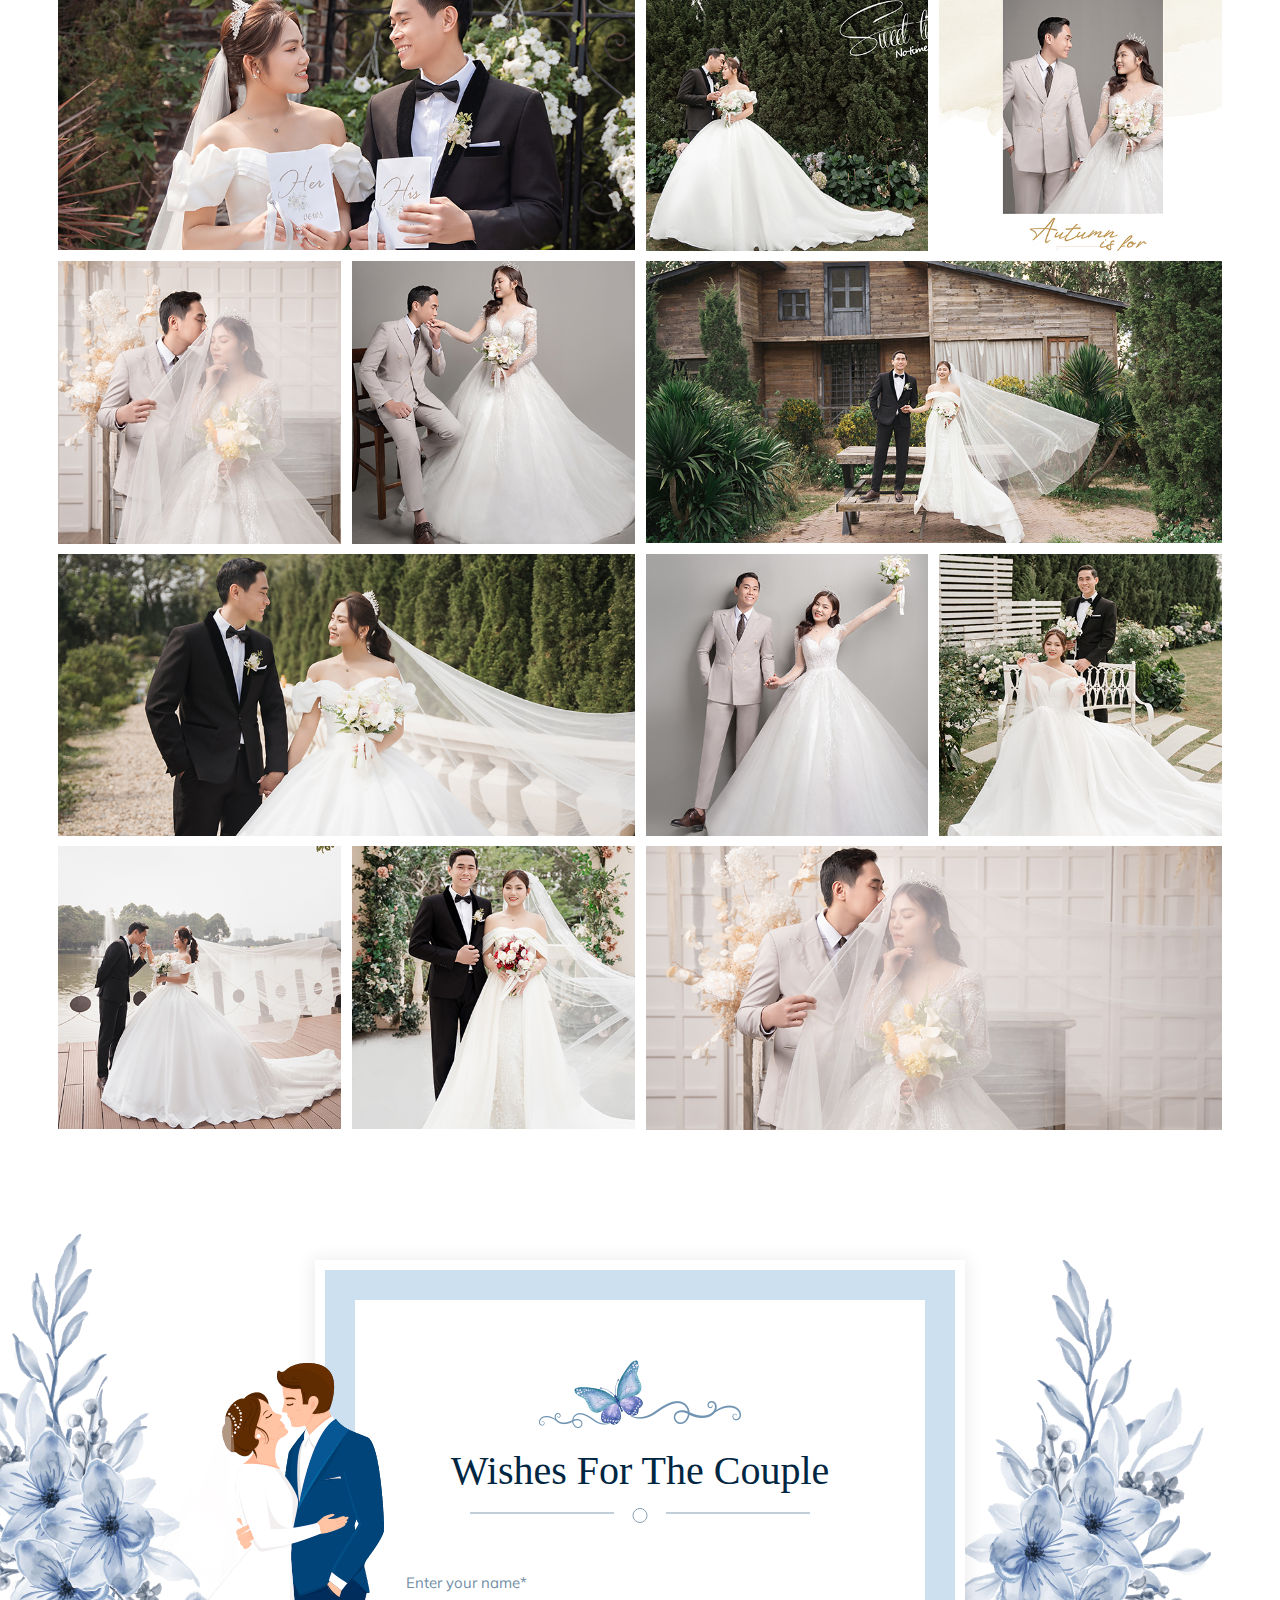
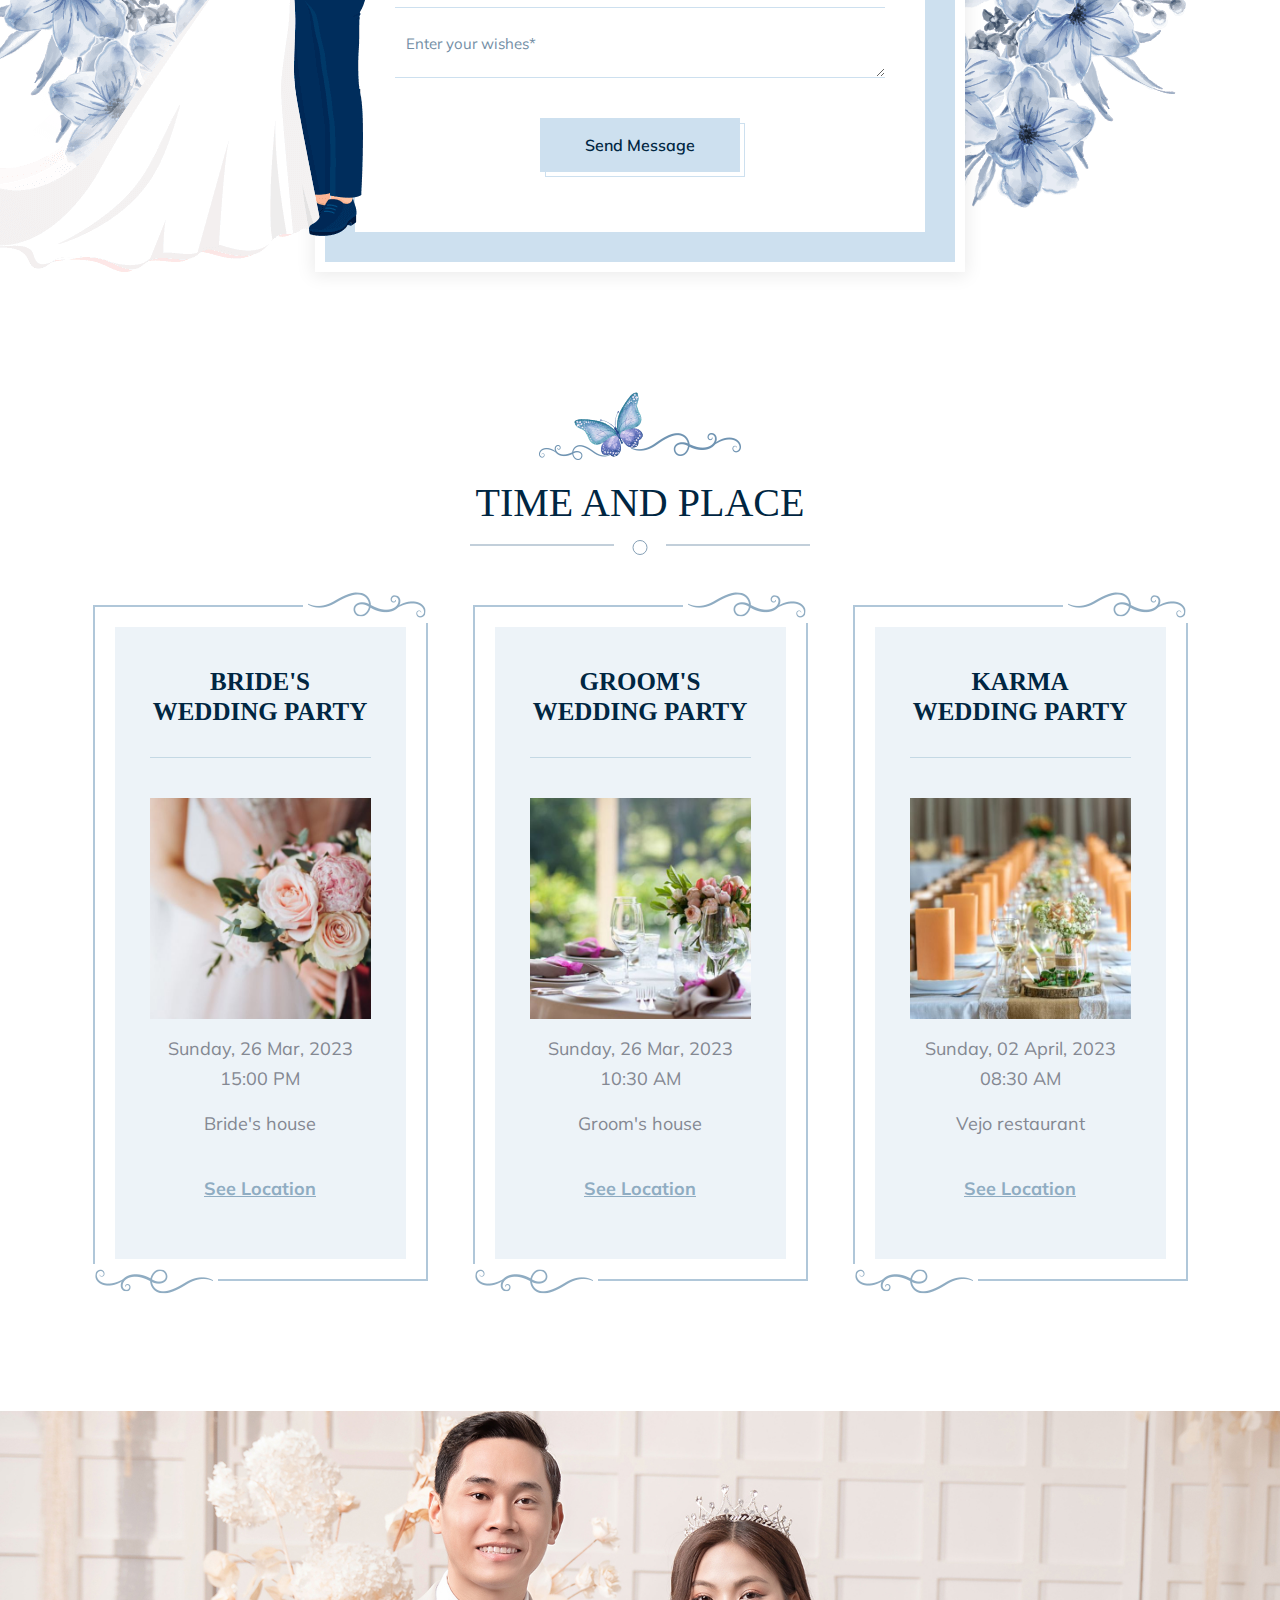
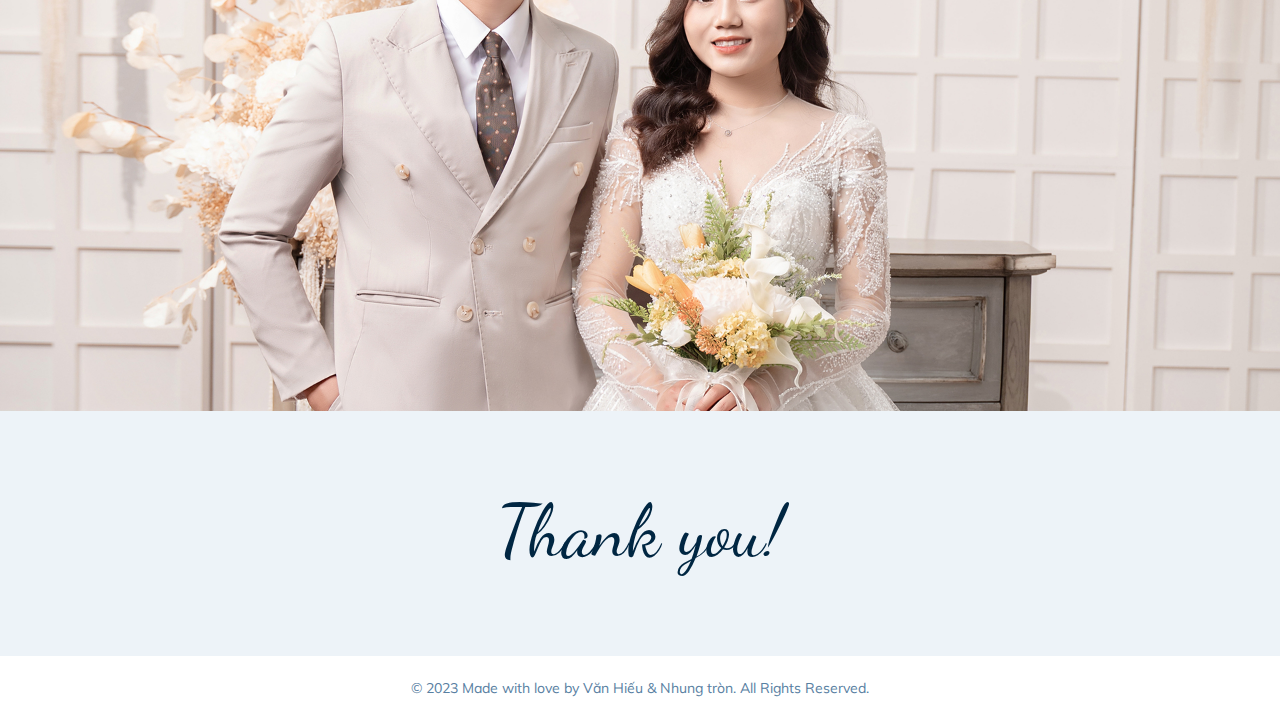
==== commit 517b6f28: "Thêm video, sửa ảnh footer" ====
--- a/index.html
+++ b/index.html
@@ -592,19 +592,22 @@
         </section>
         <!-- end couple-section -->
         <!-- start wpo-video-section -->
-        <!-- <section class="wpo-video-section-s2">
-            <h2 class="hidden">some</h2>
+        <section class="wpo-video-section-s2">
+            <!-- <h2 class="hidden">some</h2>
             <div class="wpo-video-item">
                 <div class="wpo-video-img">
                     <img src="./Loveme - Wedding &amp; Wedding Planner HTML5 Template_files/cta2.jpg" alt="">
                     <a href="https://www.youtube.com/embed/teLhLLlhfzc" class="video-btn" data-type="iframe"><i class="fi flaticon-play"></i></a>
                 </div>
-            </div>
-        </section> -->
+            </div> -->
+            <a href="https://youtu.be/_tarnKccw04"><img style="width: auto;height: fit-content;"
+                    src="./Loveme - Wedding &amp; Wedding Planner HTML5 Template_files/cta2.jpg"
+                    alt="Click for Sound"></a>
+        </section>
         <!-- end wpo-video-section-->
 
         <!-- start story-section -->
-        <section class="story-section" id="story">
+        <section class="story-section section-padding" id="story">
             <div class="container">
                 <div class="row">
                     <div class="wpo-section-title-s2">
@@ -1343,7 +1346,8 @@
         <footer class="site-footer footer-style-1">
             <div class="inner">
                 <div class="couple-pic">
-                    <img src="./Loveme - Wedding &amp; Wedding Planner HTML5 Template_files/assets/images/slider/slide-4.jpg"
+                    <img style="width: auto;height: fit-content;"
+                        src="./Loveme - Wedding &amp; Wedding Planner HTML5 Template_files/assets/images/slider/slide-footer.jpg"
                         alt="Văn Hiếu &amp; Nhung tròn Wedding site!">
                 </div>
                 <h2 style="font-weight: 100;">Thank you!</h2>
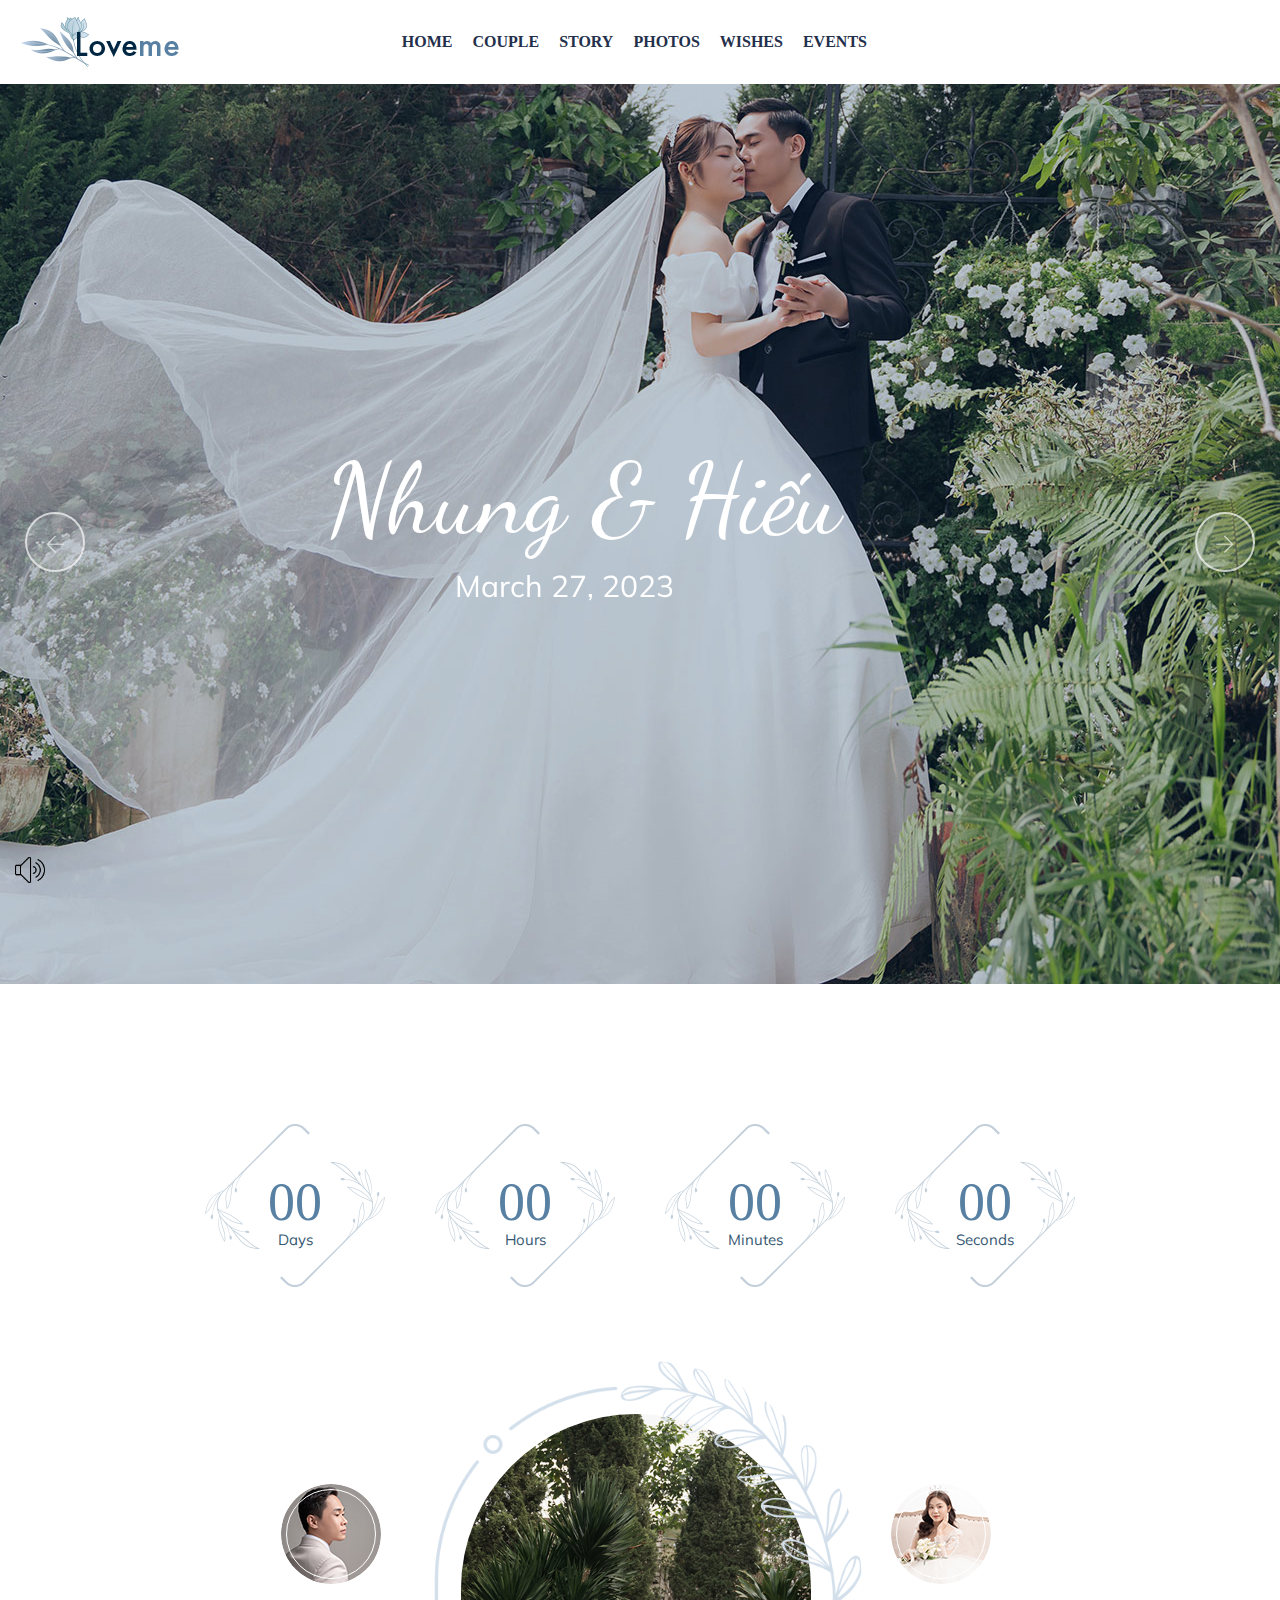
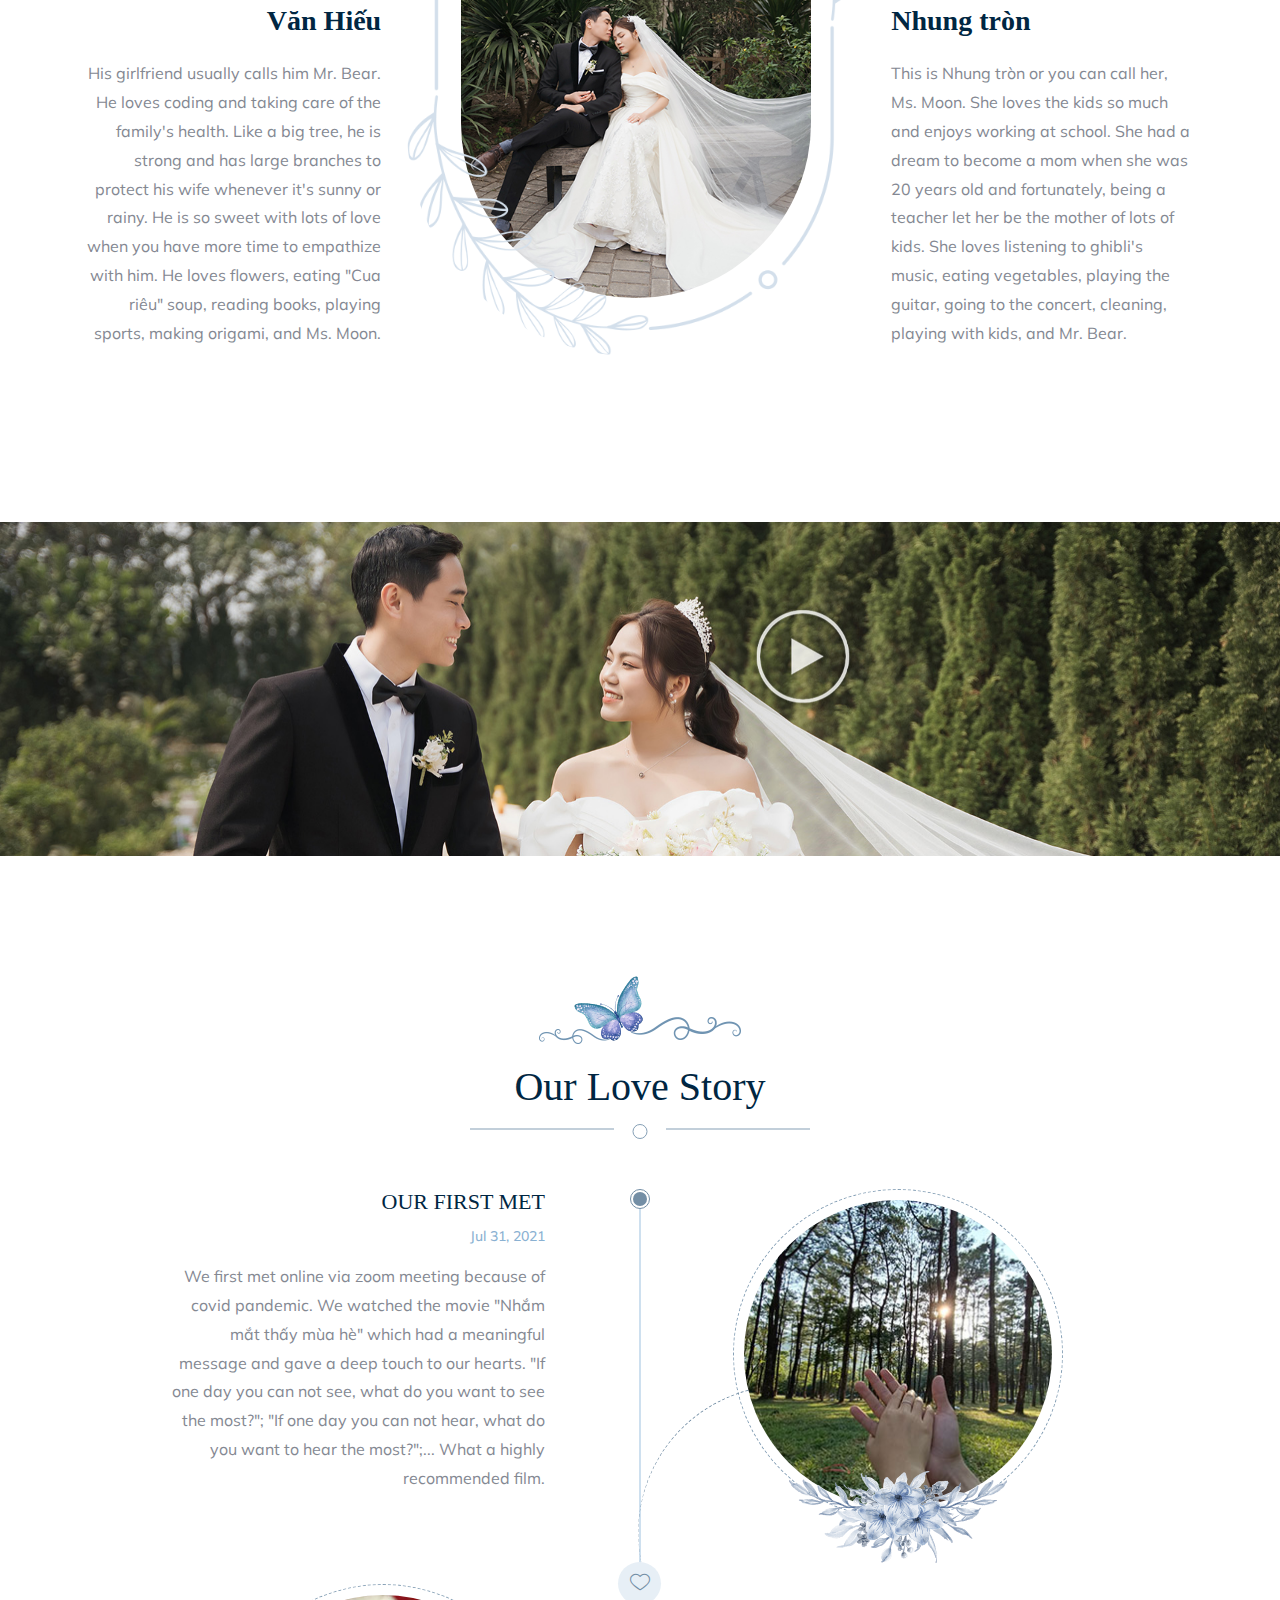
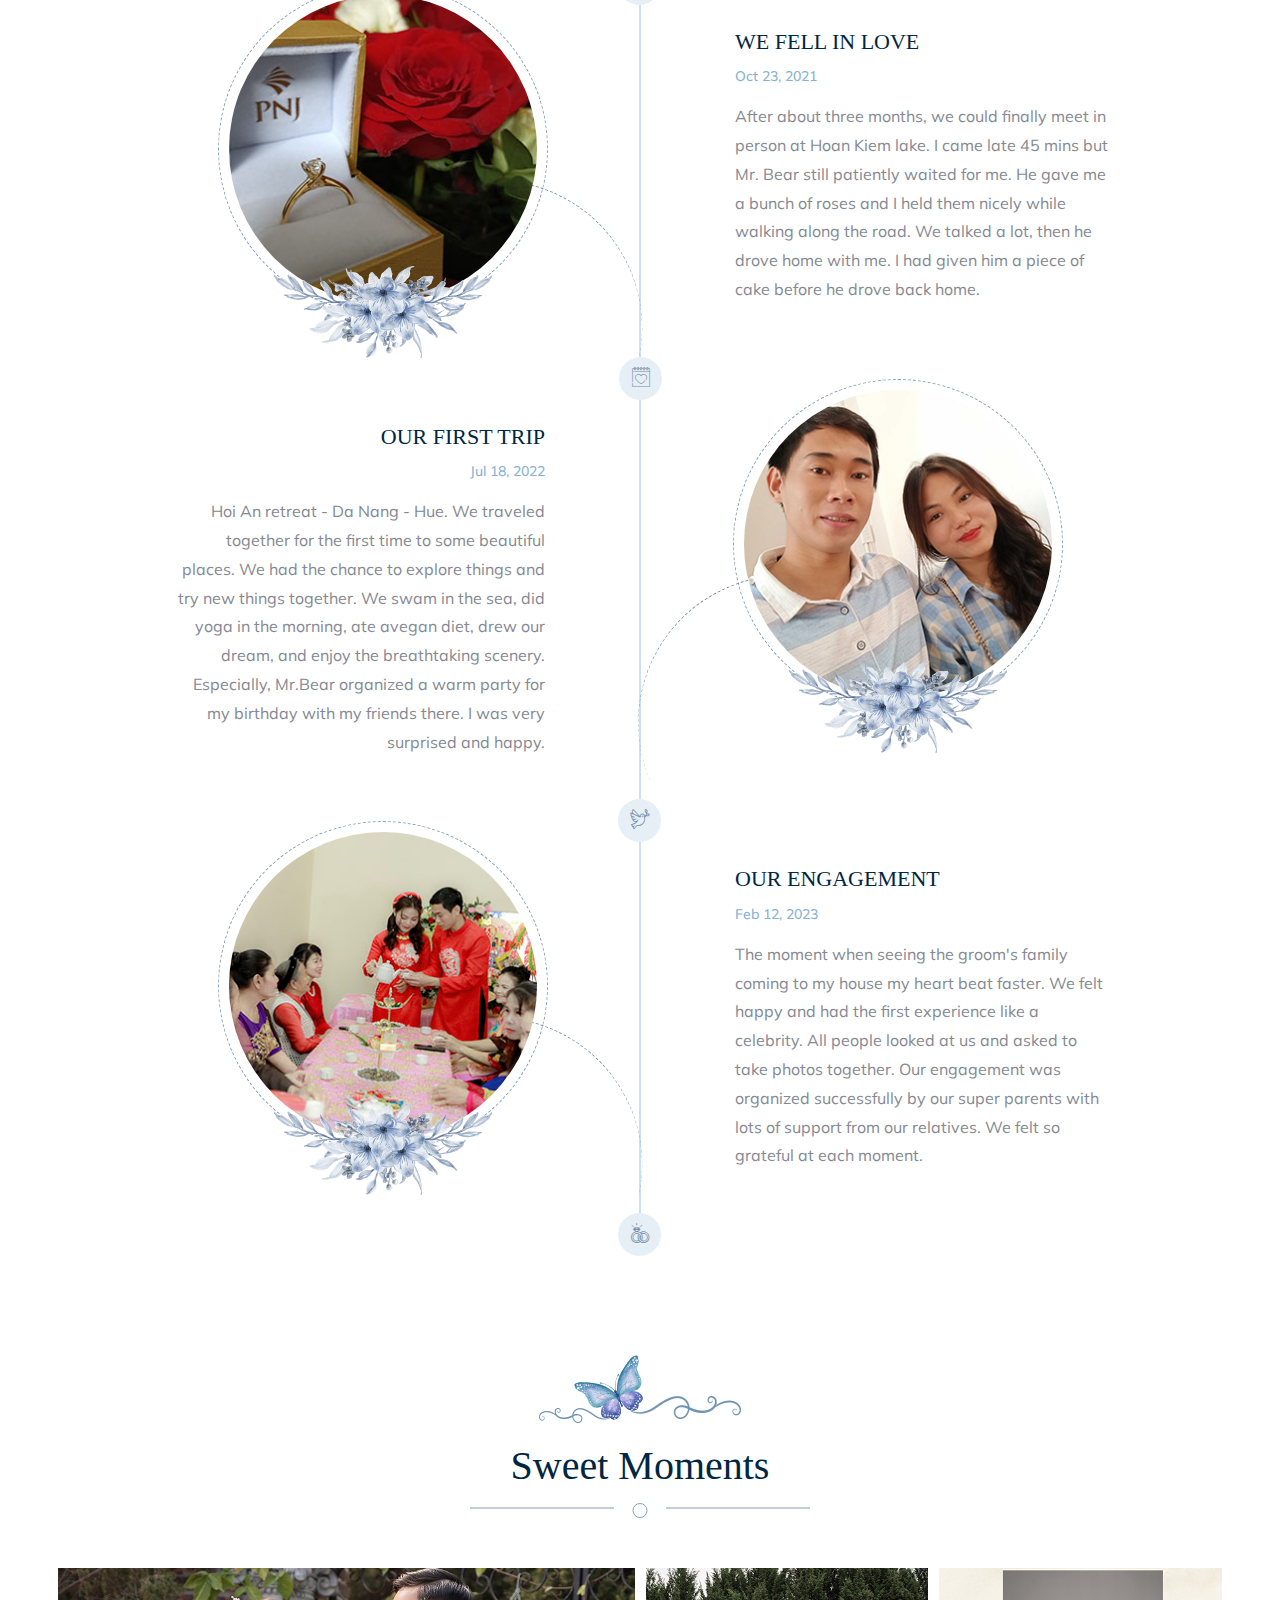
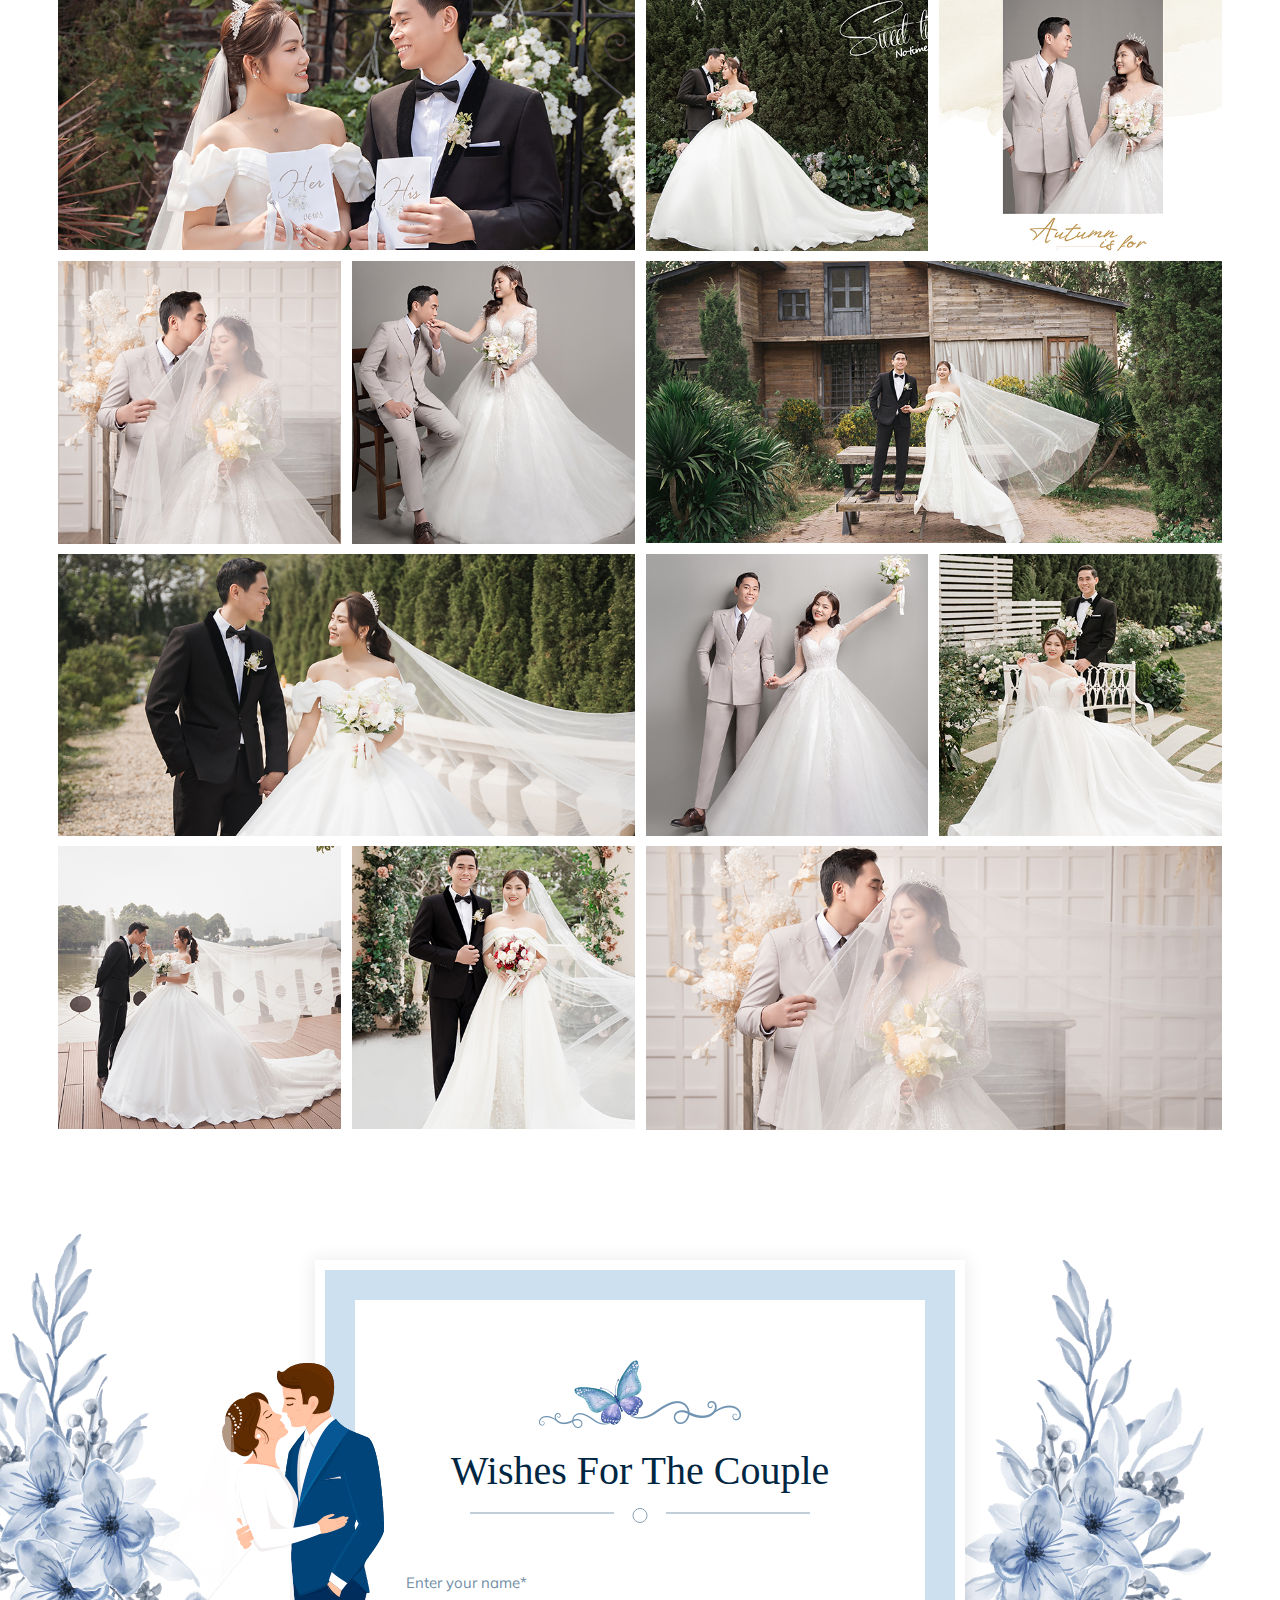
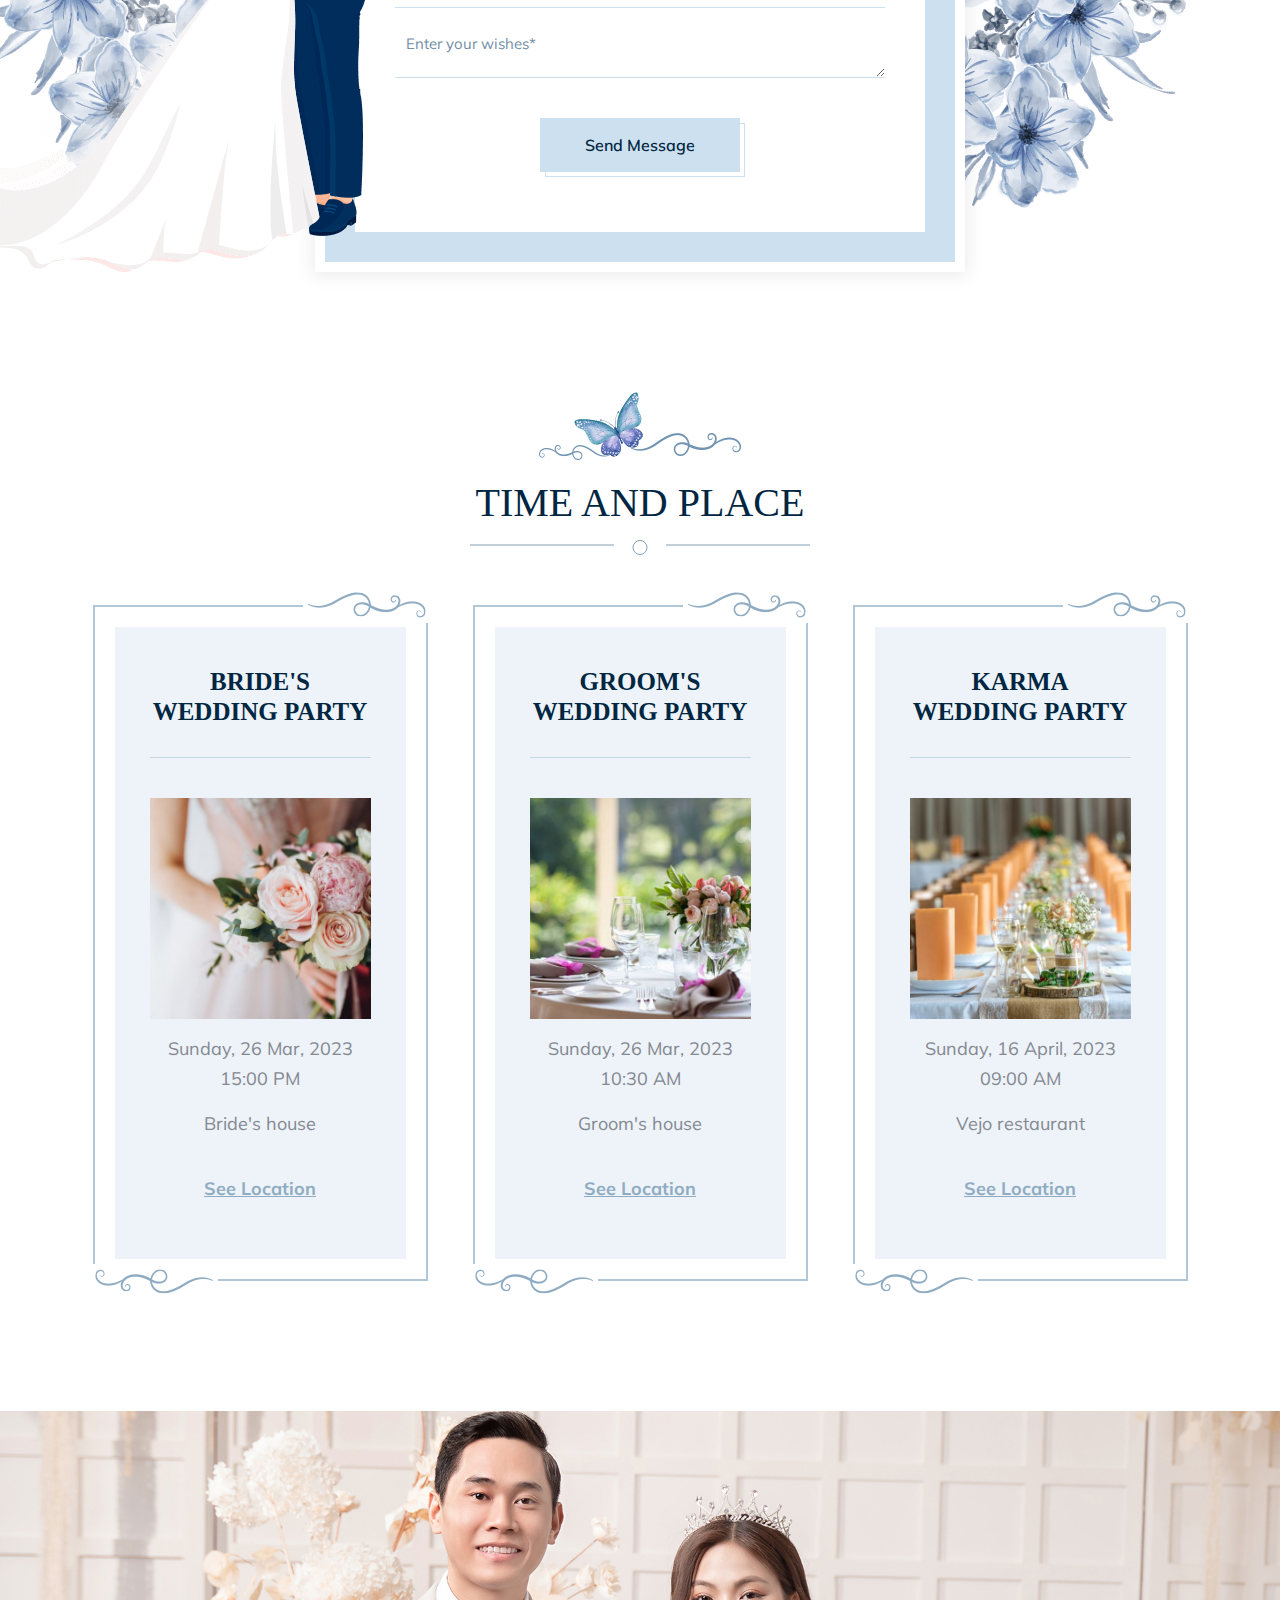
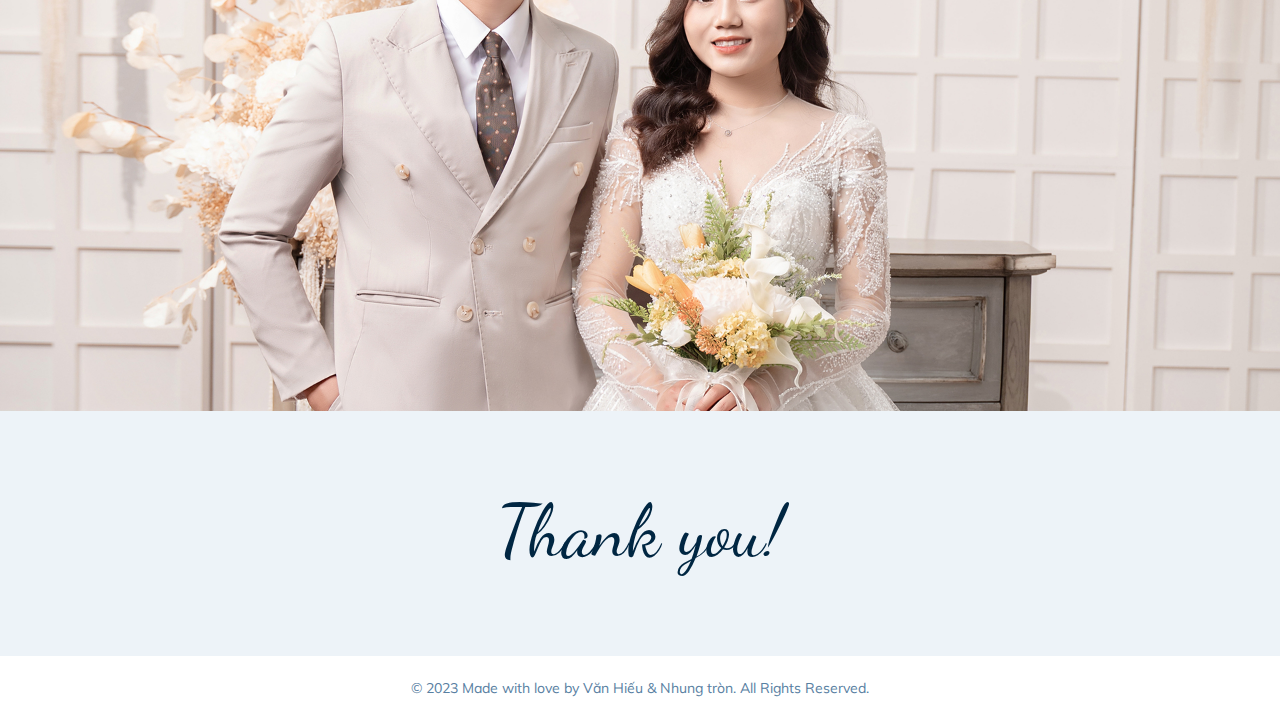
==== commit 33995bfb: "Cập nhật ngày giờ Karma wedding" ====
--- a/index.html
+++ b/index.html
@@ -1117,8 +1117,8 @@
                                 <ul>
                                     <li><img src="./Loveme - Wedding &amp; Wedding Planner HTML5 Template_files/assets/images/events/event_3.jpeg"
                                             alt="" class="img img-responsive"></li>
-                                    <li>Sunday, 02 April, 2023
-                                        08:30 AM</li>
+                                    <li>Sunday, 16 April, 2023
+                                        09:00 AM</li>
                                     <li>Vejo restaurant</li>
                                     <!-- <li>Phone : +12345678910</li> -->
 
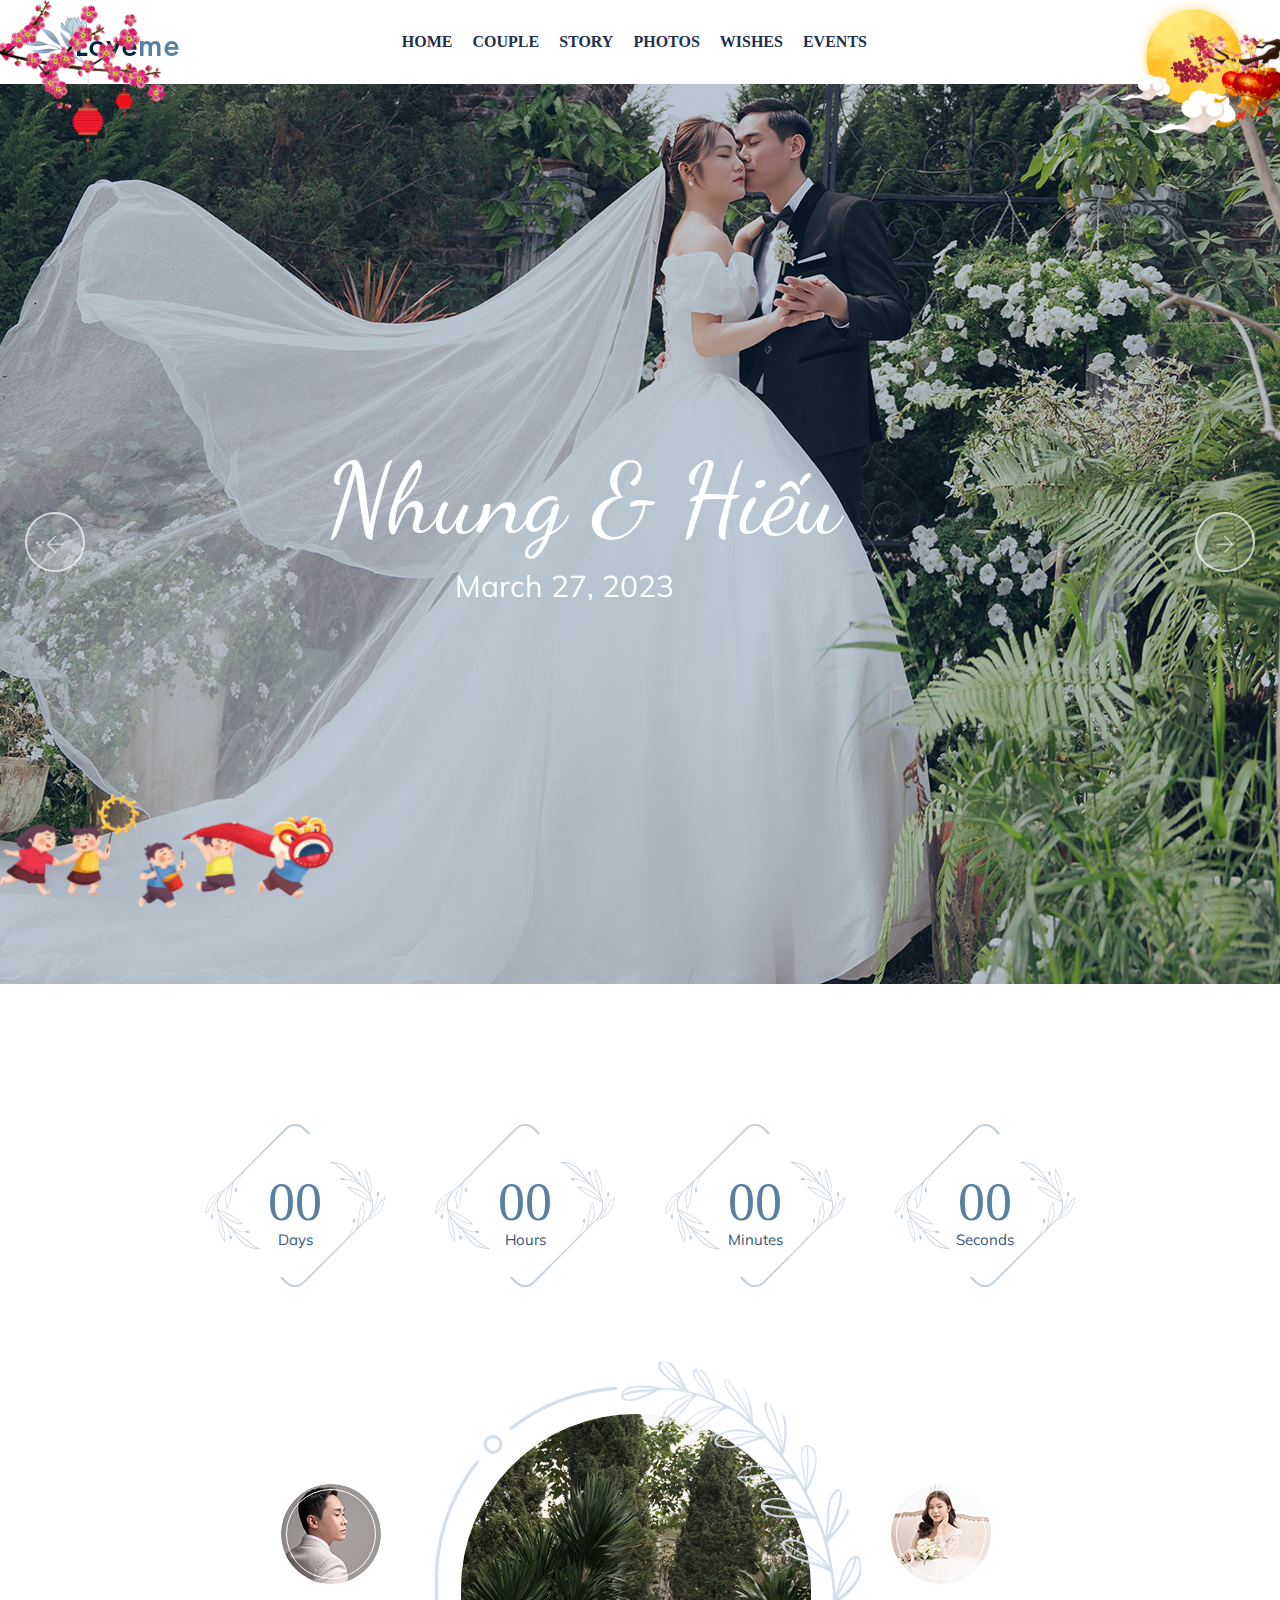
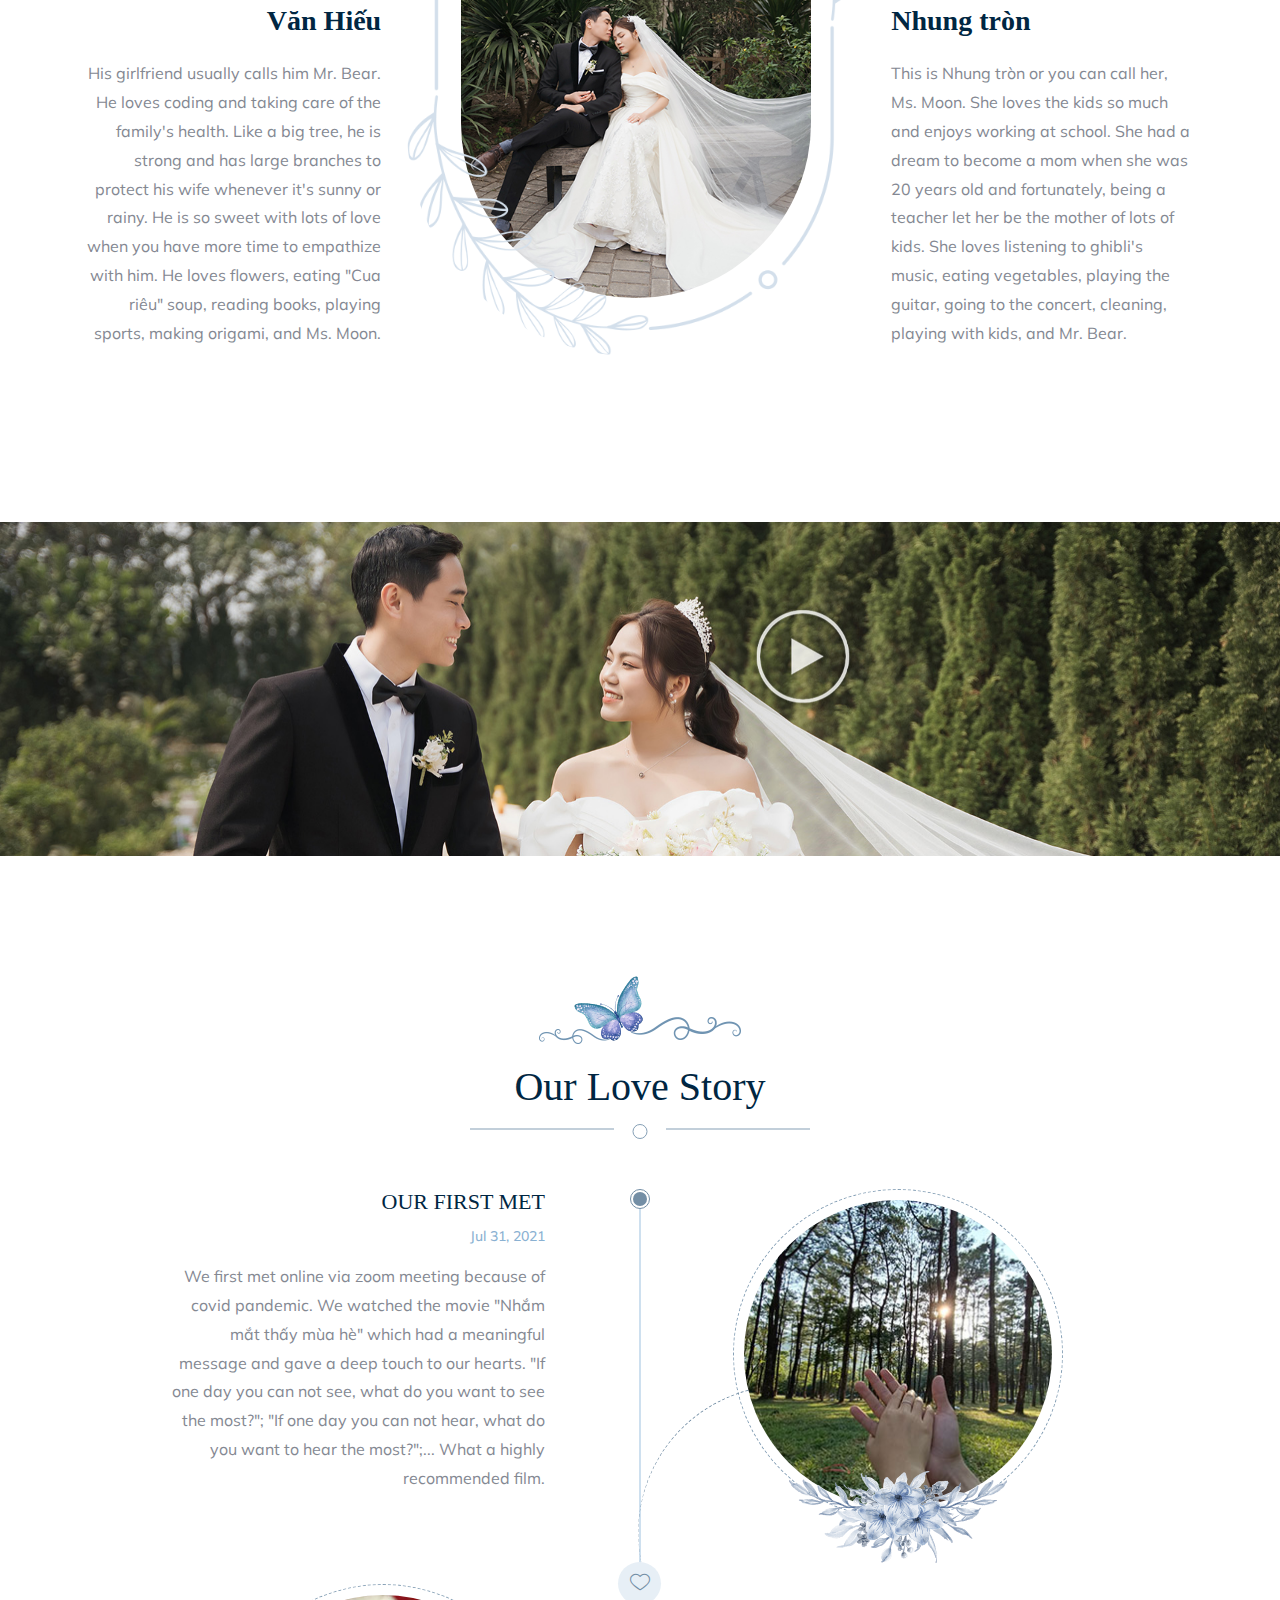
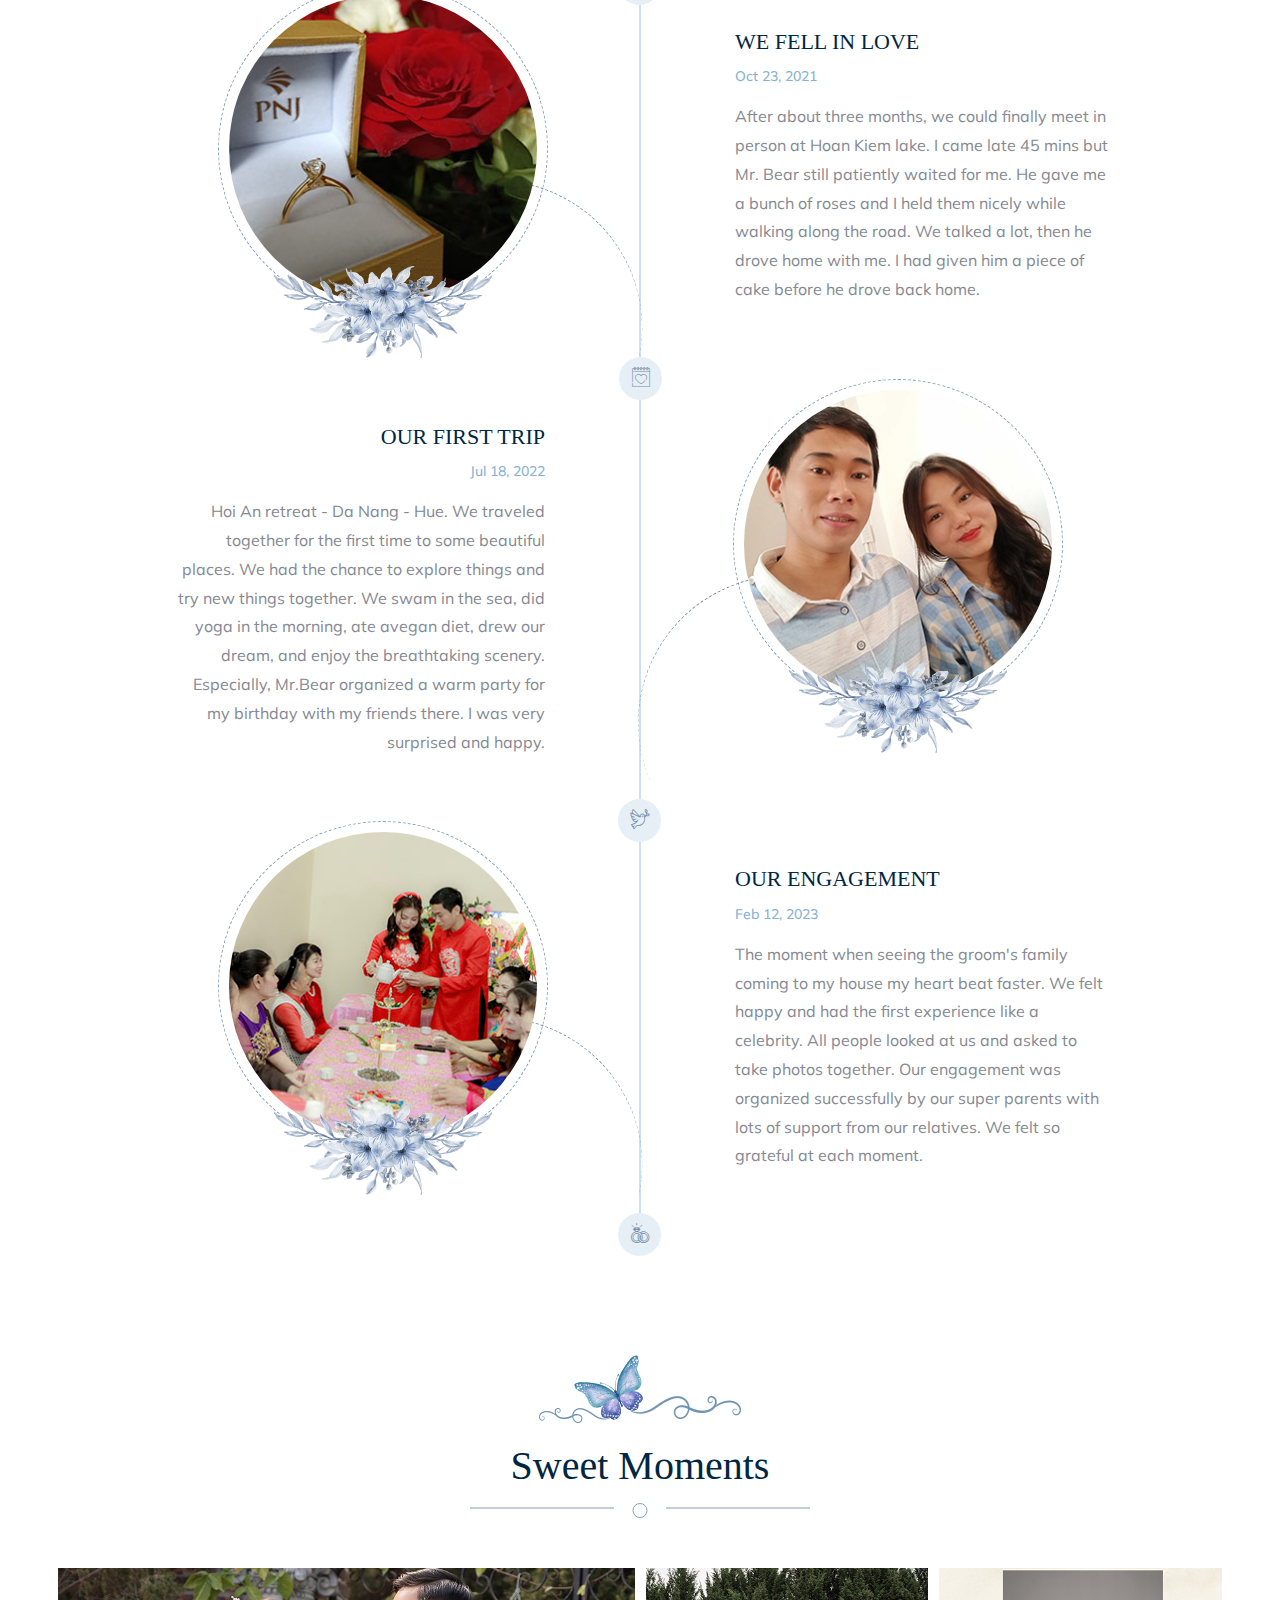
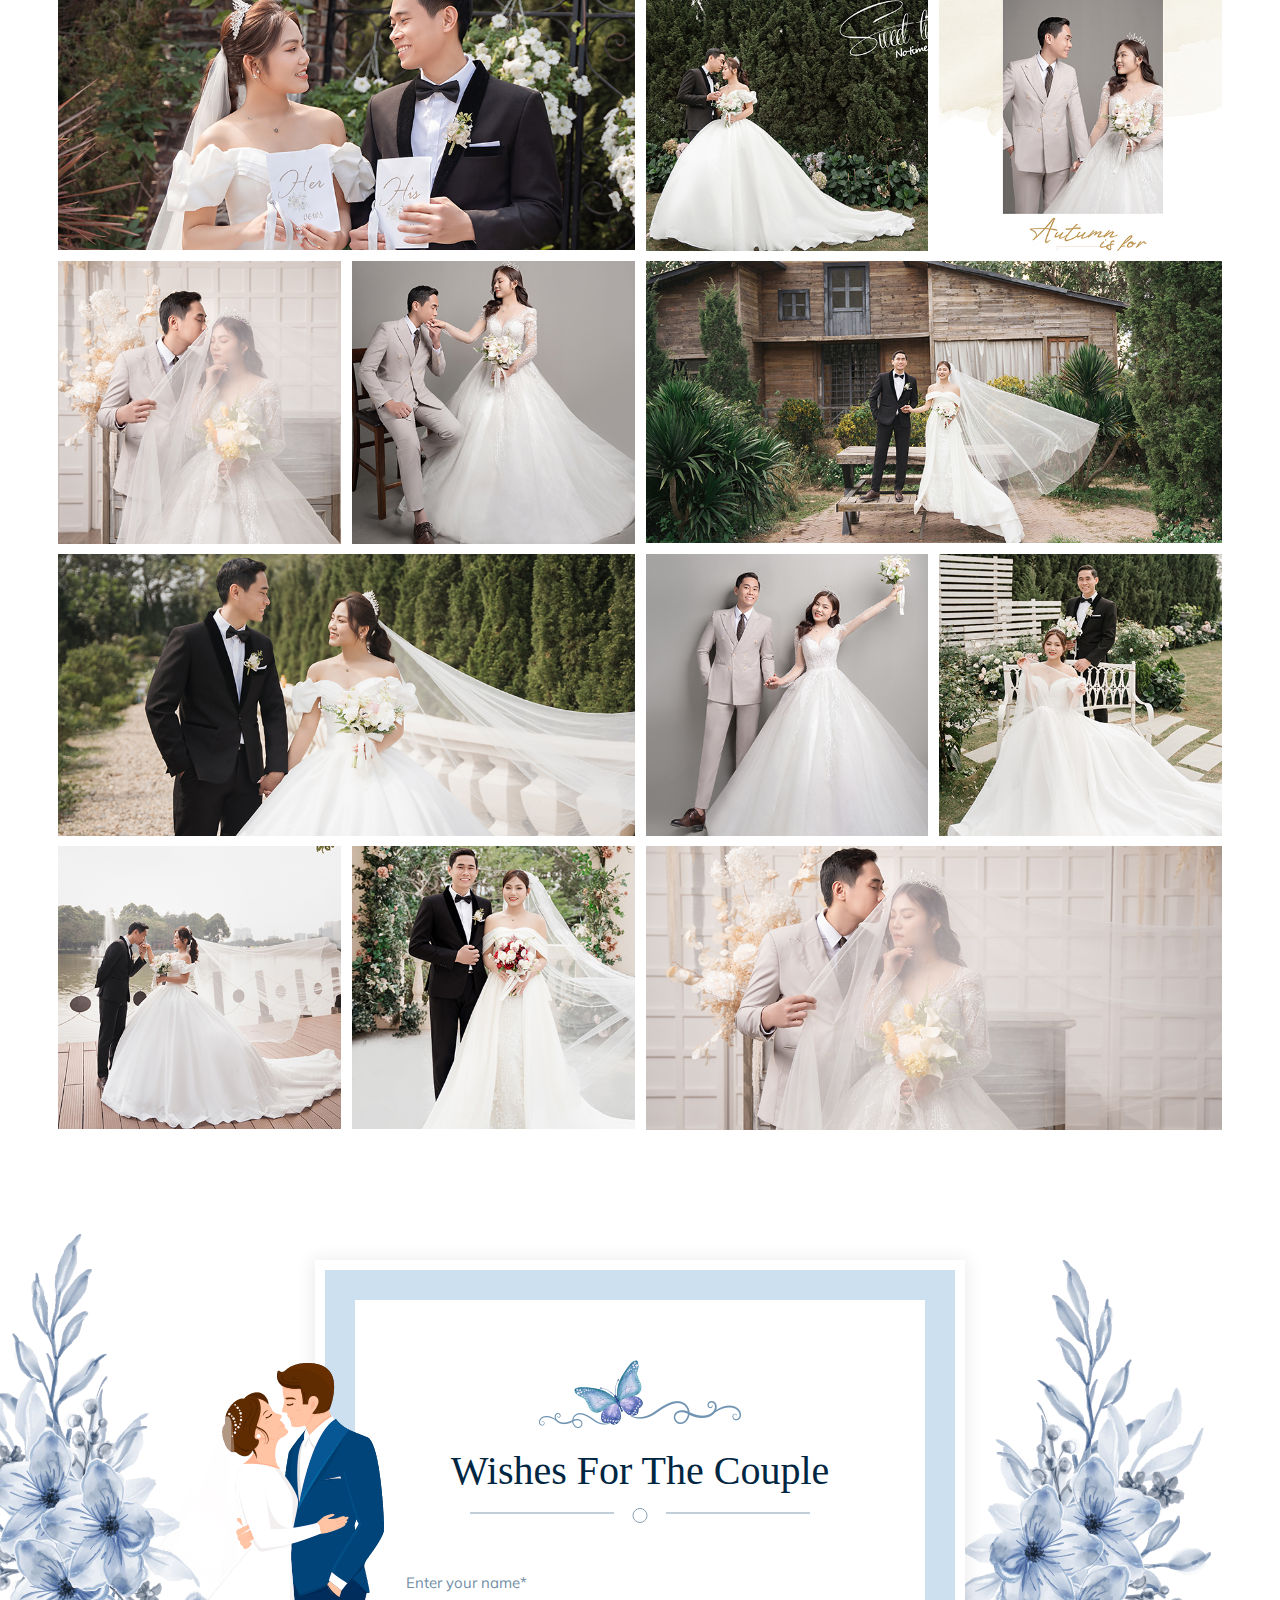
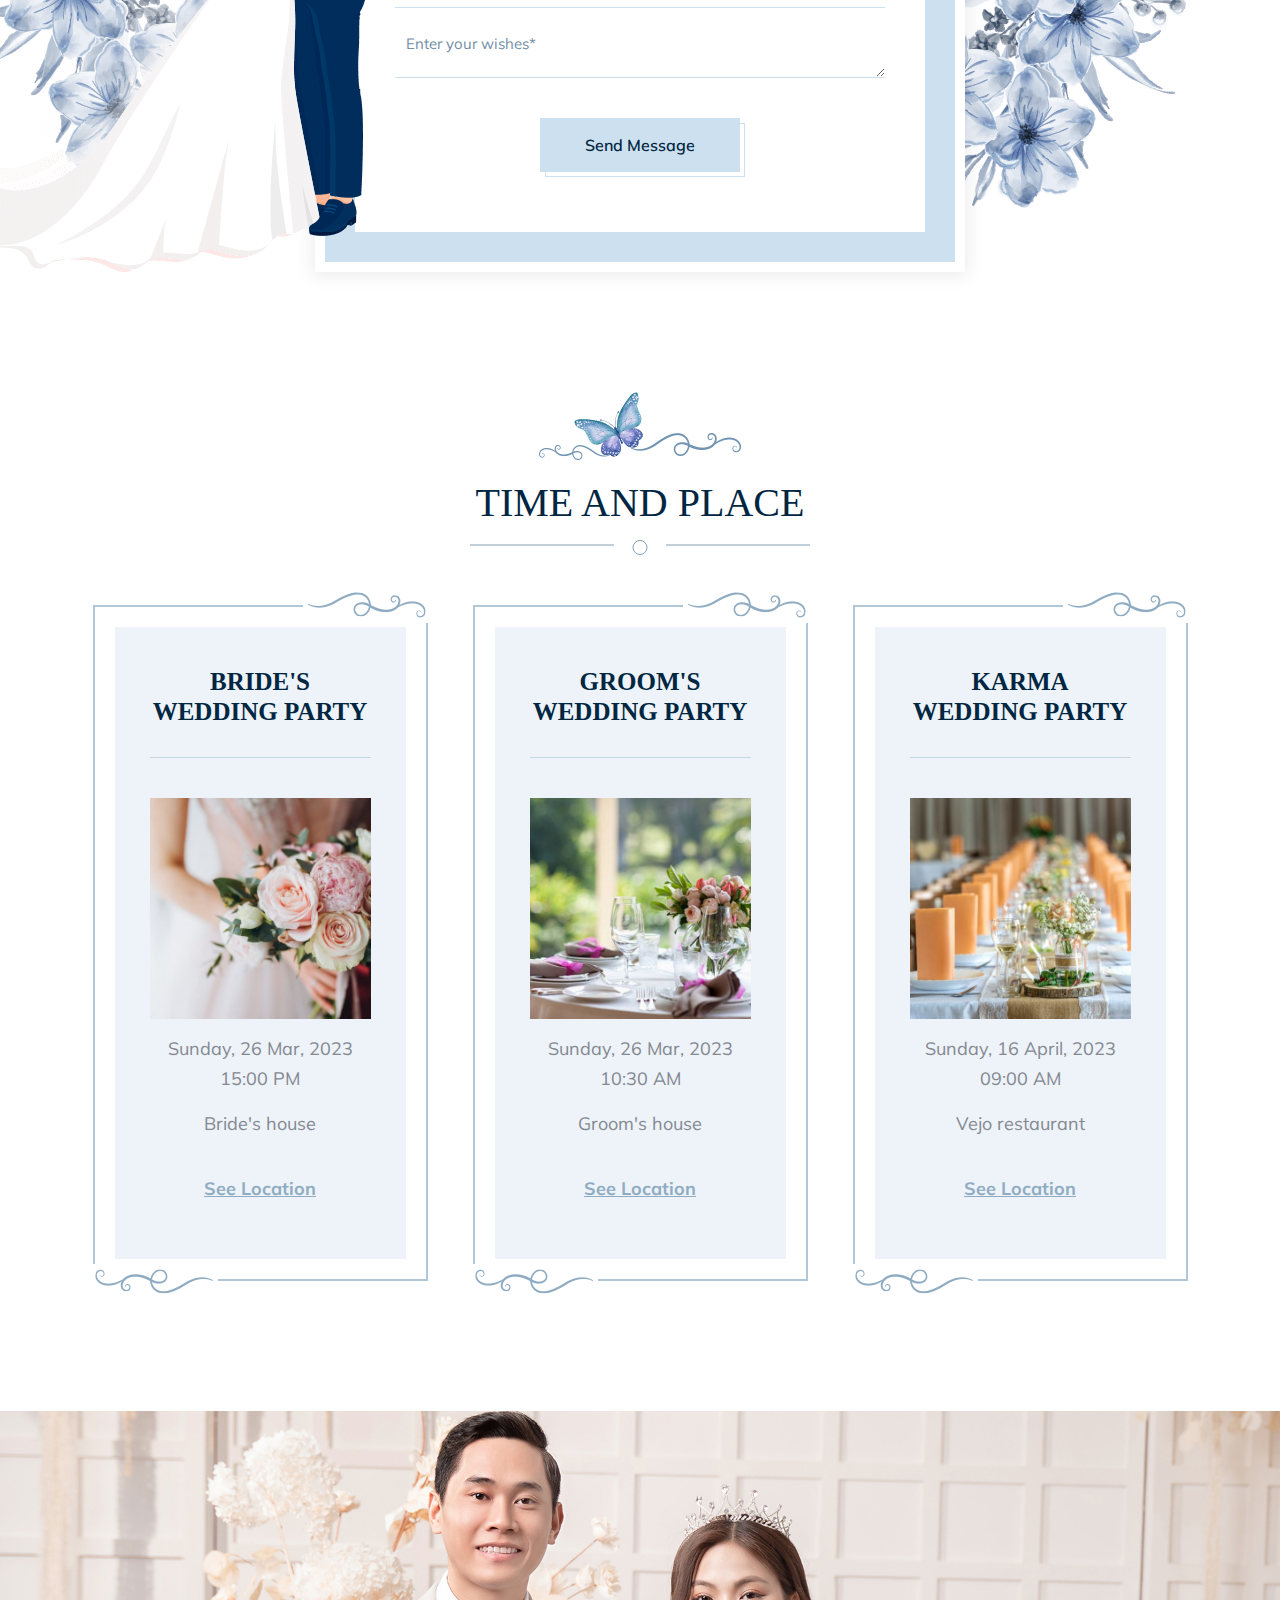
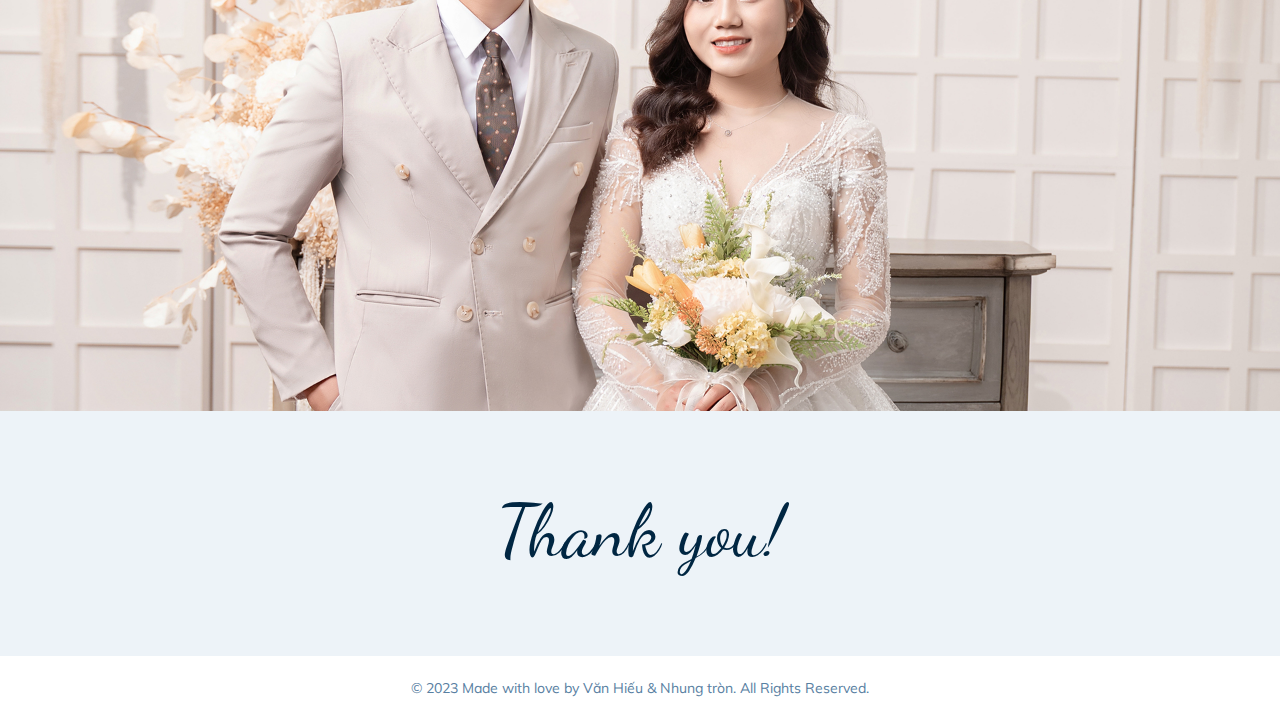
==== commit cb6ed734: "Thêm giao diện trung thu cho web của chúng mình" ====
--- a/index.html
+++ b/index.html
@@ -33,8 +33,17 @@
         .fancybox-margin {
             margin-right: 14px;
         }
+		.trungthu-left{position:fixed;top:0;left:0;width:166px;z-index:9999}
+		.trungthu-right{position:fixed;top:0;right:0;width:166px;z-index:9999}
+		.trungthu-bottom{position:fixed;bottom:-8px;left:0;width:333px;z-index:9999}
+		@media(max-width:1024px){.trungthu-left,.trungthu-right,.trungthu-bottom{display:none!important}}
     </style>
 </head>
+
+<!-- Tết trung thu 29/09/2023 -->
+<a class="trungthu-left" href="https://nhunghieu.github.io"><img alt="Trang trí đón trung thu cho blog/website bằng hình ảnh cành hoa, mặt trăng, lồng đèn và rước đèn" src="./Loveme - Wedding &amp; Wedding Planner HTML5 Template_files/sources/tet_trung_thu/canh-hoa-long-den-trung-thu.png"/></a>
+<a class="trungthu-right" href="https://nhunghieu.github.io"><img alt="Trang trí đón trung thu cho blog/website bằng hình ảnh cành hoa, mặt trăng, lồng đèn và rước đèn" src="./Loveme - Wedding &amp; Wedding Planner HTML5 Template_files/sources/tet_trung_thu/mat-trang-long-den-trung-thu.png"/></a>
+<a class="trungthu-bottom" href="https://nhunghieu.github.io"><img alt="Trang trí đón trung thu cho blog/website bằng hình ảnh cành hoa, mặt trăng, lồng đèn và rước đèn" src="./Loveme - Wedding &amp; Wedding Planner HTML5 Template_files/sources/tet_trung_thu/ruoc-den-trung-thu.png"/></a>
 
 <body>
 
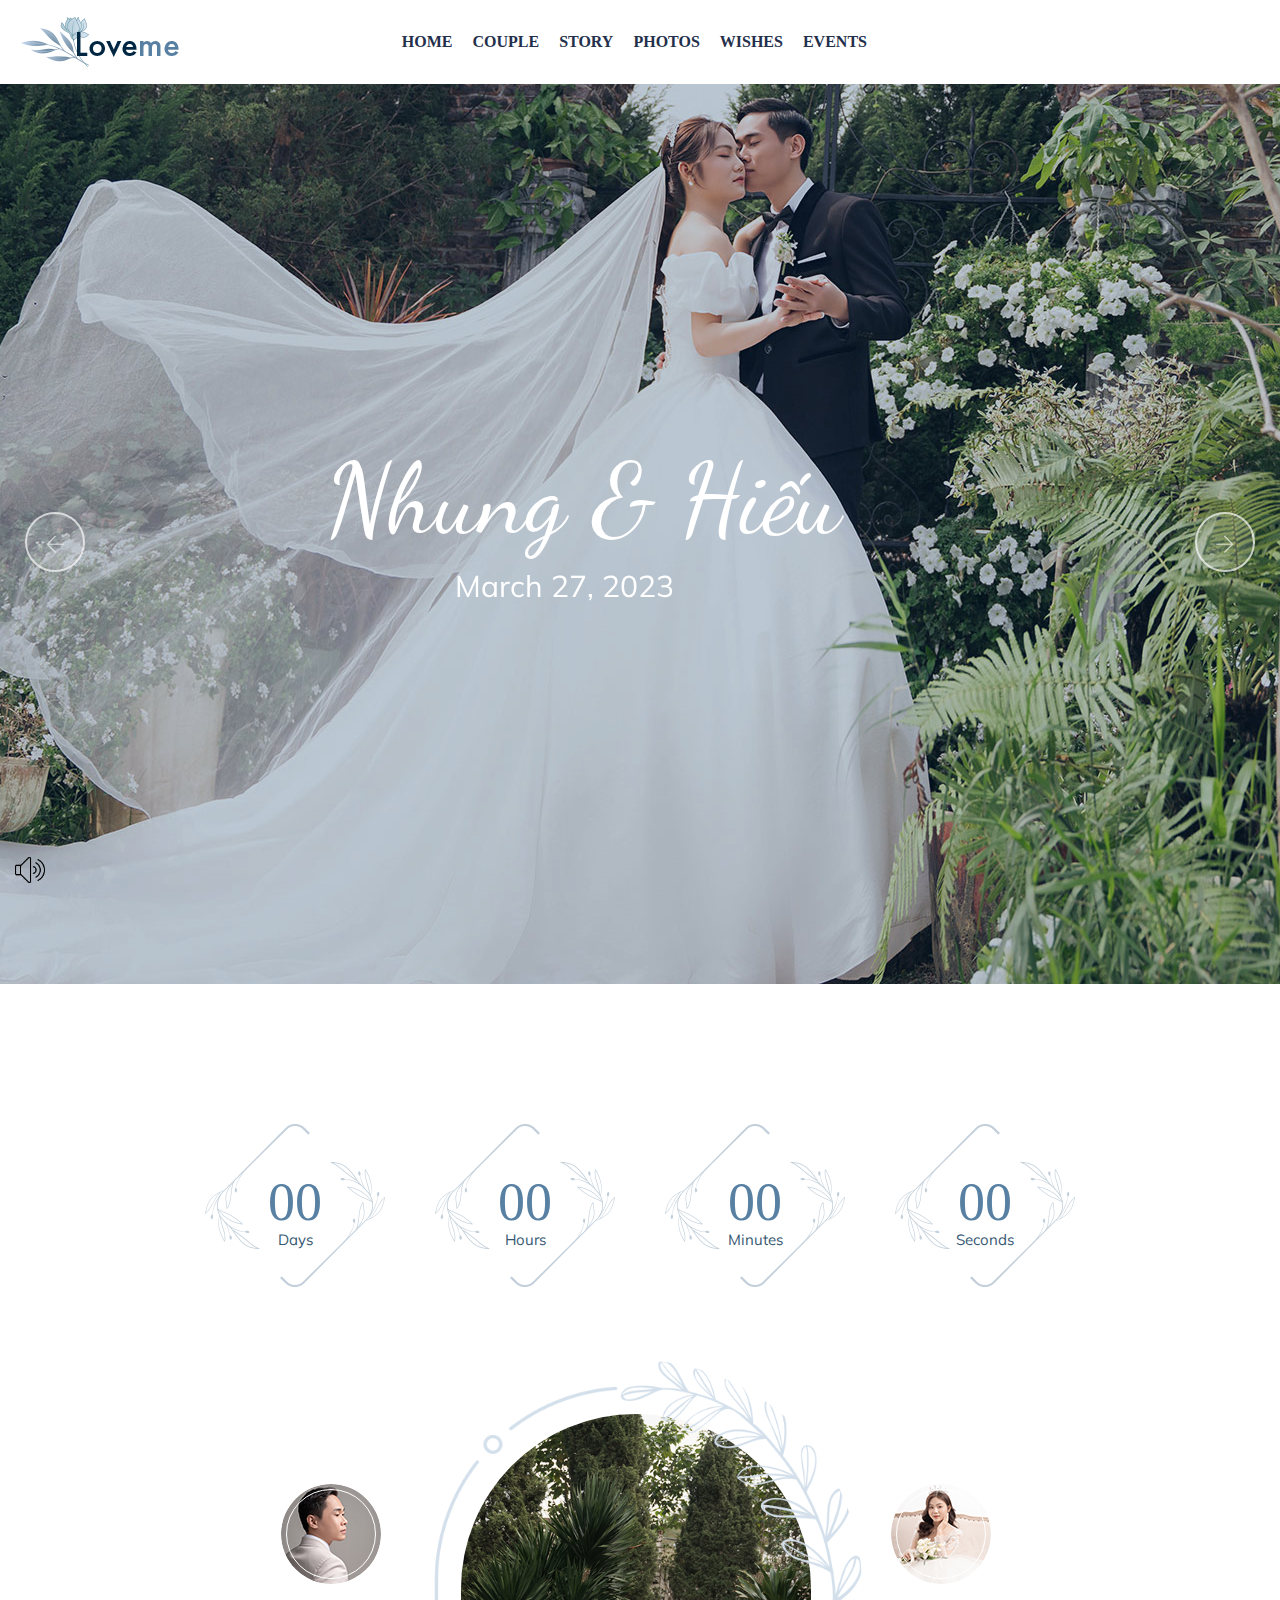
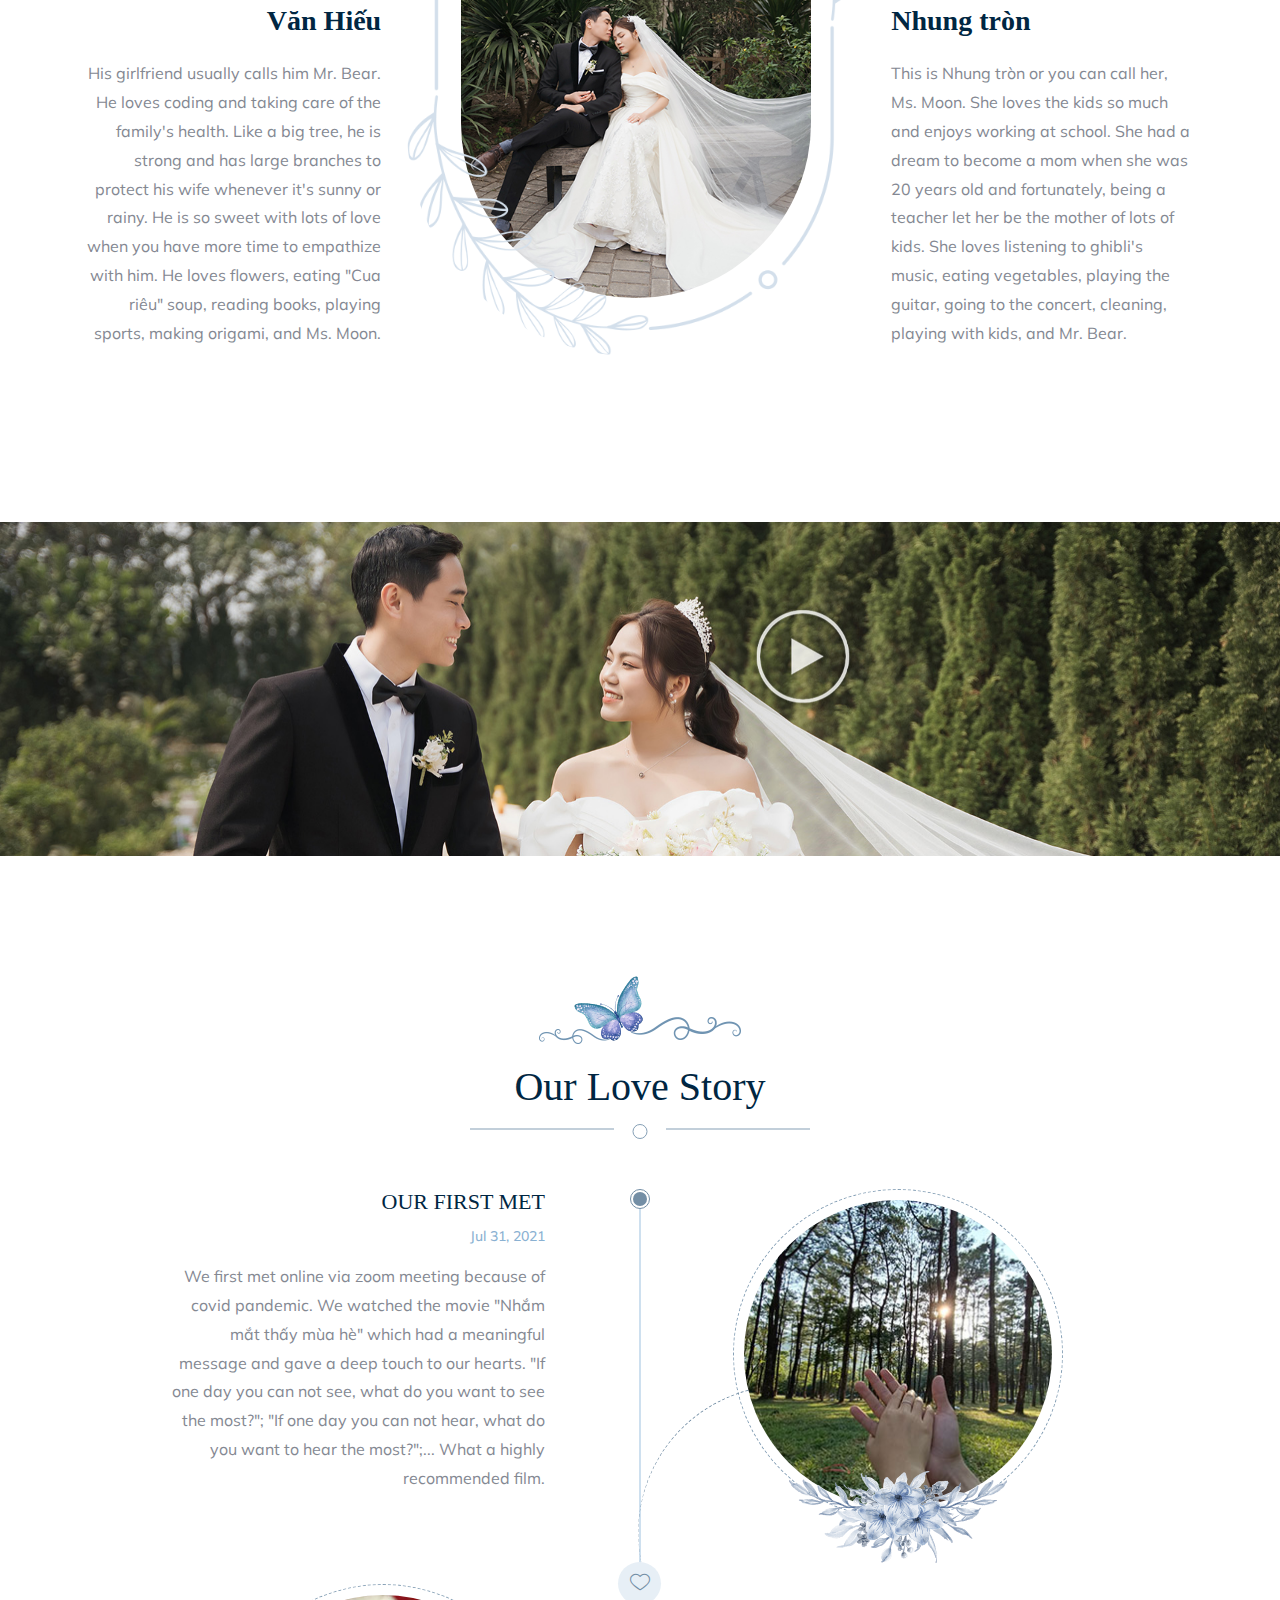
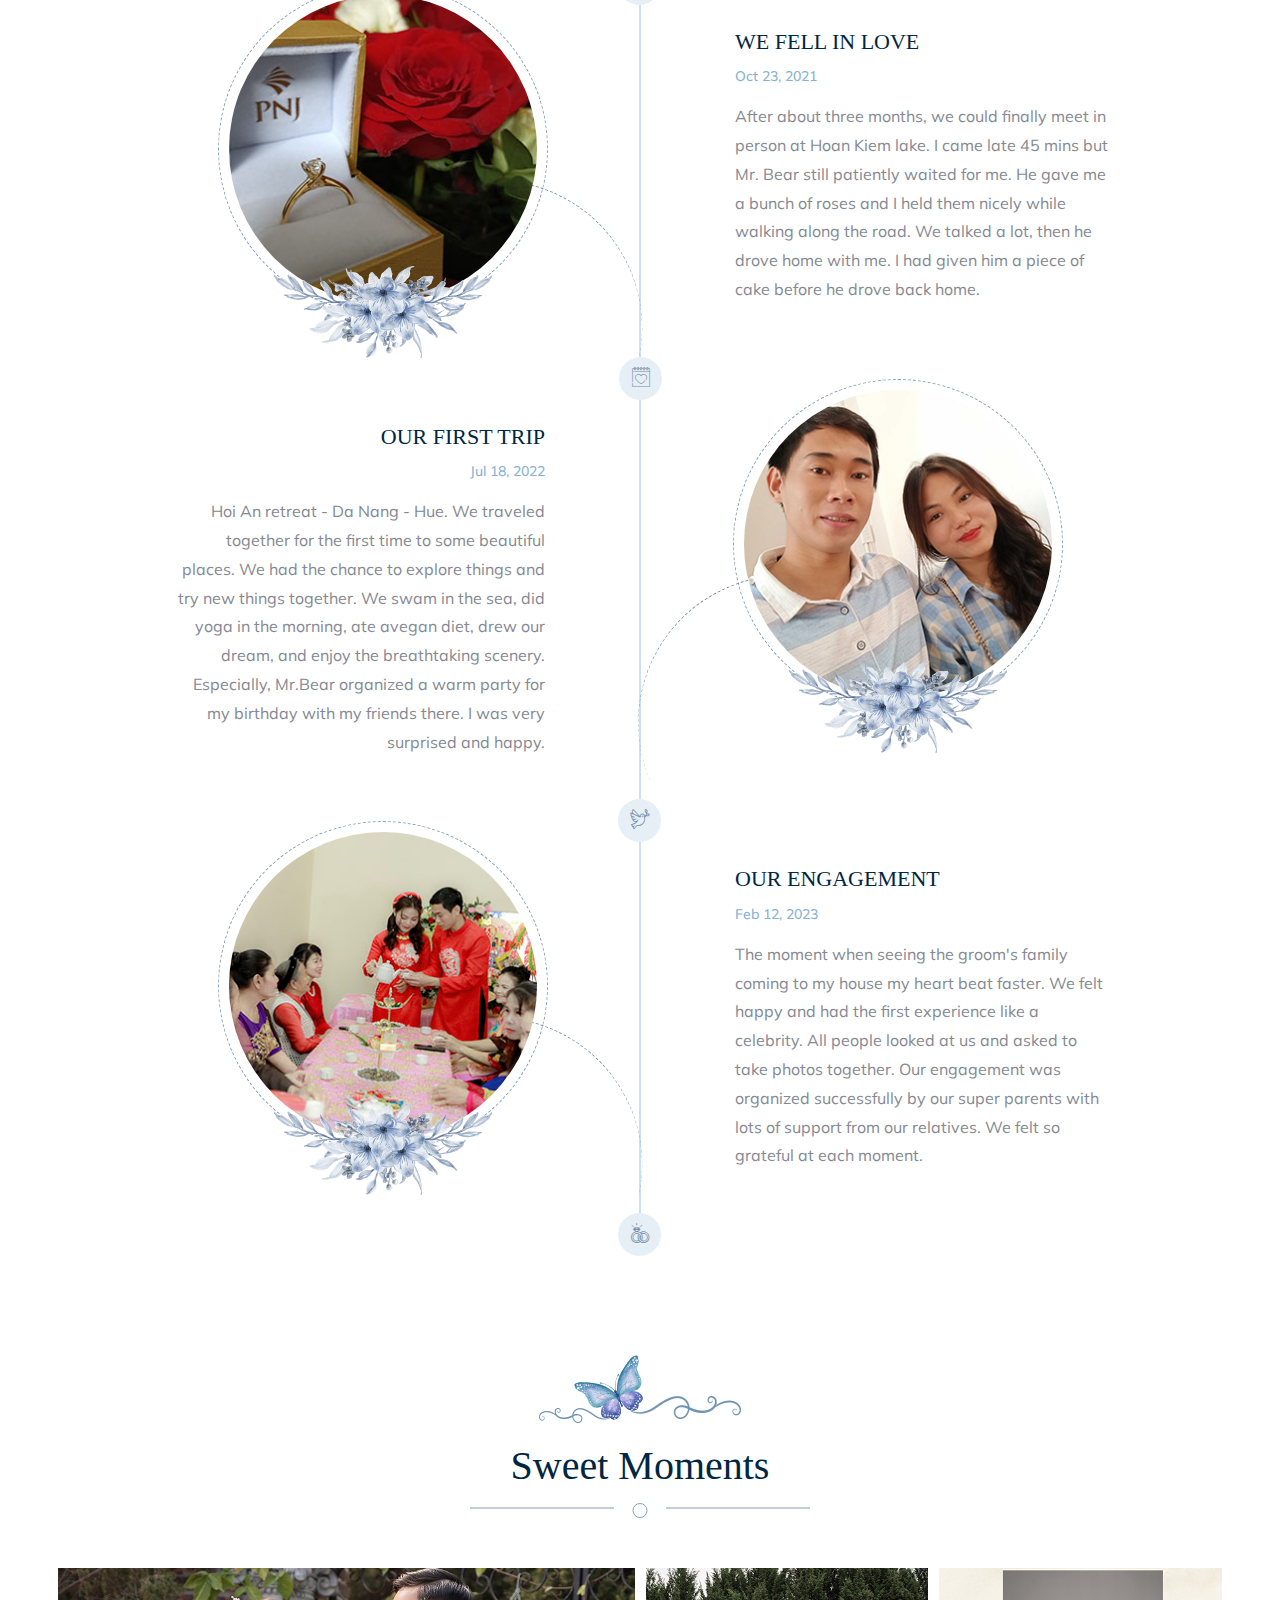
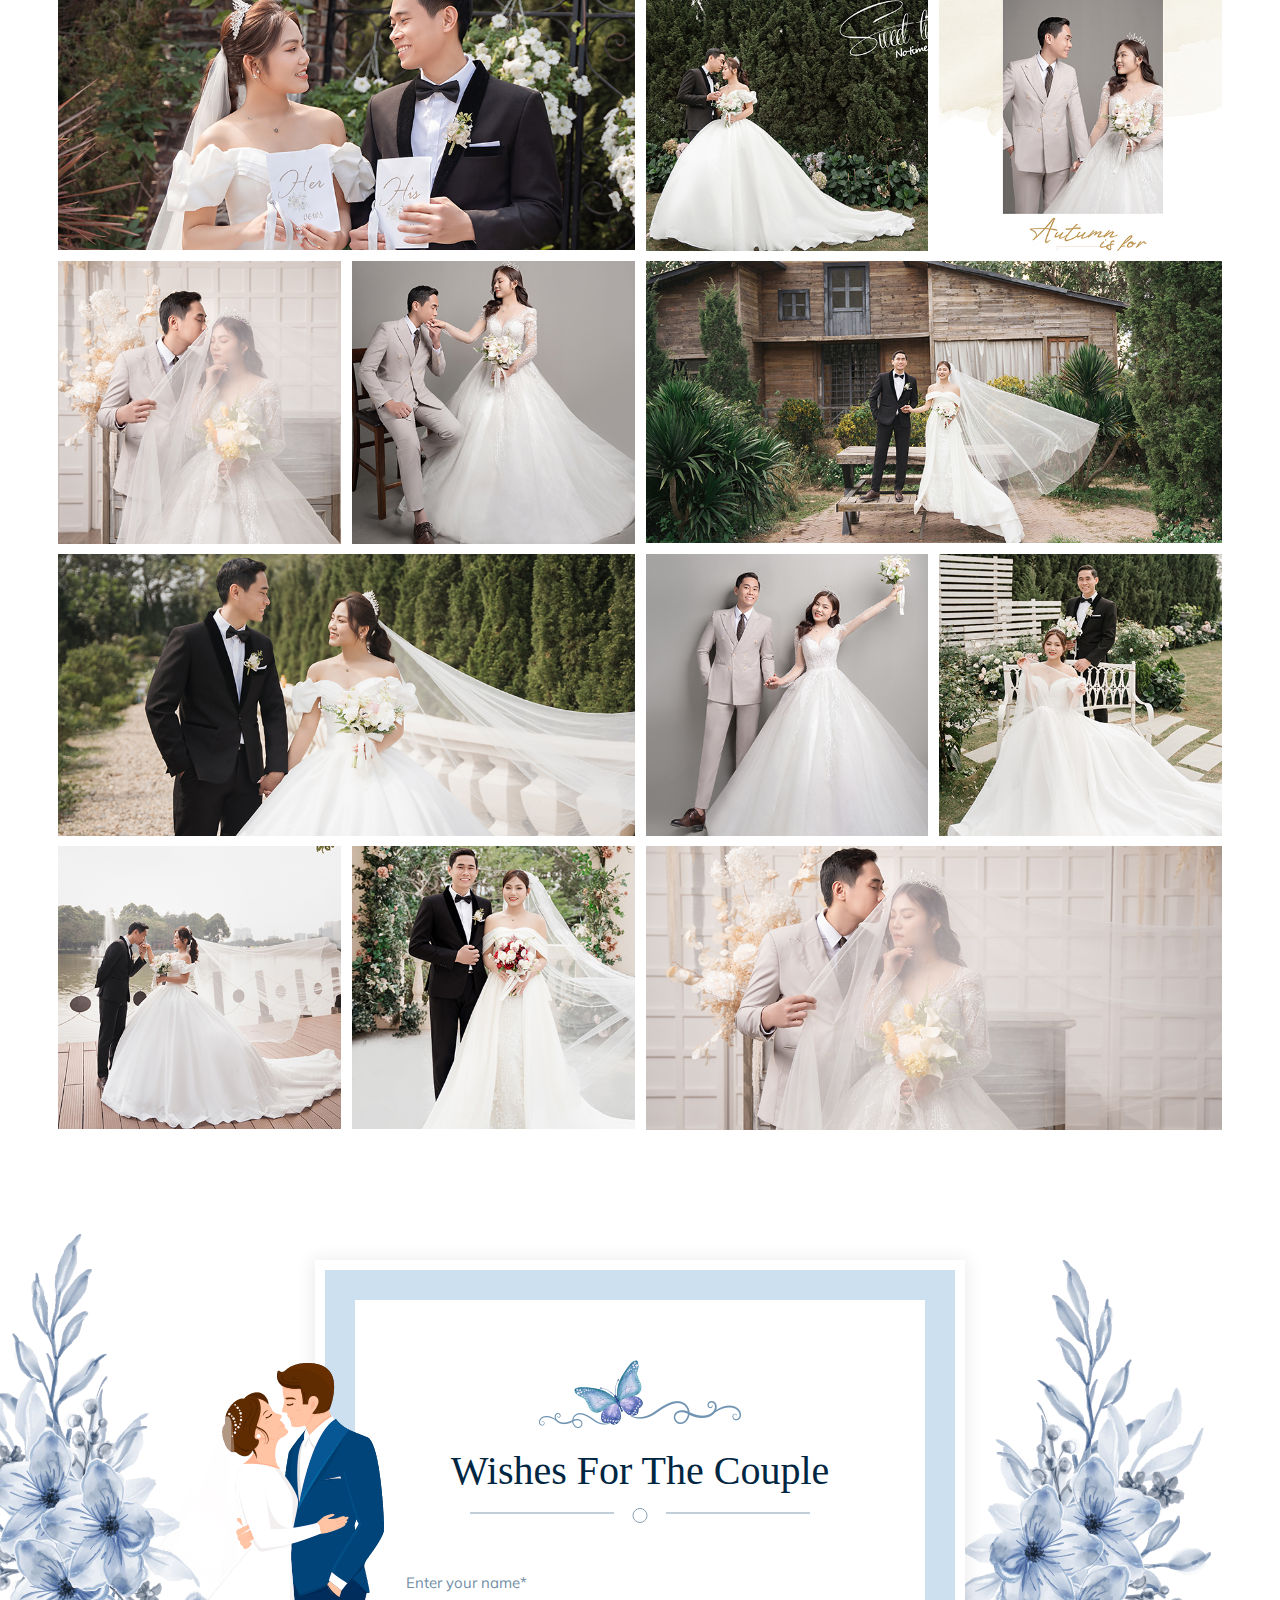
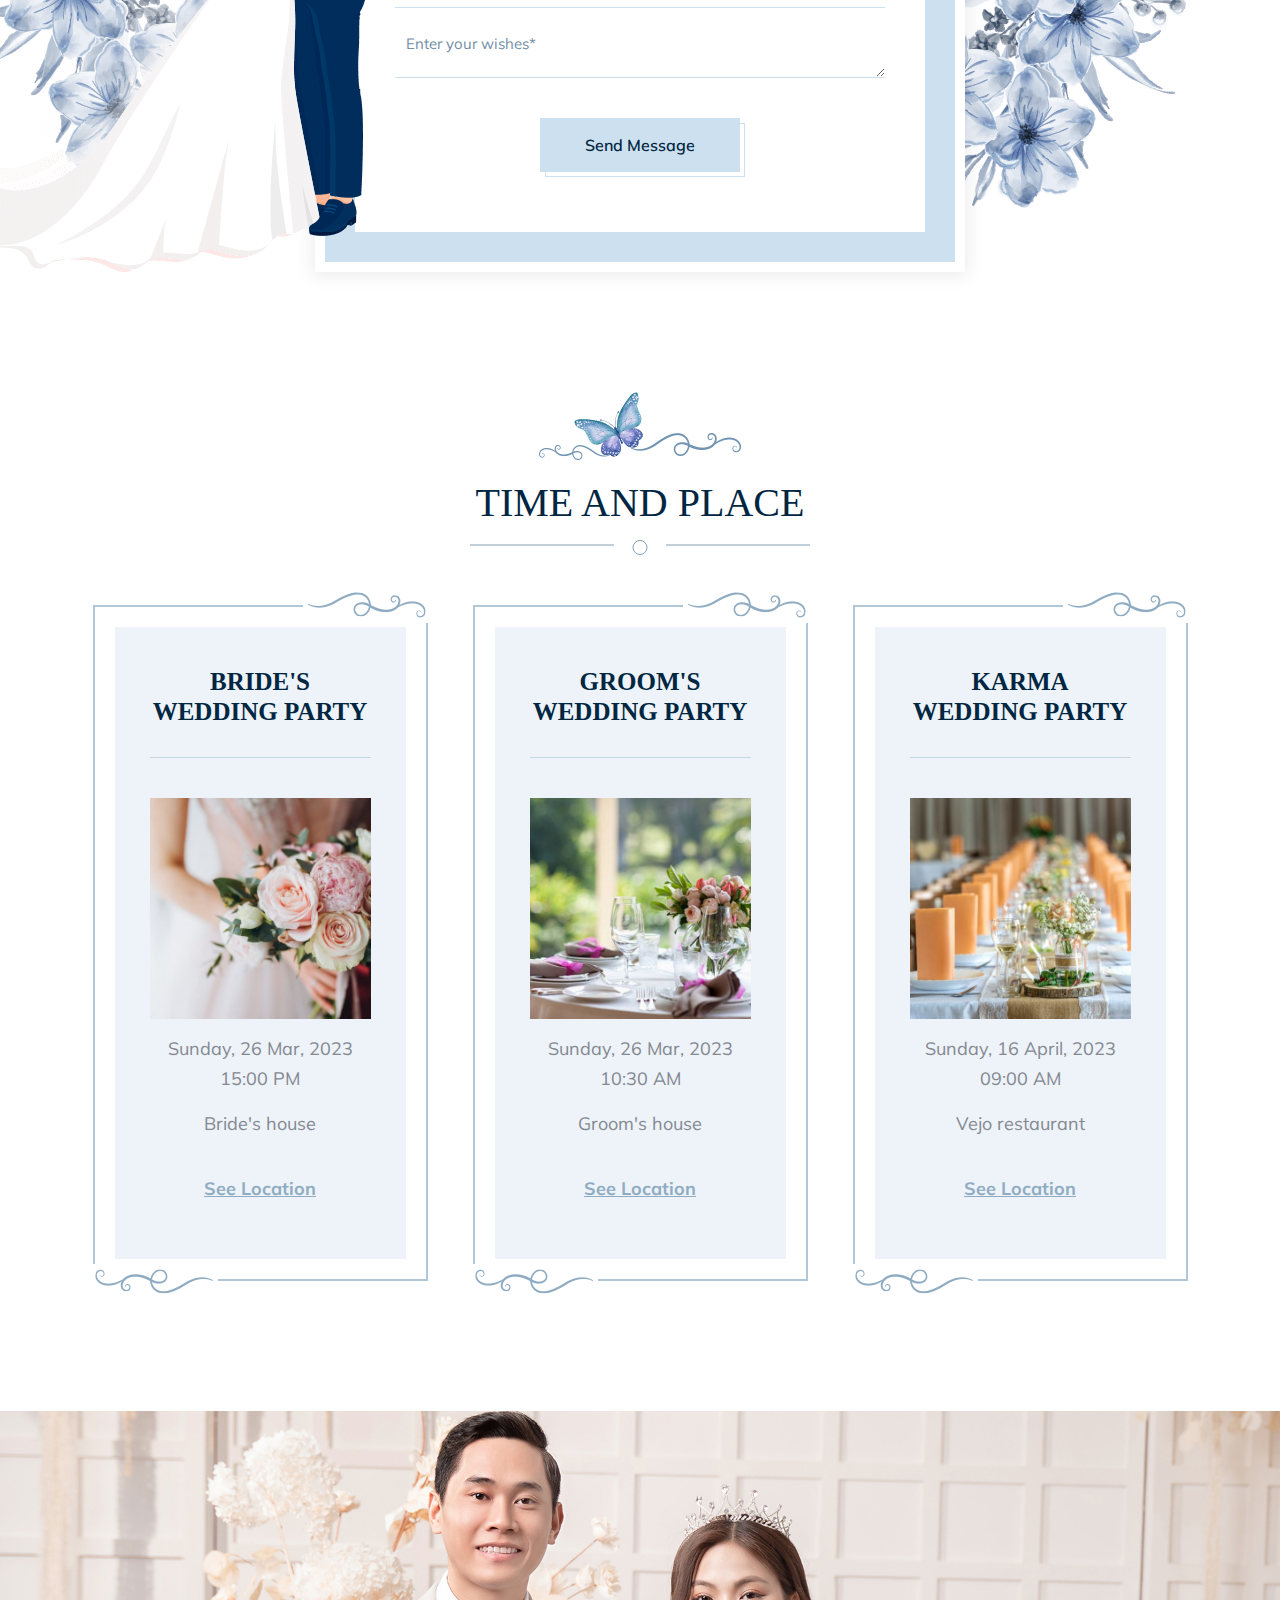
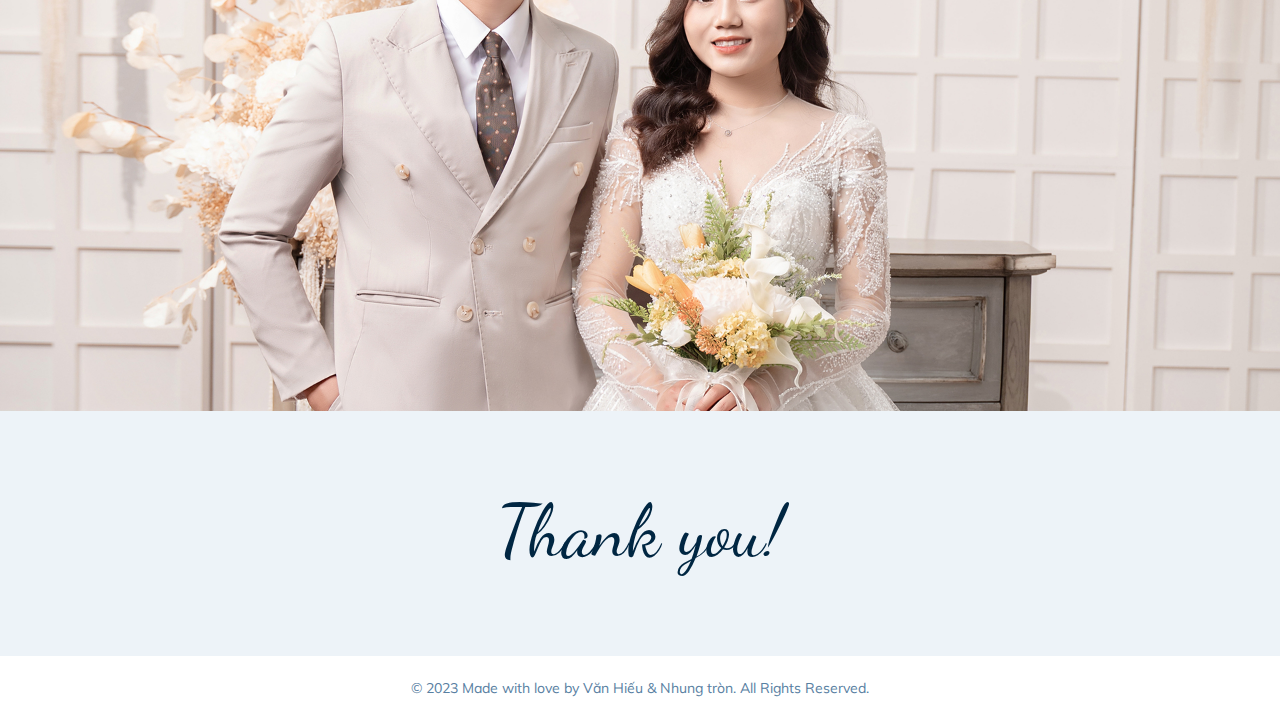
==== commit 82962e3c: "Bỏ giao diện trung thu cho web của chúng mình" ====
--- a/index.html
+++ b/index.html
@@ -33,17 +33,17 @@
         .fancybox-margin {
             margin-right: 14px;
         }
-		.trungthu-left{position:fixed;top:0;left:0;width:166px;z-index:9999}
-		.trungthu-right{position:fixed;top:0;right:0;width:166px;z-index:9999}
-		.trungthu-bottom{position:fixed;bottom:-8px;left:0;width:333px;z-index:9999}
-		@media(max-width:1024px){.trungthu-left,.trungthu-right,.trungthu-bottom{display:none!important}}
+		<!-- .trungthu-left{position:fixed;top:0;left:0;width:166px;z-index:9999} -->
+		<!-- .trungthu-right{position:fixed;top:0;right:0;width:166px;z-index:9999} -->
+		<!-- .trungthu-bottom{position:fixed;bottom:-8px;left:0;width:333px;z-index:9999} -->
+		<!-- @media(max-width:1024px){.trungthu-left,.trungthu-right,.trungthu-bottom{display:none!important}} -->
     </style>
 </head>
 
 <!-- Tết trung thu 29/09/2023 -->
-<a class="trungthu-left" href="https://nhunghieu.github.io"><img alt="Trang trí đón trung thu cho blog/website bằng hình ảnh cành hoa, mặt trăng, lồng đèn và rước đèn" src="./Loveme - Wedding &amp; Wedding Planner HTML5 Template_files/sources/tet_trung_thu/canh-hoa-long-den-trung-thu.png"/></a>
-<a class="trungthu-right" href="https://nhunghieu.github.io"><img alt="Trang trí đón trung thu cho blog/website bằng hình ảnh cành hoa, mặt trăng, lồng đèn và rước đèn" src="./Loveme - Wedding &amp; Wedding Planner HTML5 Template_files/sources/tet_trung_thu/mat-trang-long-den-trung-thu.png"/></a>
-<a class="trungthu-bottom" href="https://nhunghieu.github.io"><img alt="Trang trí đón trung thu cho blog/website bằng hình ảnh cành hoa, mặt trăng, lồng đèn và rước đèn" src="./Loveme - Wedding &amp; Wedding Planner HTML5 Template_files/sources/tet_trung_thu/ruoc-den-trung-thu.png"/></a>
+<!-- <a class="trungthu-left" href="https://nhunghieu.github.io"><img alt="Trang trí đón trung thu cho blog/website bằng hình ảnh cành hoa, mặt trăng, lồng đèn và rước đèn" src="./Loveme - Wedding &amp; Wedding Planner HTML5 Template_files/sources/tet_trung_thu/canh-hoa-long-den-trung-thu.png"/></a> -->
+<!-- <a class="trungthu-right" href="https://nhunghieu.github.io"><img alt="Trang trí đón trung thu cho blog/website bằng hình ảnh cành hoa, mặt trăng, lồng đèn và rước đèn" src="./Loveme - Wedding &amp; Wedding Planner HTML5 Template_files/sources/tet_trung_thu/mat-trang-long-den-trung-thu.png"/></a> -->
+<!-- <a class="trungthu-bottom" href="https://nhunghieu.github.io"><img alt="Trang trí đón trung thu cho blog/website bằng hình ảnh cành hoa, mặt trăng, lồng đèn và rước đèn" src="./Loveme - Wedding &amp; Wedding Planner HTML5 Template_files/sources/tet_trung_thu/ruoc-den-trung-thu.png"/></a> -->
 
 <body>
 
